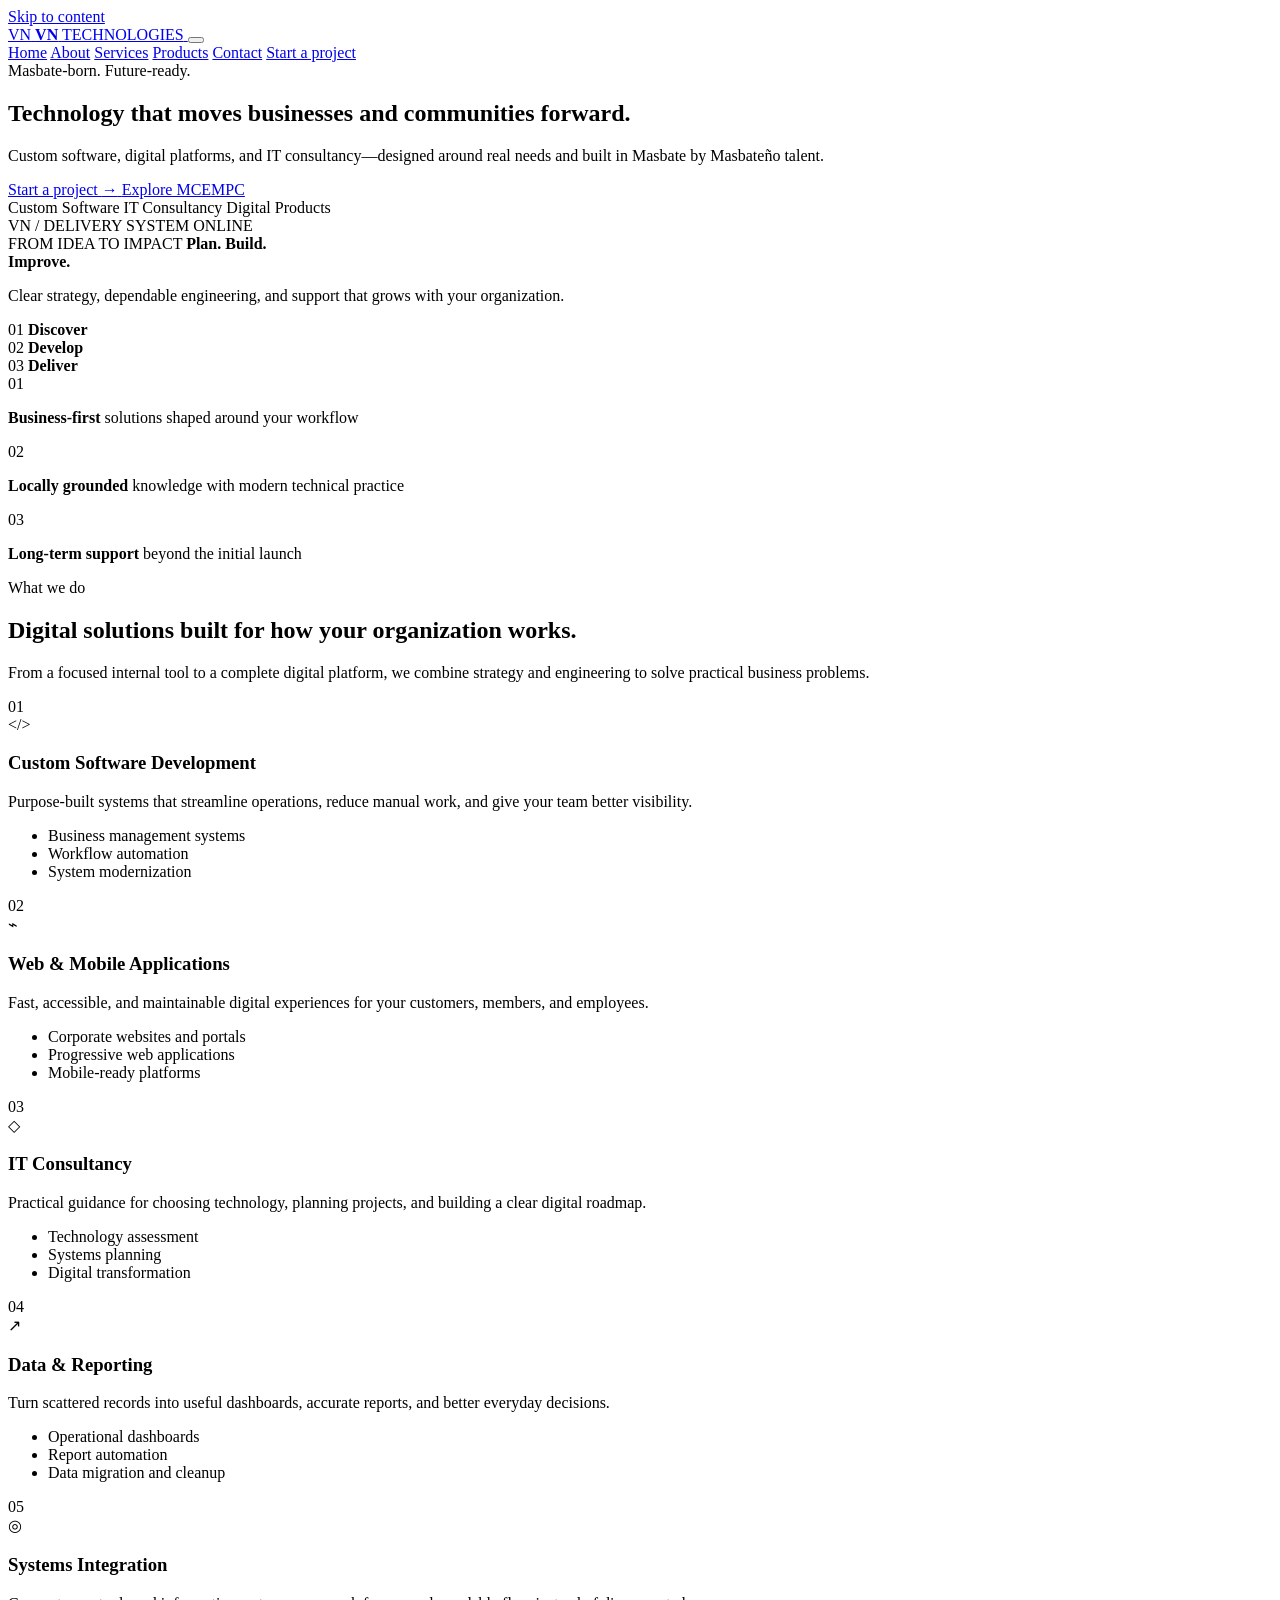
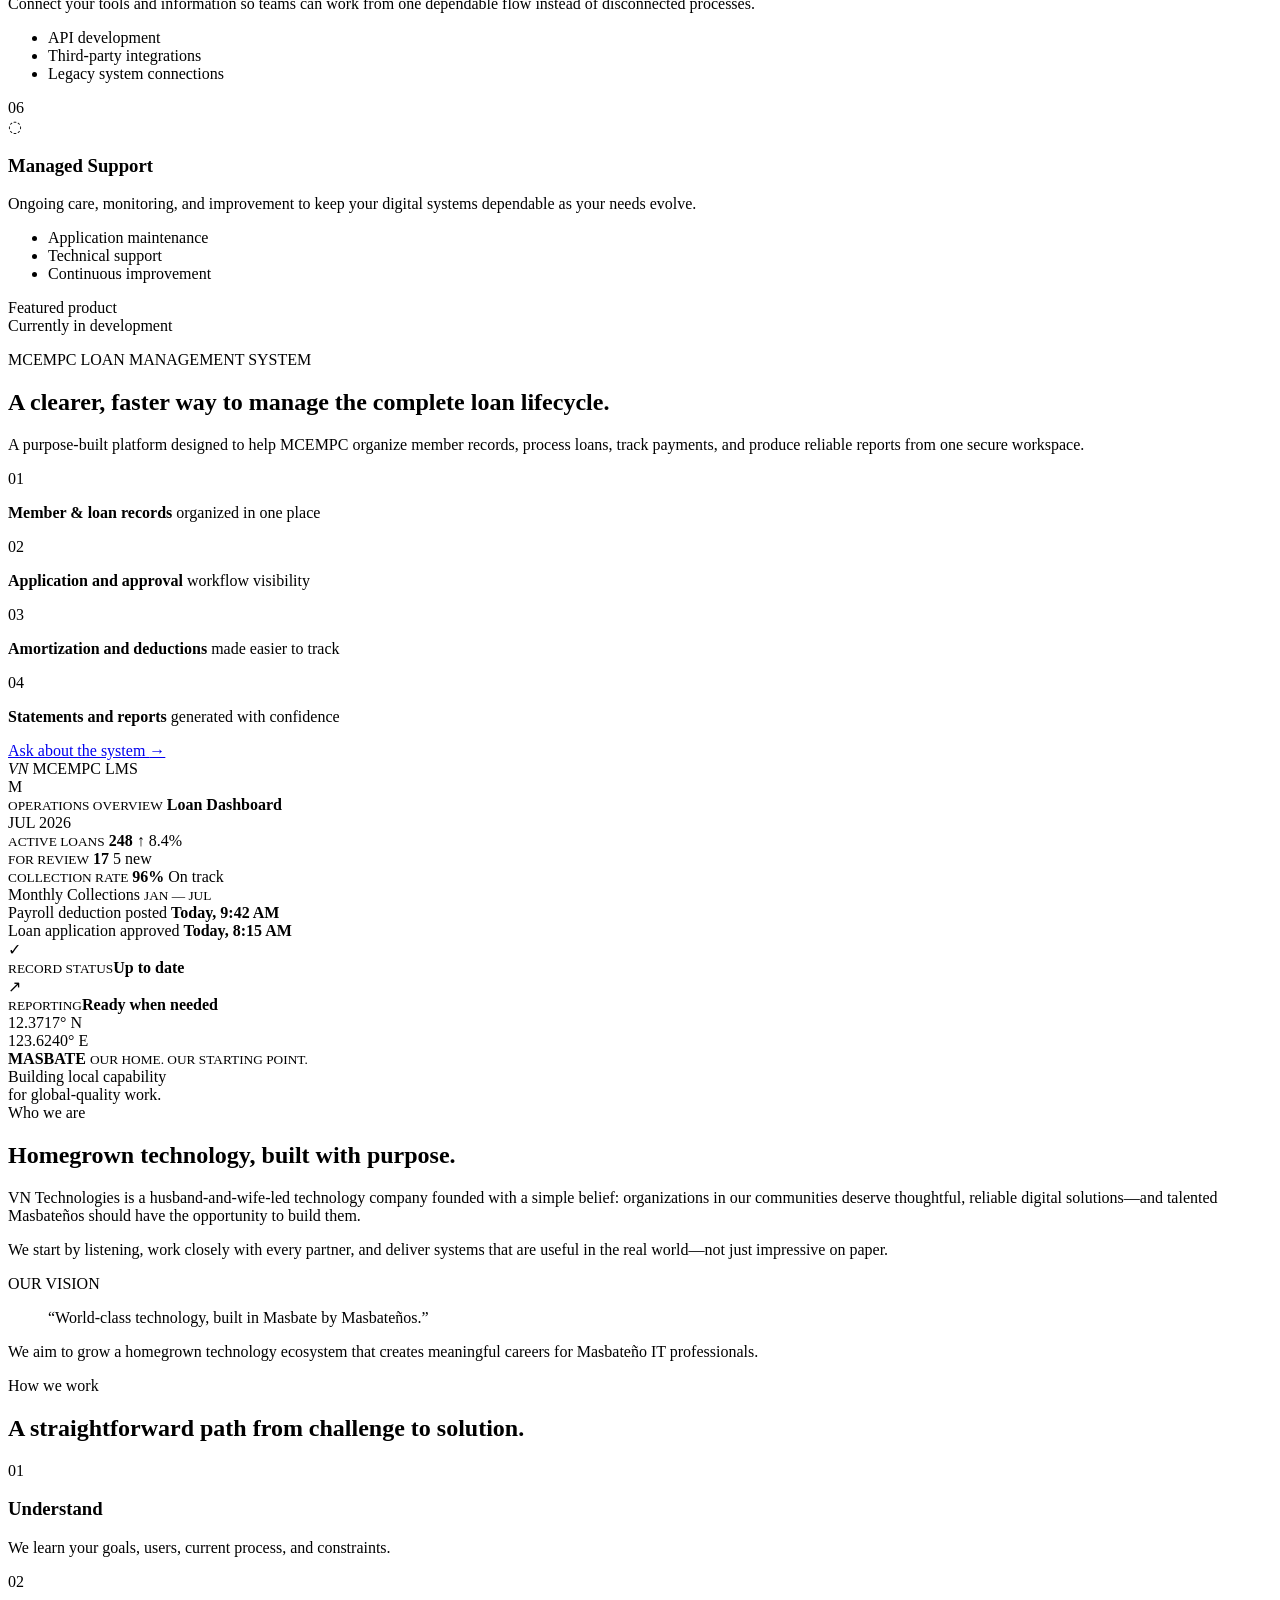
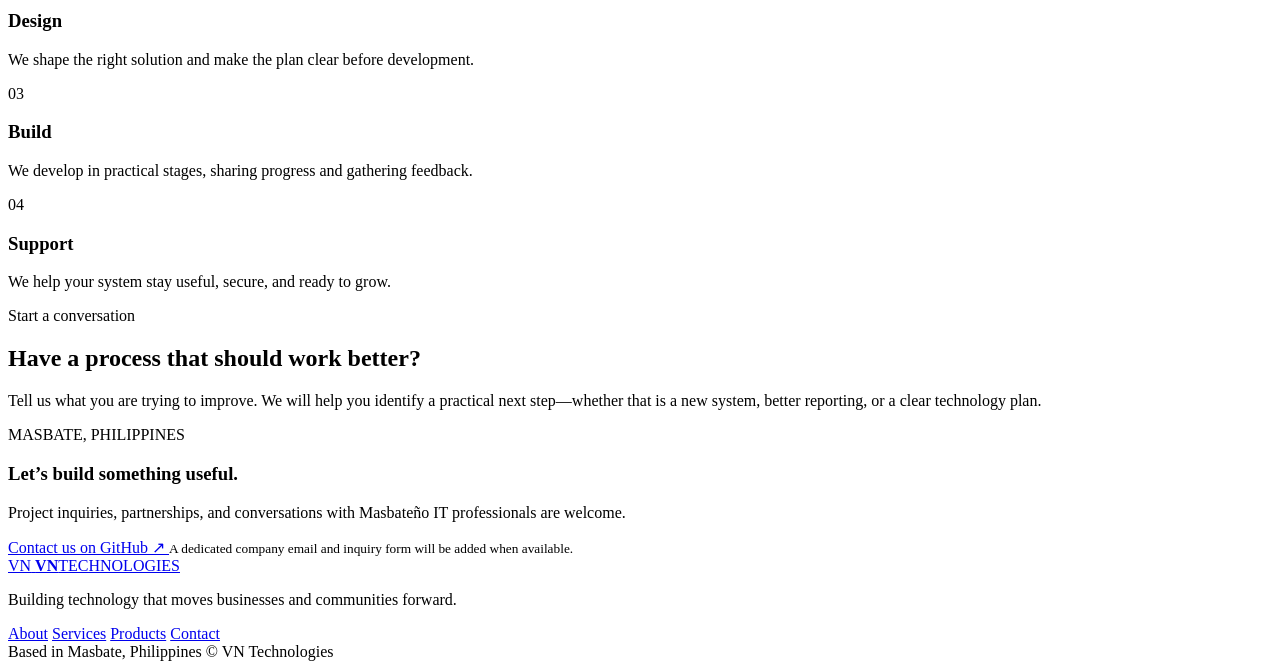
==== index.html @ c2e1197e "Add corporate website" ====
<!doctype html>
<html lang="en">
  <head>
    <meta charset="UTF-8" />
    <meta name="viewport" content="width=device-width, initial-scale=1.0" />
    <meta
      name="description"
      content="VN Technologies is a Masbate-based software development and IT consultancy company building practical digital solutions for businesses and communities."
    />
    <meta name="theme-color" content="#061326" />
    <meta property="og:title" content="VN Technologies" />
    <meta
      property="og:description"
      content="Technology that moves businesses and communities forward—built in Masbate."
    />
    <meta property="og:type" content="website" />
    <title>VN Technologies | Software Development & IT Consultancy</title>
    <link rel="preconnect" href="https://fonts.googleapis.com" />
    <link rel="preconnect" href="https://fonts.gstatic.com" crossorigin />
    <link
      href="https://fonts.googleapis.com/css2?family=Manrope:wght@400;500;600;700;800&display=swap"
      rel="stylesheet"
    />
    <link rel="stylesheet" href="styles.css" />
    <script src="script.js" defer></script>
  </head>
  <body>
    <a class="skip-link" href="#main-content">Skip to content</a>

    <header class="site-header" data-header>
      <div class="container header-inner">
        <a class="brand" href="#home" aria-label="VN Technologies home">
          <span class="brand-mark" aria-hidden="true">
            <span>VN</span>
          </span>
          <span class="brand-name">
            <strong>VN</strong>
            <span>TECHNOLOGIES</span>
          </span>
        </a>

        <button
          class="menu-toggle"
          type="button"
          aria-expanded="false"
          aria-controls="site-navigation"
          aria-label="Open navigation"
          data-menu-toggle
        >
          <span></span>
          <span></span>
          <span></span>
        </button>

        <nav id="site-navigation" class="site-nav" aria-label="Main navigation" data-nav>
          <a href="#home">Home</a>
          <a href="#about">About</a>
          <a href="#services">Services</a>
          <a href="#products">Products</a>
          <a href="#contact">Contact</a>
          <a class="nav-cta" href="#contact">Start a project</a>
        </nav>
      </div>
    </header>

    <main id="main-content">
      <section id="home" class="hero">
        <div class="hero-grid" aria-hidden="true"></div>
        <div class="network-art" aria-hidden="true">
          <span class="orbit orbit-one"></span>
          <span class="orbit orbit-two"></span>
          <span class="orbit orbit-three"></span>
          <span class="node node-one"></span>
          <span class="node node-two"></span>
          <span class="node node-three"></span>
          <span class="node node-four"></span>
          <span class="node node-five"></span>
          <span class="node node-six"></span>
          <span class="pulse pulse-one"></span>
          <span class="pulse pulse-two"></span>
        </div>

        <div class="container hero-content">
          <div class="hero-copy reveal">
            <div class="eyebrow">
              <span class="eyebrow-dot"></span>
              Masbate-born. Future-ready.
            </div>
            <h1>
              Technology that moves
              <span>businesses and communities forward.</span>
            </h1>
            <p>
              Custom software, digital platforms, and IT consultancy—designed
              around real needs and built in Masbate by Masbateño talent.
            </p>
            <div class="hero-actions">
              <a class="button button-primary" href="#contact">
                Start a project
                <span aria-hidden="true">→</span>
              </a>
              <a class="button button-secondary" href="#products">
                Explore MCEMPC
              </a>
            </div>
            <div class="hero-capabilities" aria-label="Core capabilities">
              <span>Custom Software</span>
              <span>IT Consultancy</span>
              <span>Digital Products</span>
            </div>
          </div>

          <div class="hero-panel reveal" aria-label="VN Technologies delivery overview">
            <div class="panel-topline">
              <span>VN / DELIVERY SYSTEM</span>
              <span class="status"><i></i> ONLINE</span>
            </div>
            <div class="panel-core">
              <span class="core-label">FROM IDEA TO IMPACT</span>
              <strong>Plan. Build.<br />Improve.</strong>
              <p>
                Clear strategy, dependable engineering, and support that grows
                with your organization.
              </p>
            </div>
            <div class="panel-flow">
              <div>
                <span>01</span>
                <strong>Discover</strong>
              </div>
              <i></i>
              <div>
                <span>02</span>
                <strong>Develop</strong>
              </div>
              <i></i>
              <div>
                <span>03</span>
                <strong>Deliver</strong>
              </div>
            </div>
          </div>
        </div>
      </section>

      <section class="proof-strip" aria-label="Company focus">
        <div class="container proof-grid">
          <div>
            <span class="proof-number">01</span>
            <p><strong>Business-first</strong> solutions shaped around your workflow</p>
          </div>
          <div>
            <span class="proof-number">02</span>
            <p><strong>Locally grounded</strong> knowledge with modern technical practice</p>
          </div>
          <div>
            <span class="proof-number">03</span>
            <p><strong>Long-term support</strong> beyond the initial launch</p>
          </div>
        </div>
      </section>

      <section id="services" class="section services-section">
        <div class="container">
          <div class="section-heading reveal">
            <div>
              <span class="section-kicker">What we do</span>
              <h2>Digital solutions built for how your organization works.</h2>
            </div>
            <p>
              From a focused internal tool to a complete digital platform, we
              combine strategy and engineering to solve practical business
              problems.
            </p>
          </div>

          <div class="service-grid">
            <article class="service-card featured reveal">
              <span class="service-index">01</span>
              <div class="service-icon" aria-hidden="true">
                <span class="icon-code">&lt;/&gt;</span>
              </div>
              <h3>Custom Software Development</h3>
              <p>
                Purpose-built systems that streamline operations, reduce manual
                work, and give your team better visibility.
              </p>
              <ul>
                <li>Business management systems</li>
                <li>Workflow automation</li>
                <li>System modernization</li>
              </ul>
            </article>

            <article class="service-card reveal">
              <span class="service-index">02</span>
              <div class="service-icon" aria-hidden="true">⌁</div>
              <h3>Web & Mobile Applications</h3>
              <p>
                Fast, accessible, and maintainable digital experiences for your
                customers, members, and employees.
              </p>
              <ul>
                <li>Corporate websites and portals</li>
                <li>Progressive web applications</li>
                <li>Mobile-ready platforms</li>
              </ul>
            </article>

            <article class="service-card reveal">
              <span class="service-index">03</span>
              <div class="service-icon" aria-hidden="true">◇</div>
              <h3>IT Consultancy</h3>
              <p>
                Practical guidance for choosing technology, planning projects,
                and building a clear digital roadmap.
              </p>
              <ul>
                <li>Technology assessment</li>
                <li>Systems planning</li>
                <li>Digital transformation</li>
              </ul>
            </article>

            <article class="service-card reveal">
              <span class="service-index">04</span>
              <div class="service-icon" aria-hidden="true">↗</div>
              <h3>Data & Reporting</h3>
              <p>
                Turn scattered records into useful dashboards, accurate
                reports, and better everyday decisions.
              </p>
              <ul>
                <li>Operational dashboards</li>
                <li>Report automation</li>
                <li>Data migration and cleanup</li>
              </ul>
            </article>

            <article class="service-card reveal">
              <span class="service-index">05</span>
              <div class="service-icon" aria-hidden="true">◎</div>
              <h3>Systems Integration</h3>
              <p>
                Connect your tools and information so teams can work from one
                dependable flow instead of disconnected processes.
              </p>
              <ul>
                <li>API development</li>
                <li>Third-party integrations</li>
                <li>Legacy system connections</li>
              </ul>
            </article>

            <article class="service-card reveal">
              <span class="service-index">06</span>
              <div class="service-icon" aria-hidden="true">◌</div>
              <h3>Managed Support</h3>
              <p>
                Ongoing care, monitoring, and improvement to keep your digital
                systems dependable as your needs evolve.
              </p>
              <ul>
                <li>Application maintenance</li>
                <li>Technical support</li>
                <li>Continuous improvement</li>
              </ul>
            </article>
          </div>
        </div>
      </section>

      <section id="products" class="section product-section">
        <div class="container product-grid">
          <div class="product-copy reveal">
            <span class="section-kicker">Featured product</span>
            <div class="product-status">
              <span></span>
              Currently in development
            </div>
            <p class="product-label">MCEMPC LOAN MANAGEMENT SYSTEM</p>
            <h2>A clearer, faster way to manage the complete loan lifecycle.</h2>
            <p class="product-intro">
              A purpose-built platform designed to help MCEMPC organize member
              records, process loans, track payments, and produce reliable
              reports from one secure workspace.
            </p>
            <div class="feature-list">
              <div>
                <span>01</span>
                <p><strong>Member & loan records</strong> organized in one place</p>
              </div>
              <div>
                <span>02</span>
                <p><strong>Application and approval</strong> workflow visibility</p>
              </div>
              <div>
                <span>03</span>
                <p><strong>Amortization and deductions</strong> made easier to track</p>
              </div>
              <div>
                <span>04</span>
                <p><strong>Statements and reports</strong> generated with confidence</p>
              </div>
            </div>
            <a class="text-link" href="#contact">
              Ask about the system <span aria-hidden="true">→</span>
            </a>
          </div>

          <div class="product-visual reveal" aria-label="Conceptual MCEMPC system dashboard">
            <div class="dashboard-window">
              <div class="window-bar">
                <span class="window-brand"><i>VN</i> MCEMPC LMS</span>
                <div class="window-actions" aria-hidden="true">
                  <span></span><span></span><span></span>
                </div>
              </div>
              <div class="dashboard-body">
                <aside aria-hidden="true">
                  <span class="side-logo">M</span>
                  <i class="active"></i><i></i><i></i><i></i><i></i>
                </aside>
                <div class="dashboard-main">
                  <div class="dash-heading">
                    <div>
                      <small>OPERATIONS OVERVIEW</small>
                      <strong>Loan Dashboard</strong>
                    </div>
                    <span>JUL 2026</span>
                  </div>
                  <div class="metric-row">
                    <div>
                      <small>ACTIVE LOANS</small>
                      <strong>248</strong>
                      <span>↑ 8.4%</span>
                    </div>
                    <div>
                      <small>FOR REVIEW</small>
                      <strong>17</strong>
                      <span>5 new</span>
                    </div>
                    <div>
                      <small>COLLECTION RATE</small>
                      <strong>96%</strong>
                      <span>On track</span>
                    </div>
                  </div>
                  <div class="chart-card">
                    <div class="chart-title">
                      <span>Monthly Collections</span>
                      <small>JAN — JUL</small>
                    </div>
                    <div class="chart" aria-hidden="true">
                      <span style="--height: 34%"></span>
                      <span style="--height: 47%"></span>
                      <span style="--height: 41%"></span>
                      <span style="--height: 65%"></span>
                      <span style="--height: 59%"></span>
                      <span style="--height: 78%"></span>
                      <span class="current" style="--height: 91%"></span>
                    </div>
                  </div>
                  <div class="activity-row">
                    <span><i></i> Payroll deduction posted</span>
                    <strong>Today, 9:42 AM</strong>
                  </div>
                  <div class="activity-row">
                    <span><i></i> Loan application approved</span>
                    <strong>Today, 8:15 AM</strong>
                  </div>
                </div>
              </div>
            </div>
            <div class="visual-tag tag-one">
              <span>✓</span>
              <div><small>RECORD STATUS</small><strong>Up to date</strong></div>
            </div>
            <div class="visual-tag tag-two">
              <span>↗</span>
              <div><small>REPORTING</small><strong>Ready when needed</strong></div>
            </div>
          </div>
        </div>
      </section>

      <section id="about" class="section about-section">
        <div class="container about-grid">
          <div class="about-visual reveal">
            <div class="map-card">
              <div class="map-grid" aria-hidden="true"></div>
              <span class="map-coordinate">12.3717° N<br />123.6240° E</span>
              <div class="map-center">
                <span class="map-pulse"></span>
                <strong>MASBATE</strong>
                <small>OUR HOME. OUR STARTING POINT.</small>
              </div>
              <span class="map-caption">Building local capability<br />for global-quality work.</span>
            </div>
          </div>

          <div class="about-copy reveal">
            <span class="section-kicker">Who we are</span>
            <h2>Homegrown technology, built with purpose.</h2>
            <p>
              VN Technologies is a husband-and-wife-led technology company
              founded with a simple belief: organizations in our communities
              deserve thoughtful, reliable digital solutions—and talented
              Masbateños should have the opportunity to build them.
            </p>
            <p>
              We start by listening, work closely with every partner, and
              deliver systems that are useful in the real world—not just
              impressive on paper.
            </p>
            <div class="vision-card">
              <span>OUR VISION</span>
              <blockquote>
                “World-class technology, built in Masbate by Masbateños.”
              </blockquote>
              <p>
                We aim to grow a homegrown technology ecosystem that creates
                meaningful careers for Masbateño IT professionals.
              </p>
            </div>
          </div>
        </div>
      </section>

      <section class="section process-section">
        <div class="container">
          <div class="section-heading compact reveal">
            <div>
              <span class="section-kicker">How we work</span>
              <h2>A straightforward path from challenge to solution.</h2>
            </div>
          </div>
          <div class="process-grid">
            <article class="reveal">
              <span>01</span>
              <h3>Understand</h3>
              <p>We learn your goals, users, current process, and constraints.</p>
            </article>
            <article class="reveal">
              <span>02</span>
              <h3>Design</h3>
              <p>We shape the right solution and make the plan clear before development.</p>
            </article>
            <article class="reveal">
              <span>03</span>
              <h3>Build</h3>
              <p>We develop in practical stages, sharing progress and gathering feedback.</p>
            </article>
            <article class="reveal">
              <span>04</span>
              <h3>Support</h3>
              <p>We help your system stay useful, secure, and ready to grow.</p>
            </article>
          </div>
        </div>
      </section>

      <section id="contact" class="contact-section">
        <div class="contact-glow" aria-hidden="true"></div>
        <div class="container contact-inner reveal">
          <div>
            <span class="section-kicker">Start a conversation</span>
            <h2>Have a process that should work better?</h2>
            <p>
              Tell us what you are trying to improve. We will help you identify
              a practical next step—whether that is a new system, better
              reporting, or a clear technology plan.
            </p>
          </div>
          <div class="contact-card">
            <span class="contact-location">MASBATE, PHILIPPINES</span>
            <h3>Let’s build something useful.</h3>
            <p>
              Project inquiries, partnerships, and conversations with
              Masbateño IT professionals are welcome.
            </p>
            <a
              class="button button-primary"
              href="https://github.com/azrenkira"
              target="_blank"
              rel="noreferrer"
            >
              Contact us on GitHub
              <span aria-hidden="true">↗</span>
            </a>
            <small>
              A dedicated company email and inquiry form will be added when
              available.
            </small>
          </div>
        </div>
      </section>
    </main>

    <footer>
      <div class="container footer-grid">
        <div>
          <a class="brand footer-brand" href="#home" aria-label="VN Technologies home">
            <span class="brand-mark" aria-hidden="true"><span>VN</span></span>
            <span class="brand-name"><strong>VN</strong><span>TECHNOLOGIES</span></span>
          </a>
          <p>Building technology that moves businesses and communities forward.</p>
        </div>
        <div class="footer-links">
          <a href="#about">About</a>
          <a href="#services">Services</a>
          <a href="#products">Products</a>
          <a href="#contact">Contact</a>
        </div>
        <div class="footer-meta">
          <span>Based in Masbate, Philippines</span>
          <span>© <span data-year></span> VN Technologies</span>
        </div>
      </div>
    </footer>
  </body>
</html>
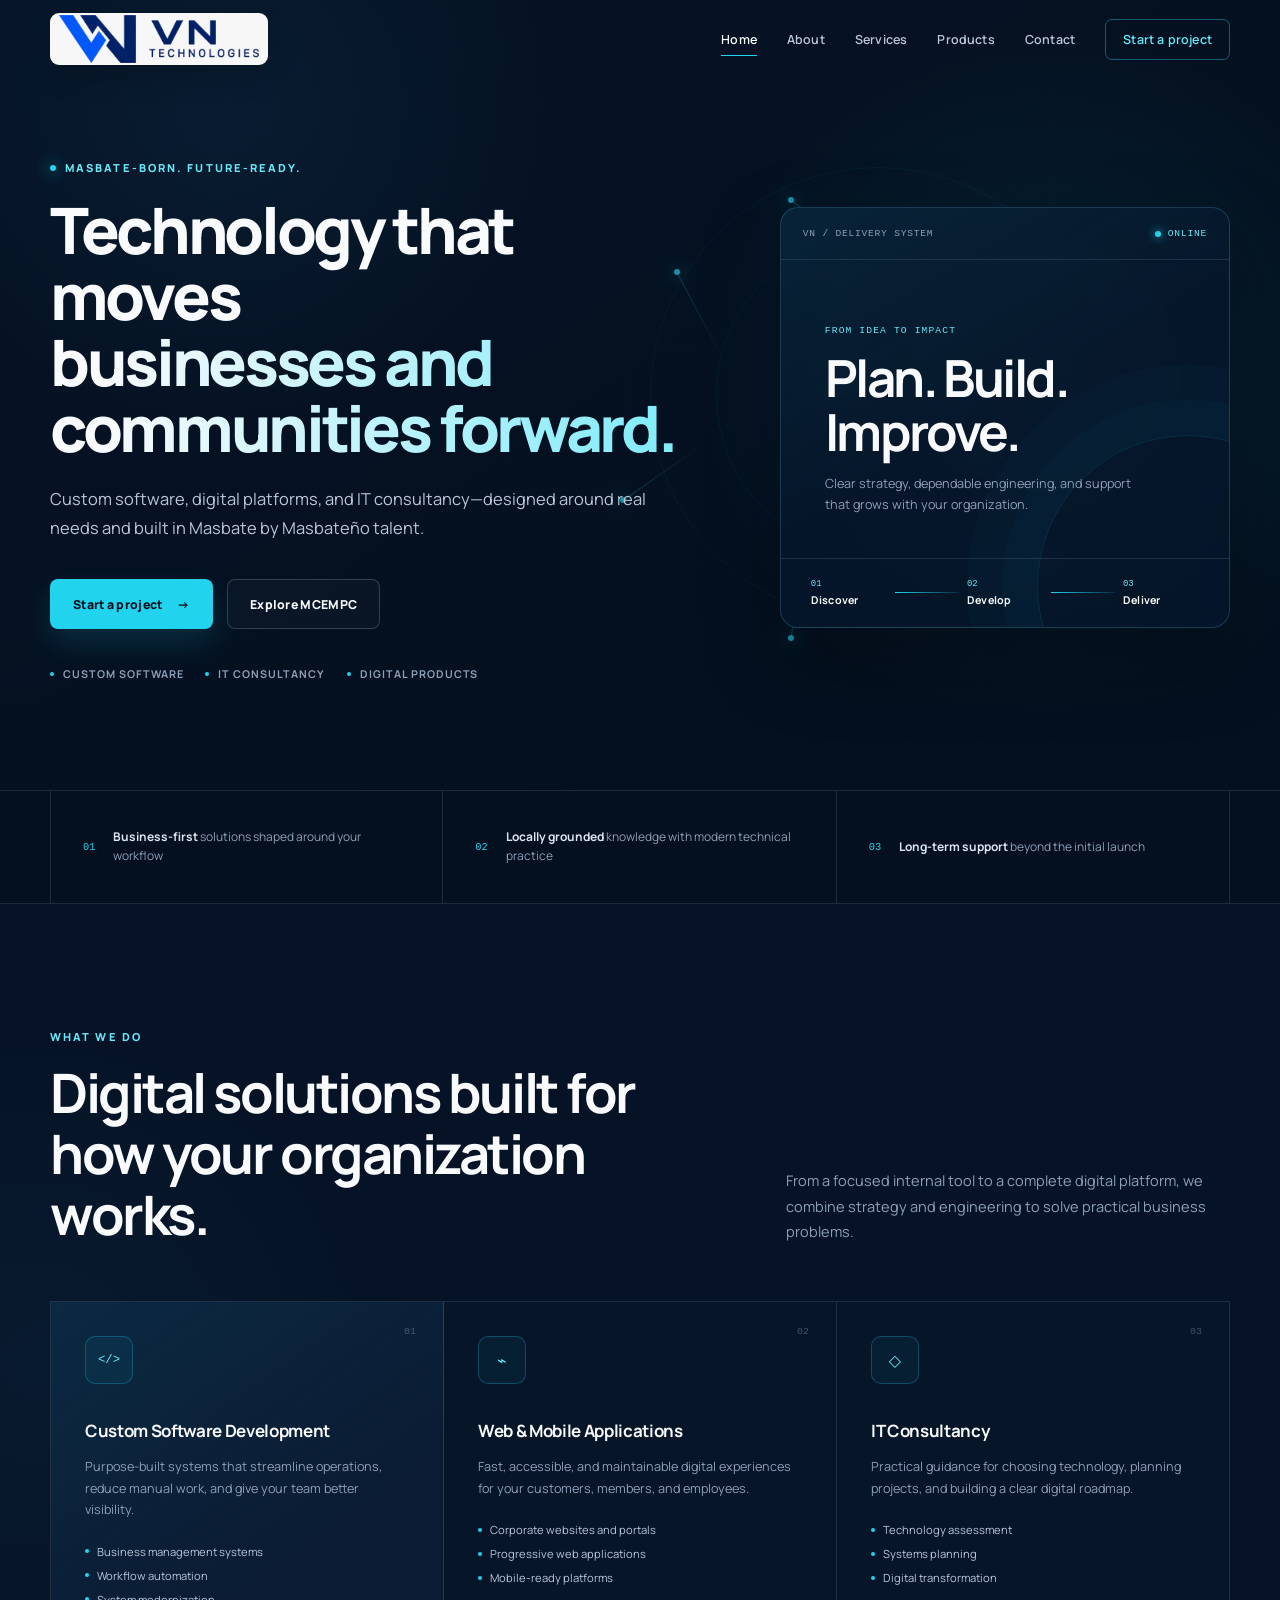
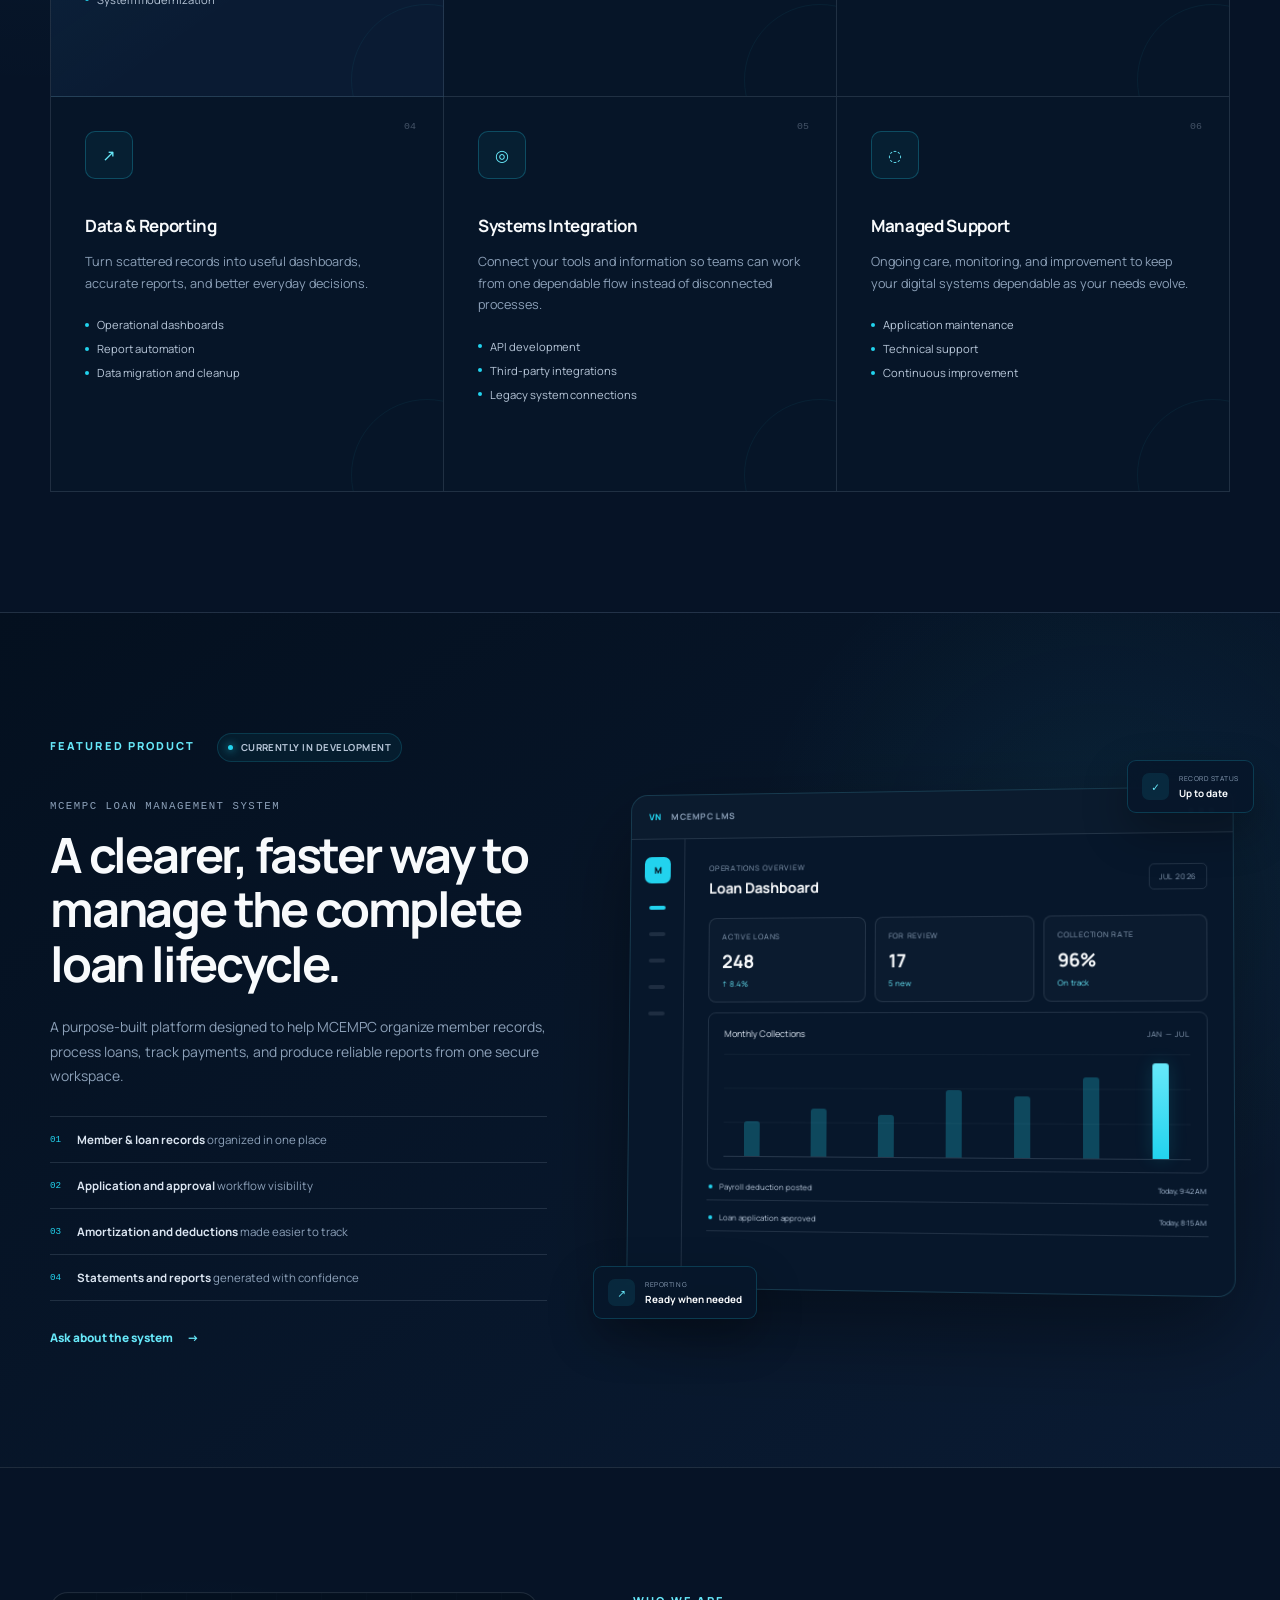
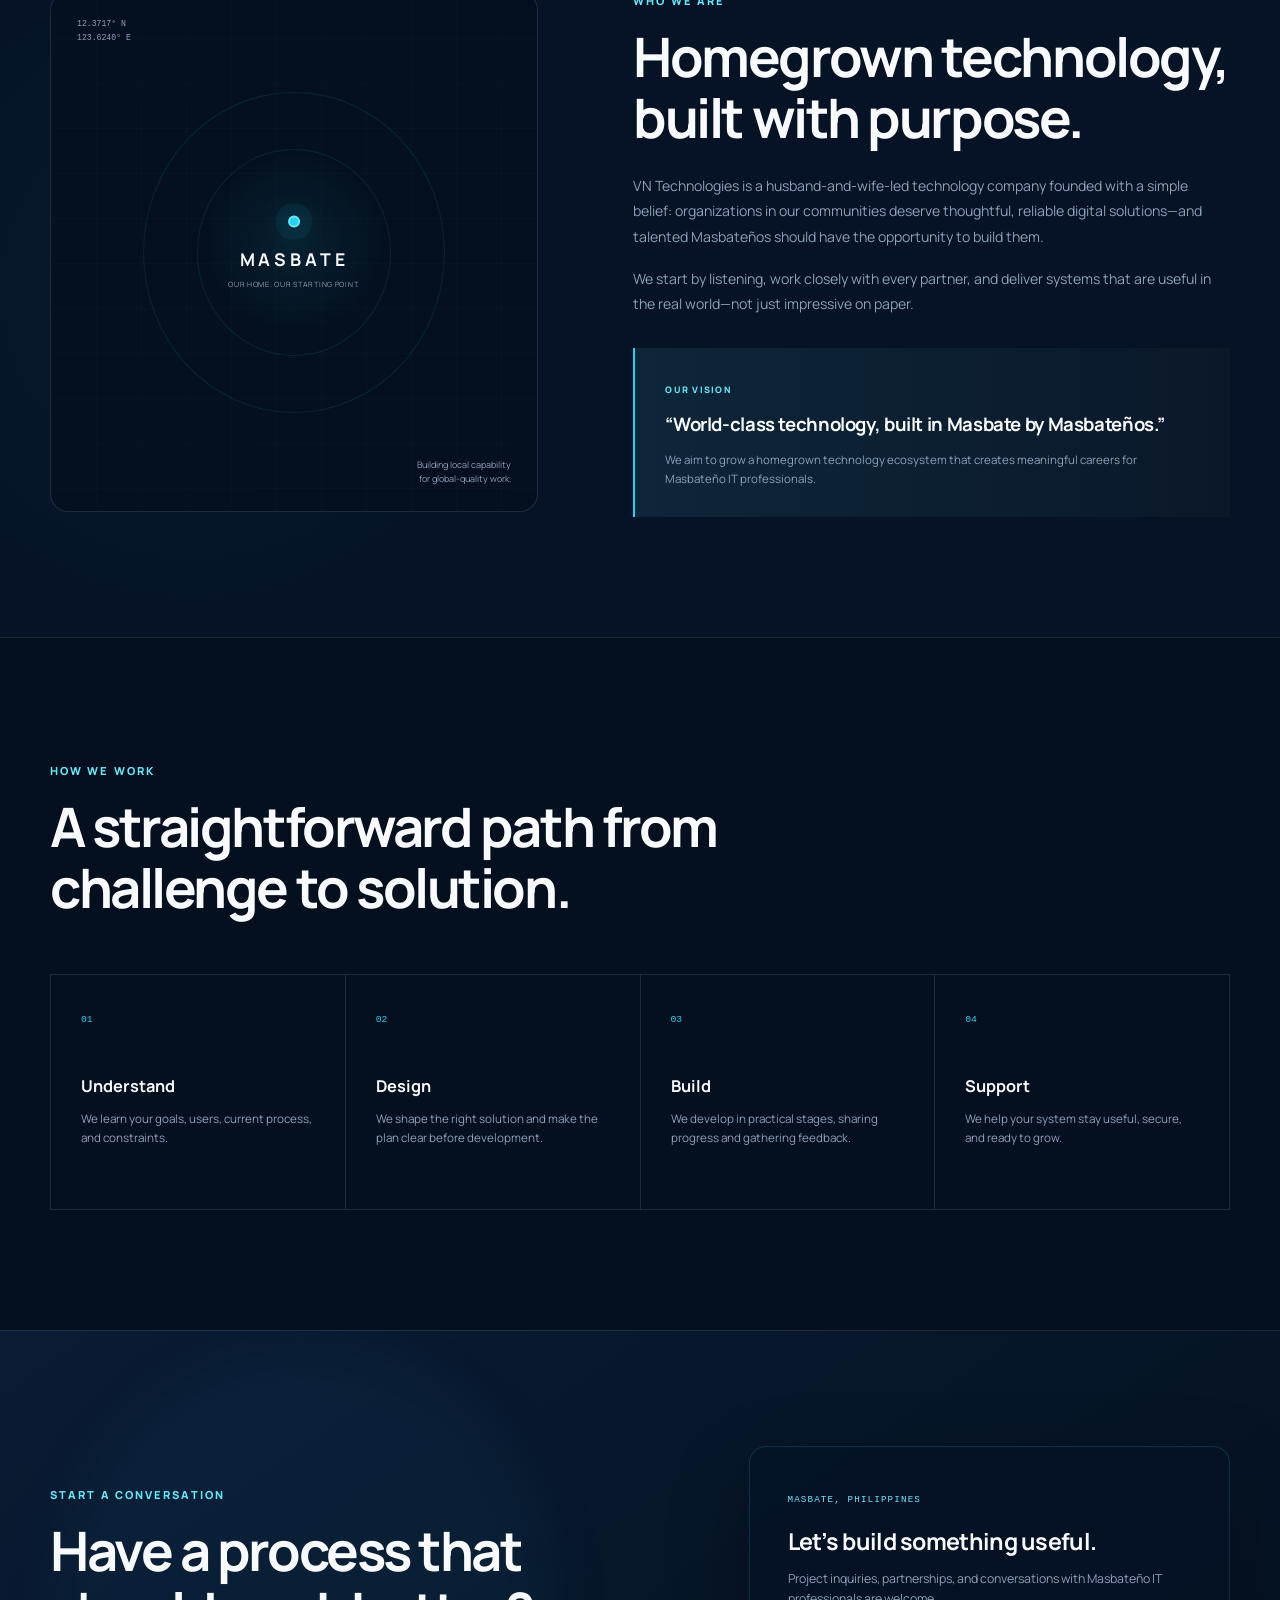
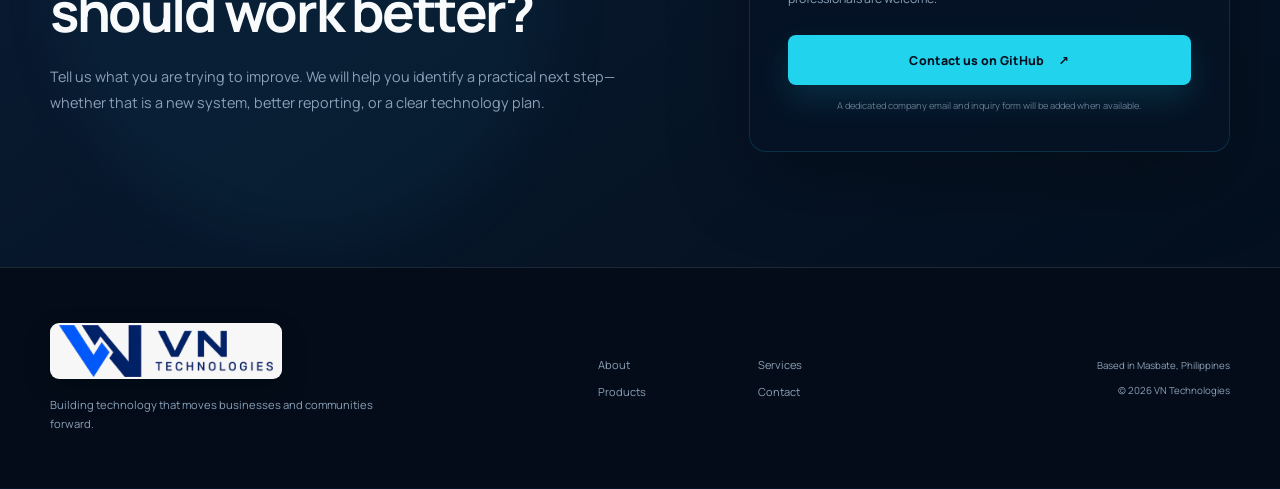
==== commit 9d40fcff: "Use official VN Technologies logo" ====
--- a/index.html
+++ b/index.html
@@ -30,13 +30,7 @@
     <header class="site-header" data-header>
       <div class="container header-inner">
         <a class="brand" href="#home" aria-label="VN Technologies home">
-          <span class="brand-mark" aria-hidden="true">
-            <span>VN</span>
-          </span>
-          <span class="brand-name">
-            <strong>VN</strong>
-            <span>TECHNOLOGIES</span>
-          </span>
+          <span class="brand-logo" aria-hidden="true"></span>
         </a>
 
         <button
@@ -501,8 +495,7 @@
       <div class="container footer-grid">
         <div>
           <a class="brand footer-brand" href="#home" aria-label="VN Technologies home">
-            <span class="brand-mark" aria-hidden="true"><span>VN</span></span>
-            <span class="brand-name"><strong>VN</strong><span>TECHNOLOGIES</span></span>
+            <span class="brand-logo" aria-hidden="true"></span>
           </a>
           <p>Building technology that moves businesses and communities forward.</p>
         </div>
--- a/styles.css
+++ b/styles.css
@@ -0,0 +1,1964 @@
+:root {
+  --navy-950: #04101f;
+  --navy-900: #061326;
+  --navy-850: #08182d;
+  --navy-800: #0a1b33;
+  --navy-700: #0e2340;
+  --cyan-400: #22d3ee;
+  --cyan-300: #67e8f9;
+  --blue-400: #38bdf8;
+  --white: #f8fafc;
+  --slate-200: #dbe5f1;
+  --slate-300: #b8c7d9;
+  --slate-400: #8ca0b8;
+  --line: rgba(169, 184, 204, 0.16);
+  --card: rgba(10, 27, 51, 0.8);
+  --shadow: 0 30px 80px rgba(0, 0, 0, 0.28);
+  --radius-sm: 8px;
+  --radius-md: 16px;
+  --radius-lg: 24px;
+  --container: 1180px;
+}
+
+* {
+  box-sizing: border-box;
+}
+
+html {
+  scroll-behavior: smooth;
+  scroll-padding-top: 86px;
+}
+
+body {
+  margin: 0;
+  overflow-x: hidden;
+  background: var(--navy-900);
+  color: var(--white);
+  font-family: "Manrope", system-ui, -apple-system, BlinkMacSystemFont, "Segoe UI",
+    sans-serif;
+  -webkit-font-smoothing: antialiased;
+}
+
+a {
+  color: inherit;
+  text-decoration: none;
+}
+
+button,
+a {
+  -webkit-tap-highlight-color: transparent;
+}
+
+.container {
+  width: min(calc(100% - 48px), var(--container));
+  margin-inline: auto;
+}
+
+.skip-link {
+  position: fixed;
+  z-index: 1000;
+  top: 12px;
+  left: 12px;
+  padding: 10px 14px;
+  transform: translateY(-160%);
+  border-radius: 6px;
+  background: var(--cyan-400);
+  color: var(--navy-950);
+  font-size: 0.84rem;
+  font-weight: 800;
+  transition: transform 0.2s ease;
+}
+
+.skip-link:focus {
+  transform: translateY(0);
+}
+
+.site-header {
+  position: fixed;
+  z-index: 100;
+  top: 0;
+  width: 100%;
+  border-bottom: 1px solid transparent;
+  transition:
+    background 0.25s ease,
+    border-color 0.25s ease,
+    box-shadow 0.25s ease;
+}
+
+.site-header.scrolled {
+  border-color: var(--line);
+  background: rgba(4, 16, 31, 0.9);
+  box-shadow: 0 10px 35px rgba(0, 0, 0, 0.16);
+  backdrop-filter: blur(16px);
+}
+
+.header-inner {
+  display: flex;
+  min-height: 78px;
+  align-items: center;
+  justify-content: space-between;
+}
+
+.brand {
+  display: inline-flex;
+  align-items: center;
+  gap: 11px;
+}
+
+.brand-mark {
+  display: grid;
+  width: 40px;
+  height: 40px;
+  place-items: center;
+  border: 1px solid rgba(34, 211, 238, 0.7);
+  border-radius: 9px;
+  background:
+    linear-gradient(135deg, rgba(34, 211, 238, 0.13), transparent 62%),
+    var(--navy-800);
+  box-shadow:
+    inset 0 0 0 3px rgba(6, 19, 38, 0.85),
+    0 0 26px rgba(34, 211, 238, 0.08);
+}
+
+.brand-mark span {
+  color: var(--cyan-400);
+  font-size: 0.75rem;
+  font-weight: 800;
+  letter-spacing: -0.04em;
+}
+
+.brand-name {
+  display: flex;
+  flex-direction: column;
+  line-height: 1;
+}
+
+.brand-name strong {
+  color: var(--white);
+  font-size: 1rem;
+  letter-spacing: 0.14em;
+}
+
+.brand-name > span {
+  margin-top: 5px;
+  color: var(--slate-400);
+  font-size: 0.52rem;
+  font-weight: 700;
+  letter-spacing: 0.24em;
+}
+
+.site-nav {
+  display: flex;
+  align-items: center;
+  gap: 30px;
+}
+
+.site-nav a {
+  position: relative;
+  color: var(--slate-300);
+  font-size: 0.78rem;
+  font-weight: 600;
+  letter-spacing: 0.015em;
+  transition: color 0.2s ease;
+}
+
+.site-nav a:not(.nav-cta)::after {
+  position: absolute;
+  right: 0;
+  bottom: -8px;
+  left: 0;
+  height: 1px;
+  transform: scaleX(0);
+  background: var(--cyan-400);
+  content: "";
+  transition: transform 0.2s ease;
+}
+
+.site-nav a:hover,
+.site-nav a:focus-visible,
+.site-nav a.active {
+  color: var(--white);
+}
+
+.site-nav a:hover::after,
+.site-nav a:focus-visible::after,
+.site-nav a.active::after {
+  transform: scaleX(1);
+}
+
+.site-nav .nav-cta {
+  padding: 11px 17px;
+  border: 1px solid rgba(34, 211, 238, 0.4);
+  border-radius: 7px;
+  color: var(--cyan-300);
+}
+
+.site-nav .nav-cta:hover,
+.site-nav .nav-cta:focus-visible {
+  border-color: var(--cyan-400);
+  background: rgba(34, 211, 238, 0.08);
+  color: var(--white);
+}
+
+.menu-toggle {
+  display: none;
+  width: 44px;
+  height: 44px;
+  padding: 11px;
+  border: 1px solid var(--line);
+  border-radius: 8px;
+  background: transparent;
+  cursor: pointer;
+}
+
+.menu-toggle span {
+  display: block;
+  width: 100%;
+  height: 1px;
+  margin: 5px 0;
+  background: var(--white);
+  transition:
+    transform 0.2s ease,
+    opacity 0.2s ease;
+}
+
+.hero {
+  position: relative;
+  display: flex;
+  min-height: 790px;
+  align-items: center;
+  overflow: hidden;
+  padding: 150px 0 105px;
+  background:
+    radial-gradient(circle at 82% 48%, rgba(34, 211, 238, 0.095), transparent 31%),
+    radial-gradient(circle at 18% 14%, rgba(56, 189, 248, 0.06), transparent 26%),
+    linear-gradient(145deg, var(--navy-900), var(--navy-950) 72%);
+}
+
+.hero::after {
+  position: absolute;
+  right: 0;
+  bottom: 0;
+  left: 0;
+  height: 160px;
+  background: linear-gradient(transparent, rgba(4, 16, 31, 0.52));
+  content: "";
+  pointer-events: none;
+}
+
+.hero-grid {
+  position: absolute;
+  inset: 0;
+  opacity: 0.28;
+  background-image:
+    linear-gradient(rgba(169, 184, 204, 0.035) 1px, transparent 1px),
+    linear-gradient(90deg, rgba(169, 184, 204, 0.035) 1px, transparent 1px);
+  background-size: 70px 70px;
+  mask-image: linear-gradient(to right, transparent 8%, black 70%, transparent);
+}
+
+.hero-content {
+  position: relative;
+  z-index: 2;
+  display: grid;
+  align-items: center;
+  gap: 82px;
+  grid-template-columns: minmax(0, 1.18fr) minmax(350px, 0.82fr);
+}
+
+.eyebrow,
+.section-kicker {
+  display: inline-flex;
+  align-items: center;
+  gap: 9px;
+  color: var(--cyan-300);
+  font-size: 0.69rem;
+  font-weight: 800;
+  letter-spacing: 0.19em;
+  text-transform: uppercase;
+}
+
+.eyebrow-dot {
+  width: 6px;
+  height: 6px;
+  border-radius: 50%;
+  background: var(--cyan-400);
+  box-shadow: 0 0 15px var(--cyan-400);
+}
+
+.hero h1 {
+  max-width: 720px;
+  margin: 21px 0 25px;
+  font-size: clamp(3.1rem, 5vw, 4.9rem);
+  font-weight: 800;
+  letter-spacing: -0.052em;
+  line-height: 1.03;
+}
+
+.hero h1 span {
+  display: block;
+  background: linear-gradient(90deg, var(--white) 8%, var(--cyan-300) 115%);
+  -webkit-background-clip: text;
+  background-clip: text;
+  color: transparent;
+}
+
+.hero-copy > p {
+  max-width: 635px;
+  margin: 0;
+  color: var(--slate-300);
+  font-size: 1.03rem;
+  line-height: 1.75;
+}
+
+.hero-actions {
+  display: flex;
+  gap: 14px;
+  margin-top: 36px;
+}
+
+.button {
+  display: inline-flex;
+  min-height: 50px;
+  align-items: center;
+  justify-content: center;
+  gap: 14px;
+  padding: 0 22px;
+  border: 1px solid transparent;
+  border-radius: 8px;
+  font-size: 0.77rem;
+  font-weight: 800;
+  letter-spacing: 0.025em;
+  transition:
+    transform 0.2s ease,
+    box-shadow 0.2s ease,
+    border-color 0.2s ease,
+    background 0.2s ease;
+}
+
+.button:hover,
+.button:focus-visible {
+  transform: translateY(-2px);
+}
+
+.button-primary {
+  background: var(--cyan-400);
+  box-shadow: 0 14px 32px rgba(34, 211, 238, 0.14);
+  color: var(--navy-950);
+}
+
+.button-primary:hover,
+.button-primary:focus-visible {
+  background: var(--cyan-300);
+  box-shadow: 0 17px 38px rgba(34, 211, 238, 0.2);
+}
+
+.button-secondary {
+  border-color: rgba(169, 184, 204, 0.25);
+  background: rgba(255, 255, 255, 0.025);
+  color: var(--white);
+}
+
+.button-secondary:hover,
+.button-secondary:focus-visible {
+  border-color: rgba(34, 211, 238, 0.45);
+  background: rgba(34, 211, 238, 0.055);
+}
+
+.hero-capabilities {
+  display: flex;
+  flex-wrap: wrap;
+  gap: 22px;
+  margin-top: 38px;
+  color: var(--slate-400);
+  font-size: 0.67rem;
+  font-weight: 700;
+  letter-spacing: 0.09em;
+  text-transform: uppercase;
+}
+
+.hero-capabilities span {
+  display: flex;
+  align-items: center;
+  gap: 9px;
+}
+
+.hero-capabilities span::before {
+  width: 4px;
+  height: 4px;
+  border-radius: 50%;
+  background: var(--cyan-400);
+  content: "";
+}
+
+.hero-panel {
+  position: relative;
+  z-index: 3;
+  overflow: hidden;
+  min-height: 420px;
+  border: 1px solid rgba(103, 232, 249, 0.18);
+  border-radius: 18px;
+  background:
+    linear-gradient(150deg, rgba(34, 211, 238, 0.07), transparent 50%),
+    rgba(7, 23, 43, 0.82);
+  box-shadow: var(--shadow);
+  backdrop-filter: blur(12px);
+}
+
+.hero-panel::before {
+  position: absolute;
+  right: -110px;
+  bottom: -110px;
+  width: 300px;
+  height: 300px;
+  border: 1px solid rgba(34, 211, 238, 0.12);
+  border-radius: 50%;
+  box-shadow:
+    0 0 0 35px rgba(34, 211, 238, 0.025),
+    0 0 0 70px rgba(34, 211, 238, 0.018);
+  content: "";
+}
+
+.panel-topline {
+  display: flex;
+  height: 52px;
+  align-items: center;
+  justify-content: space-between;
+  padding: 0 22px;
+  border-bottom: 1px solid var(--line);
+  color: var(--slate-400);
+  font-family: ui-monospace, SFMono-Regular, Menlo, monospace;
+  font-size: 0.6rem;
+  letter-spacing: 0.08em;
+}
+
+.status {
+  display: flex;
+  align-items: center;
+  gap: 7px;
+  color: var(--cyan-300);
+}
+
+.status i {
+  width: 6px;
+  height: 6px;
+  border-radius: 50%;
+  background: var(--cyan-400);
+  box-shadow: 0 0 10px var(--cyan-400);
+}
+
+.panel-core {
+  position: relative;
+  z-index: 2;
+  padding: 56px 44px 42px;
+}
+
+.core-label {
+  color: var(--cyan-300);
+  font-family: ui-monospace, SFMono-Regular, Menlo, monospace;
+  font-size: 0.6rem;
+  letter-spacing: 0.12em;
+}
+
+.panel-core strong {
+  display: block;
+  margin: 13px 0 15px;
+  font-size: clamp(2.25rem, 4vw, 3.2rem);
+  letter-spacing: -0.05em;
+  line-height: 1.05;
+}
+
+.panel-core p {
+  max-width: 320px;
+  margin: 0;
+  color: var(--slate-400);
+  font-size: 0.79rem;
+  line-height: 1.65;
+}
+
+.panel-flow {
+  position: relative;
+  z-index: 2;
+  display: flex;
+  align-items: center;
+  padding: 20px 30px;
+  border-top: 1px solid var(--line);
+}
+
+.panel-flow div {
+  display: flex;
+  min-width: 76px;
+  flex-direction: column;
+  gap: 4px;
+}
+
+.panel-flow span {
+  color: var(--cyan-300);
+  font-family: ui-monospace, SFMono-Regular, Menlo, monospace;
+  font-size: 0.56rem;
+}
+
+.panel-flow strong {
+  font-size: 0.67rem;
+  letter-spacing: 0.02em;
+}
+
+.panel-flow > i {
+  height: 1px;
+  flex: 1;
+  margin: 0 8px;
+  background: linear-gradient(90deg, var(--cyan-400), rgba(34, 211, 238, 0.1));
+}
+
+.network-art {
+  position: absolute;
+  z-index: 1;
+  top: 50%;
+  right: 8%;
+  width: 600px;
+  height: 600px;
+  transform: translateY(-50%);
+  opacity: 0.65;
+}
+
+.orbit {
+  position: absolute;
+  border: 1px solid rgba(34, 211, 238, 0.08);
+  border-radius: 50%;
+}
+
+.orbit-one {
+  inset: 12%;
+}
+
+.orbit-two {
+  inset: 23%;
+}
+
+.orbit-three {
+  inset: 34%;
+}
+
+.node,
+.pulse {
+  position: absolute;
+  width: 6px;
+  height: 6px;
+  border-radius: 50%;
+  background: var(--cyan-400);
+  box-shadow: 0 0 18px var(--cyan-400);
+}
+
+.node::after {
+  position: absolute;
+  top: 50%;
+  left: 50%;
+  width: 100px;
+  height: 1px;
+  transform-origin: left;
+  background: linear-gradient(90deg, rgba(34, 211, 238, 0.35), transparent);
+  content: "";
+}
+
+.node-one {
+  top: 17%;
+  left: 35%;
+}
+.node-one::after {
+  transform: rotate(36deg);
+}
+.node-two {
+  top: 31%;
+  right: 12%;
+}
+.node-two::after {
+  transform: rotate(145deg);
+}
+.node-three {
+  right: 21%;
+  bottom: 21%;
+}
+.node-three::after {
+  transform: rotate(210deg);
+}
+.node-four {
+  bottom: 9%;
+  left: 35%;
+}
+.node-four::after {
+  transform: rotate(278deg);
+}
+.node-five {
+  bottom: 32%;
+  left: 7%;
+}
+.node-five::after {
+  transform: rotate(325deg);
+}
+.node-six {
+  top: 29%;
+  left: 16%;
+}
+.node-six::after {
+  transform: rotate(62deg);
+}
+
+.pulse {
+  width: 9px;
+  height: 9px;
+  animation: pulse 2.6s ease-out infinite;
+}
+
+.pulse-one {
+  top: 46%;
+  left: 43%;
+}
+
+.pulse-two {
+  right: 32%;
+  bottom: 39%;
+  animation-delay: 1.2s;
+}
+
+@keyframes pulse {
+  0% {
+    box-shadow: 0 0 0 0 rgba(34, 211, 238, 0.42);
+  }
+  70% {
+    box-shadow: 0 0 0 24px rgba(34, 211, 238, 0);
+  }
+  100% {
+    box-shadow: 0 0 0 0 rgba(34, 211, 238, 0);
+  }
+}
+
+.proof-strip {
+  position: relative;
+  z-index: 4;
+  border-top: 1px solid var(--line);
+  border-bottom: 1px solid var(--line);
+  background: var(--navy-950);
+}
+
+.proof-grid {
+  display: grid;
+  grid-template-columns: repeat(3, 1fr);
+}
+
+.proof-grid > div {
+  display: flex;
+  min-height: 112px;
+  align-items: center;
+  gap: 18px;
+  padding: 28px 32px;
+  border-right: 1px solid var(--line);
+}
+
+.proof-grid > div:first-child {
+  border-left: 1px solid var(--line);
+}
+
+.proof-number {
+  color: var(--cyan-400);
+  font-family: ui-monospace, SFMono-Regular, Menlo, monospace;
+  font-size: 0.65rem;
+}
+
+.proof-grid p {
+  margin: 0;
+  color: var(--slate-400);
+  font-size: 0.75rem;
+  line-height: 1.55;
+}
+
+.proof-grid strong {
+  color: var(--slate-200);
+  font-weight: 700;
+}
+
+.section {
+  padding: 120px 0;
+}
+
+.services-section {
+  background:
+    radial-gradient(circle at 3% 35%, rgba(56, 189, 248, 0.045), transparent 22%),
+    var(--navy-900);
+}
+
+.section-heading {
+  display: grid;
+  align-items: end;
+  gap: 70px;
+  margin-bottom: 56px;
+  grid-template-columns: 1.2fr 0.8fr;
+}
+
+.section-heading h2,
+.product-copy h2,
+.about-copy h2,
+.contact-inner h2 {
+  margin: 16px 0 0;
+  font-size: clamp(2.25rem, 4.25vw, 3.65rem);
+  letter-spacing: -0.045em;
+  line-height: 1.12;
+}
+
+.section-heading > p {
+  margin: 0;
+  color: var(--slate-400);
+  font-size: 0.91rem;
+  line-height: 1.75;
+}
+
+.service-grid {
+  display: grid;
+  border-top: 1px solid var(--line);
+  border-left: 1px solid var(--line);
+  grid-template-columns: repeat(3, 1fr);
+}
+
+.service-card {
+  position: relative;
+  min-height: 395px;
+  overflow: hidden;
+  padding: 34px;
+  border-right: 1px solid var(--line);
+  border-bottom: 1px solid var(--line);
+  background: rgba(8, 24, 45, 0.34);
+  transition:
+    transform 0.25s ease,
+    background 0.25s ease,
+    border-color 0.25s ease;
+}
+
+.service-card::after {
+  position: absolute;
+  right: -60px;
+  bottom: -60px;
+  width: 150px;
+  height: 150px;
+  border: 1px solid rgba(34, 211, 238, 0.06);
+  border-radius: 50%;
+  content: "";
+  transition: transform 0.3s ease;
+}
+
+.service-card:hover {
+  z-index: 2;
+  border-color: rgba(34, 211, 238, 0.2);
+  background: rgba(10, 34, 62, 0.7);
+  transform: translateY(-4px);
+}
+
+.service-card:hover::after {
+  transform: scale(1.25);
+}
+
+.service-card.featured {
+  background:
+    linear-gradient(145deg, rgba(34, 211, 238, 0.08), transparent 65%),
+    var(--navy-800);
+}
+
+.service-index {
+  position: absolute;
+  top: 24px;
+  right: 27px;
+  color: rgba(169, 184, 204, 0.38);
+  font-family: ui-monospace, SFMono-Regular, Menlo, monospace;
+  font-size: 0.62rem;
+}
+
+.service-icon {
+  display: grid;
+  width: 48px;
+  height: 48px;
+  margin-bottom: 35px;
+  place-items: center;
+  border: 1px solid rgba(34, 211, 238, 0.25);
+  border-radius: 10px;
+  background: rgba(34, 211, 238, 0.055);
+  color: var(--cyan-300);
+  font-size: 1rem;
+}
+
+.icon-code {
+  font-family: ui-monospace, SFMono-Regular, Menlo, monospace;
+  font-size: 0.77rem;
+}
+
+.service-card h3 {
+  margin: 0 0 14px;
+  font-size: 1.06rem;
+  letter-spacing: -0.02em;
+}
+
+.service-card > p {
+  margin: 0;
+  color: var(--slate-400);
+  font-size: 0.79rem;
+  line-height: 1.72;
+}
+
+.service-card ul {
+  display: grid;
+  gap: 9px;
+  margin: 23px 0 0;
+  padding: 0;
+  color: var(--slate-300);
+  font-size: 0.7rem;
+  list-style: none;
+}
+
+.service-card li {
+  display: flex;
+  align-items: center;
+  gap: 8px;
+}
+
+.service-card li::before {
+  width: 4px;
+  height: 4px;
+  border-radius: 50%;
+  background: var(--cyan-400);
+  content: "";
+}
+
+.product-section {
+  overflow: hidden;
+  border-top: 1px solid var(--line);
+  border-bottom: 1px solid var(--line);
+  background:
+    radial-gradient(circle at 86% 30%, rgba(34, 211, 238, 0.07), transparent 28%),
+    linear-gradient(145deg, var(--navy-950), var(--navy-800));
+}
+
+.product-grid {
+  display: grid;
+  align-items: center;
+  gap: 75px;
+  grid-template-columns: 0.9fr 1.1fr;
+}
+
+.product-status {
+  display: inline-flex;
+  align-items: center;
+  gap: 8px;
+  margin-left: 18px;
+  padding: 7px 10px;
+  border: 1px solid rgba(34, 211, 238, 0.16);
+  border-radius: 999px;
+  background: rgba(34, 211, 238, 0.055);
+  color: var(--slate-300);
+  font-size: 0.6rem;
+  font-weight: 700;
+  letter-spacing: 0.05em;
+  text-transform: uppercase;
+}
+
+.product-status span {
+  width: 5px;
+  height: 5px;
+  border-radius: 50%;
+  background: var(--cyan-400);
+  box-shadow: 0 0 8px var(--cyan-400);
+}
+
+.product-label {
+  margin: 38px 0 0;
+  color: var(--slate-400);
+  font-family: ui-monospace, SFMono-Regular, Menlo, monospace;
+  font-size: 0.67rem;
+  letter-spacing: 0.14em;
+}
+
+.product-copy h2 {
+  font-size: clamp(2.15rem, 3.8vw, 3.35rem);
+}
+
+.product-intro {
+  margin: 24px 0 0;
+  color: var(--slate-400);
+  font-size: 0.87rem;
+  line-height: 1.75;
+}
+
+.feature-list {
+  display: grid;
+  margin-top: 28px;
+  border-top: 1px solid var(--line);
+}
+
+.feature-list > div {
+  display: flex;
+  align-items: center;
+  gap: 16px;
+  padding: 15px 0;
+  border-bottom: 1px solid var(--line);
+}
+
+.feature-list span {
+  color: var(--cyan-400);
+  font-family: ui-monospace, SFMono-Regular, Menlo, monospace;
+  font-size: 0.58rem;
+}
+
+.feature-list p {
+  margin: 0;
+  color: var(--slate-400);
+  font-size: 0.72rem;
+}
+
+.feature-list strong {
+  color: var(--slate-200);
+}
+
+.text-link {
+  display: inline-flex;
+  align-items: center;
+  gap: 14px;
+  margin-top: 28px;
+  color: var(--cyan-300);
+  font-size: 0.74rem;
+  font-weight: 800;
+}
+
+.text-link span {
+  transition: transform 0.2s ease;
+}
+
+.text-link:hover span,
+.text-link:focus-visible span {
+  transform: translateX(4px);
+}
+
+.product-visual {
+  position: relative;
+  padding: 40px 0;
+}
+
+.dashboard-window {
+  position: relative;
+  z-index: 2;
+  overflow: hidden;
+  border: 1px solid rgba(103, 232, 249, 0.17);
+  border-radius: 17px;
+  background: #07172b;
+  box-shadow: 0 35px 90px rgba(0, 0, 0, 0.4);
+  transform: perspective(1400px) rotateY(-5deg) rotateX(2deg);
+}
+
+.window-bar {
+  display: flex;
+  height: 45px;
+  align-items: center;
+  justify-content: space-between;
+  padding: 0 18px;
+  border-bottom: 1px solid var(--line);
+  background: rgba(255, 255, 255, 0.015);
+}
+
+.window-brand {
+  color: var(--slate-400);
+  font-size: 0.55rem;
+  font-weight: 700;
+  letter-spacing: 0.05em;
+}
+
+.window-brand i {
+  margin-right: 8px;
+  color: var(--cyan-400);
+  font-style: normal;
+  font-weight: 800;
+}
+
+.window-actions {
+  display: flex;
+  gap: 5px;
+}
+
+.window-actions span {
+  width: 5px;
+  height: 5px;
+  border-radius: 50%;
+  background: rgba(169, 184, 204, 0.26);
+}
+
+.dashboard-body {
+  display: grid;
+  min-height: 455px;
+  grid-template-columns: 56px 1fr;
+}
+
+.dashboard-body aside {
+  display: flex;
+  align-items: center;
+  gap: 23px;
+  padding-top: 18px;
+  border-right: 1px solid var(--line);
+  flex-direction: column;
+}
+
+.side-logo {
+  display: grid;
+  width: 27px;
+  height: 27px;
+  place-items: center;
+  border-radius: 7px;
+  background: var(--cyan-400);
+  color: var(--navy-950);
+  font-size: 0.58rem;
+  font-weight: 900;
+}
+
+.dashboard-body aside i {
+  display: block;
+  width: 17px;
+  height: 4px;
+  border-radius: 3px;
+  background: rgba(169, 184, 204, 0.14);
+}
+
+.dashboard-body aside i.active {
+  background: var(--cyan-400);
+}
+
+.dashboard-main {
+  padding: 25px 25px 20px;
+}
+
+.dash-heading {
+  display: flex;
+  align-items: center;
+  justify-content: space-between;
+}
+
+.dash-heading > div {
+  display: flex;
+  flex-direction: column;
+  gap: 5px;
+}
+
+.dash-heading small,
+.metric-row small,
+.chart-title small {
+  color: var(--slate-400);
+  font-size: 0.47rem;
+  letter-spacing: 0.1em;
+}
+
+.dash-heading strong {
+  font-size: 0.92rem;
+}
+
+.dash-heading > span {
+  padding: 7px 9px;
+  border: 1px solid var(--line);
+  border-radius: 5px;
+  color: var(--slate-400);
+  font-size: 0.47rem;
+  letter-spacing: 0.08em;
+}
+
+.metric-row {
+  display: grid;
+  gap: 9px;
+  margin-top: 21px;
+  grid-template-columns: repeat(3, 1fr);
+}
+
+.metric-row > div {
+  display: flex;
+  min-height: 86px;
+  flex-direction: column;
+  padding: 13px;
+  border: 1px solid var(--line);
+  border-radius: 8px;
+  background: rgba(255, 255, 255, 0.018);
+}
+
+.metric-row strong {
+  margin-top: 7px;
+  font-size: 1.15rem;
+}
+
+.metric-row span {
+  margin-top: auto;
+  color: var(--cyan-300);
+  font-size: 0.49rem;
+}
+
+.chart-card {
+  margin-top: 10px;
+  padding: 14px 16px 12px;
+  border: 1px solid var(--line);
+  border-radius: 8px;
+}
+
+.chart-title {
+  display: flex;
+  align-items: center;
+  justify-content: space-between;
+  color: var(--slate-200);
+  font-size: 0.57rem;
+}
+
+.chart {
+  display: flex;
+  height: 104px;
+  align-items: end;
+  justify-content: space-around;
+  gap: 10px;
+  margin-top: 14px;
+  border-bottom: 1px solid var(--line);
+  background-image: linear-gradient(rgba(169, 184, 204, 0.06) 1px, transparent 1px);
+  background-size: 100% 33.33%;
+}
+
+.chart span {
+  width: 16px;
+  height: var(--height);
+  border-radius: 3px 3px 0 0;
+  background: rgba(34, 211, 238, 0.26);
+}
+
+.chart span.current {
+  background: linear-gradient(var(--cyan-300), var(--cyan-400));
+  box-shadow: 0 0 18px rgba(34, 211, 238, 0.16);
+}
+
+.activity-row {
+  display: flex;
+  align-items: center;
+  justify-content: space-between;
+  padding: 12px 2px 8px;
+  border-bottom: 1px solid var(--line);
+  color: var(--slate-300);
+  font-size: 0.49rem;
+}
+
+.activity-row span {
+  display: flex;
+  align-items: center;
+  gap: 7px;
+}
+
+.activity-row i {
+  width: 4px;
+  height: 4px;
+  border-radius: 50%;
+  background: var(--cyan-400);
+}
+
+.activity-row strong {
+  color: var(--slate-400);
+  font-size: 0.45rem;
+  font-weight: 500;
+}
+
+.visual-tag {
+  position: absolute;
+  z-index: 3;
+  display: flex;
+  align-items: center;
+  gap: 10px;
+  padding: 12px 14px;
+  border: 1px solid rgba(34, 211, 238, 0.2);
+  border-radius: 9px;
+  background: rgba(7, 23, 43, 0.9);
+  box-shadow: 0 18px 45px rgba(0, 0, 0, 0.3);
+  backdrop-filter: blur(12px);
+}
+
+.visual-tag > span {
+  display: grid;
+  width: 27px;
+  height: 27px;
+  place-items: center;
+  border-radius: 7px;
+  background: rgba(34, 211, 238, 0.1);
+  color: var(--cyan-300);
+  font-size: 0.65rem;
+}
+
+.visual-tag div {
+  display: flex;
+  flex-direction: column;
+  gap: 3px;
+}
+
+.visual-tag small {
+  color: var(--slate-400);
+  font-size: 0.42rem;
+  letter-spacing: 0.08em;
+}
+
+.visual-tag strong {
+  font-size: 0.62rem;
+}
+
+.tag-one {
+  top: 11px;
+  right: -24px;
+}
+
+.tag-two {
+  bottom: 12px;
+  left: -29px;
+}
+
+.about-section {
+  background:
+    radial-gradient(circle at 15% 55%, rgba(34, 211, 238, 0.045), transparent 28%),
+    var(--navy-900);
+}
+
+.about-grid {
+  display: grid;
+  align-items: center;
+  gap: 95px;
+  grid-template-columns: 0.9fr 1.1fr;
+}
+
+.map-card {
+  position: relative;
+  min-height: 520px;
+  overflow: hidden;
+  border: 1px solid var(--line);
+  border-radius: 18px;
+  background:
+    radial-gradient(circle at 50% 48%, rgba(34, 211, 238, 0.09), transparent 25%),
+    var(--navy-950);
+}
+
+.map-card::before,
+.map-card::after {
+  position: absolute;
+  border: 1px solid rgba(34, 211, 238, 0.1);
+  border-radius: 50%;
+  content: "";
+}
+
+.map-card::before {
+  inset: 19%;
+}
+
+.map-card::after {
+  inset: 30%;
+}
+
+.map-grid {
+  position: absolute;
+  inset: 0;
+  opacity: 0.42;
+  background-image:
+    linear-gradient(rgba(169, 184, 204, 0.05) 1px, transparent 1px),
+    linear-gradient(90deg, rgba(169, 184, 204, 0.05) 1px, transparent 1px);
+  background-size: 45px 45px;
+}
+
+.map-coordinate {
+  position: absolute;
+  top: 24px;
+  left: 26px;
+  color: var(--slate-400);
+  font-family: ui-monospace, SFMono-Regular, Menlo, monospace;
+  font-size: 0.51rem;
+  line-height: 1.6;
+}
+
+.map-center {
+  position: absolute;
+  z-index: 2;
+  top: 50%;
+  left: 50%;
+  display: flex;
+  align-items: center;
+  transform: translate(-50%, -50%);
+  flex-direction: column;
+}
+
+.map-pulse {
+  position: relative;
+  width: 12px;
+  height: 12px;
+  margin-bottom: 19px;
+  border: 2px solid var(--cyan-300);
+  border-radius: 50%;
+  background: var(--cyan-400);
+  box-shadow:
+    0 0 0 12px rgba(34, 211, 238, 0.06),
+    0 0 30px rgba(34, 211, 238, 0.35);
+}
+
+.map-center strong {
+  font-size: 1.1rem;
+  letter-spacing: 0.22em;
+}
+
+.map-center small {
+  margin-top: 8px;
+  color: var(--slate-400);
+  font-size: 0.45rem;
+  letter-spacing: 0.1em;
+  white-space: nowrap;
+}
+
+.map-caption {
+  position: absolute;
+  right: 26px;
+  bottom: 25px;
+  color: var(--slate-400);
+  font-size: 0.56rem;
+  line-height: 1.6;
+  text-align: right;
+}
+
+.about-copy h2 {
+  margin-bottom: 25px;
+}
+
+.about-copy > p {
+  margin: 0 0 17px;
+  color: var(--slate-400);
+  font-size: 0.88rem;
+  line-height: 1.8;
+}
+
+.vision-card {
+  margin-top: 31px;
+  padding: 28px 30px;
+  border-left: 2px solid var(--cyan-400);
+  background:
+    linear-gradient(90deg, rgba(34, 211, 238, 0.075), transparent),
+    rgba(255, 255, 255, 0.018);
+}
+
+.vision-card > span {
+  color: var(--cyan-300);
+  font-size: 0.56rem;
+  font-weight: 800;
+  letter-spacing: 0.14em;
+}
+
+.vision-card blockquote {
+  margin: 13px 0 11px;
+  font-size: 1.16rem;
+  font-weight: 700;
+  letter-spacing: -0.02em;
+  line-height: 1.5;
+}
+
+.vision-card p {
+  margin: 0;
+  color: var(--slate-400);
+  font-size: 0.72rem;
+  line-height: 1.7;
+}
+
+.process-section {
+  border-top: 1px solid var(--line);
+  background: var(--navy-950);
+}
+
+.section-heading.compact {
+  max-width: 720px;
+  grid-template-columns: 1fr;
+}
+
+.process-grid {
+  display: grid;
+  border-top: 1px solid var(--line);
+  border-left: 1px solid var(--line);
+  grid-template-columns: repeat(4, 1fr);
+}
+
+.process-grid article {
+  min-height: 235px;
+  padding: 30px;
+  border-right: 1px solid var(--line);
+  border-bottom: 1px solid var(--line);
+}
+
+.process-grid article > span {
+  color: var(--cyan-400);
+  font-family: ui-monospace, SFMono-Regular, Menlo, monospace;
+  font-size: 0.61rem;
+}
+
+.process-grid h3 {
+  margin: 48px 0 13px;
+  font-size: 1.02rem;
+}
+
+.process-grid p {
+  margin: 0;
+  color: var(--slate-400);
+  font-size: 0.73rem;
+  line-height: 1.7;
+}
+
+.contact-section {
+  position: relative;
+  overflow: hidden;
+  padding: 115px 0;
+  border-top: 1px solid var(--line);
+  background: linear-gradient(145deg, var(--navy-800), var(--navy-950));
+}
+
+.contact-glow {
+  position: absolute;
+  top: 50%;
+  left: 24%;
+  width: 500px;
+  height: 500px;
+  transform: translate(-50%, -50%);
+  border-radius: 50%;
+  background: rgba(34, 211, 238, 0.045);
+  filter: blur(30px);
+}
+
+.contact-inner {
+  position: relative;
+  z-index: 2;
+  display: grid;
+  align-items: center;
+  gap: 110px;
+  grid-template-columns: 1.1fr 0.9fr;
+}
+
+.contact-inner > div:first-child > p {
+  max-width: 630px;
+  margin: 23px 0 0;
+  color: var(--slate-400);
+  font-size: 0.9rem;
+  line-height: 1.8;
+}
+
+.contact-card {
+  padding: 38px;
+  border: 1px solid rgba(34, 211, 238, 0.16);
+  border-radius: 17px;
+  background: rgba(6, 19, 38, 0.72);
+  box-shadow: var(--shadow);
+}
+
+.contact-location {
+  color: var(--cyan-300);
+  font-family: ui-monospace, SFMono-Regular, Menlo, monospace;
+  font-size: 0.58rem;
+  letter-spacing: 0.12em;
+}
+
+.contact-card h3 {
+  margin: 18px 0 12px;
+  font-size: 1.45rem;
+  letter-spacing: -0.03em;
+}
+
+.contact-card p {
+  margin: 0 0 25px;
+  color: var(--slate-400);
+  font-size: 0.77rem;
+  line-height: 1.7;
+}
+
+.contact-card .button {
+  width: 100%;
+}
+
+.contact-card small {
+  display: block;
+  margin-top: 14px;
+  color: rgba(140, 160, 184, 0.72);
+  font-size: 0.58rem;
+  line-height: 1.5;
+  text-align: center;
+}
+
+footer {
+  padding: 55px 0;
+  border-top: 1px solid var(--line);
+  background: #030c18;
+}
+
+.footer-grid {
+  display: grid;
+  align-items: center;
+  gap: 40px;
+  grid-template-columns: 1.2fr 0.7fr 0.7fr;
+}
+
+.footer-brand {
+  margin-bottom: 17px;
+}
+
+.footer-grid > div:first-child > p {
+  max-width: 360px;
+  margin: 0;
+  color: var(--slate-400);
+  font-size: 0.7rem;
+  line-height: 1.65;
+}
+
+.footer-links {
+  display: grid;
+  grid-template-columns: repeat(2, 1fr);
+  gap: 12px 25px;
+}
+
+.footer-links a {
+  color: var(--slate-400);
+  font-size: 0.69rem;
+  transition: color 0.2s ease;
+}
+
+.footer-links a:hover,
+.footer-links a:focus-visible {
+  color: var(--cyan-300);
+}
+
+.footer-meta {
+  display: flex;
+  align-items: flex-end;
+  gap: 12px;
+  color: var(--slate-400);
+  font-size: 0.61rem;
+  text-align: right;
+  flex-direction: column;
+}
+
+.reveal {
+  opacity: 0;
+  transform: translateY(24px);
+  transition:
+    opacity 0.65s ease,
+    transform 0.65s ease;
+}
+
+.reveal.visible {
+  opacity: 1;
+  transform: translateY(0);
+}
+
+:focus-visible {
+  outline: 2px solid var(--cyan-300);
+  outline-offset: 4px;
+}
+
+@media (max-width: 1080px) {
+  .hero-content {
+    gap: 45px;
+    grid-template-columns: 1.1fr 0.9fr;
+  }
+
+  .hero h1 {
+    font-size: clamp(3rem, 5vw, 4.1rem);
+  }
+
+  .product-grid,
+  .about-grid {
+    gap: 55px;
+  }
+
+  .service-card {
+    padding: 30px;
+  }
+}
+
+@media (max-width: 900px) {
+  .container {
+    width: min(calc(100% - 36px), var(--container));
+  }
+
+  .menu-toggle {
+    display: block;
+  }
+
+  .menu-toggle[aria-expanded="true"] span:nth-child(1) {
+    transform: translateY(6px) rotate(45deg);
+  }
+
+  .menu-toggle[aria-expanded="true"] span:nth-child(2) {
+    opacity: 0;
+  }
+
+  .menu-toggle[aria-expanded="true"] span:nth-child(3) {
+    transform: translateY(-6px) rotate(-45deg);
+  }
+
+  .site-nav {
+    position: absolute;
+    top: 78px;
+    right: 18px;
+    left: 18px;
+    display: none;
+    align-items: stretch;
+    gap: 0;
+    padding: 12px;
+    border: 1px solid var(--line);
+    border-radius: 12px;
+    background: rgba(4, 16, 31, 0.98);
+    box-shadow: var(--shadow);
+    flex-direction: column;
+  }
+
+  .site-nav.open {
+    display: flex;
+  }
+
+  .site-nav a {
+    padding: 13px 12px;
+  }
+
+  .site-nav a::after {
+    display: none;
+  }
+
+  .site-nav .nav-cta {
+    margin-top: 8px;
+    text-align: center;
+  }
+
+  .hero {
+    min-height: auto;
+    padding: 145px 0 90px;
+  }
+
+  .hero-content,
+  .product-grid,
+  .about-grid,
+  .contact-inner {
+    grid-template-columns: 1fr;
+  }
+
+  .hero-content {
+    gap: 55px;
+  }
+
+  .hero-copy {
+    max-width: 740px;
+  }
+
+  .hero-panel {
+    width: min(100%, 560px);
+  }
+
+  .network-art {
+    right: -22%;
+  }
+
+  .proof-grid {
+    grid-template-columns: 1fr;
+  }
+
+  .proof-grid > div,
+  .proof-grid > div:first-child {
+    min-height: auto;
+    border-right: 1px solid var(--line);
+    border-bottom: 1px solid var(--line);
+    border-left: 1px solid var(--line);
+  }
+
+  .section {
+    padding: 95px 0;
+  }
+
+  .section-heading {
+    gap: 25px;
+    grid-template-columns: 1fr;
+  }
+
+  .section-heading > p {
+    max-width: 660px;
+  }
+
+  .service-grid {
+    grid-template-columns: repeat(2, 1fr);
+  }
+
+  .product-grid {
+    gap: 55px;
+  }
+
+  .product-copy {
+    max-width: 680px;
+  }
+
+  .product-visual {
+    width: min(100%, 700px);
+    margin-inline: auto;
+  }
+
+  .about-grid {
+    gap: 55px;
+  }
+
+  .about-visual {
+    order: 2;
+  }
+
+  .about-copy {
+    max-width: 730px;
+  }
+
+  .map-card {
+    min-height: 460px;
+  }
+
+  .process-grid {
+    grid-template-columns: repeat(2, 1fr);
+  }
+
+  .contact-inner {
+    gap: 50px;
+  }
+
+  .contact-card {
+    max-width: 560px;
+  }
+
+  .footer-grid {
+    grid-template-columns: 1.2fr 0.8fr;
+  }
+
+  .footer-meta {
+    align-items: flex-start;
+    text-align: left;
+    grid-column: 1 / -1;
+  }
+}
+
+@media (max-width: 600px) {
+  .container {
+    width: min(calc(100% - 28px), var(--container));
+  }
+
+  .header-inner {
+    min-height: 70px;
+  }
+
+  .site-nav {
+    top: 70px;
+    right: 14px;
+    left: 14px;
+  }
+
+  .hero {
+    padding: 125px 0 72px;
+  }
+
+  .hero h1 {
+    margin-top: 18px;
+    font-size: clamp(2.65rem, 13.4vw, 3.55rem);
+  }
+
+  .hero-copy > p {
+    font-size: 0.91rem;
+  }
+
+  .hero-actions {
+    align-items: stretch;
+    flex-direction: column;
+  }
+
+  .button {
+    width: 100%;
+  }
+
+  .hero-capabilities {
+    gap: 13px 18px;
+  }
+
+  .hero-panel {
+    min-height: 380px;
+  }
+
+  .panel-core {
+    padding: 43px 25px 35px;
+  }
+
+  .panel-flow {
+    padding: 18px;
+  }
+
+  .panel-flow div {
+    min-width: 62px;
+  }
+
+  .panel-flow > i {
+    margin: 0 4px;
+  }
+
+  .network-art {
+    top: 33%;
+    right: -68%;
+  }
+
+  .proof-grid > div {
+    padding: 23px 20px;
+  }
+
+  .section {
+    padding: 78px 0;
+  }
+
+  .section-heading {
+    margin-bottom: 38px;
+  }
+
+  .section-heading h2,
+  .product-copy h2,
+  .about-copy h2,
+  .contact-inner h2 {
+    font-size: clamp(2rem, 10vw, 2.7rem);
+  }
+
+  .service-grid {
+    grid-template-columns: 1fr;
+  }
+
+  .service-card {
+    min-height: auto;
+    padding: 28px;
+  }
+
+  .product-status {
+    display: flex;
+    width: fit-content;
+    margin: 13px 0 0;
+  }
+
+  .product-label {
+    margin-top: 29px;
+  }
+
+  .dashboard-window {
+    transform: none;
+  }
+
+  .dashboard-body {
+    min-height: 390px;
+    grid-template-columns: 42px 1fr;
+  }
+
+  .dashboard-main {
+    padding: 18px 13px;
+  }
+
+  .metric-row {
+    grid-template-columns: 1fr 1fr;
+  }
+
+  .metric-row > div:last-child {
+    display: none;
+  }
+
+  .activity-row:last-child {
+    display: none;
+  }
+
+  .tag-one {
+    top: 8px;
+    right: -6px;
+  }
+
+  .tag-two {
+    bottom: 5px;
+    left: -4px;
+  }
+
+  .map-card {
+    min-height: 390px;
+  }
+
+  .vision-card {
+    padding: 24px;
+  }
+
+  .process-grid {
+    grid-template-columns: 1fr;
+  }
+
+  .process-grid article {
+    min-height: auto;
+  }
+
+  .process-grid h3 {
+    margin-top: 28px;
+  }
+
+  .contact-section {
+    padding: 78px 0;
+  }
+
+  .contact-card {
+    padding: 28px 22px;
+  }
+
+  footer {
+    padding: 45px 0;
+  }
+
+  .footer-grid {
+    grid-template-columns: 1fr;
+  }
+
+  .footer-meta {
+    grid-column: auto;
+  }
+}
+
+@media (prefers-reduced-motion: reduce) {
+  html {
+    scroll-behavior: auto;
+  }
+
+  *,
+  *::before,
+  *::after {
+    animation-duration: 0.01ms !important;
+    animation-iteration-count: 1 !important;
+    scroll-behavior: auto !important;
+    transition-duration: 0.01ms !important;
+  }
+
+  .reveal {
+    opacity: 1;
+    transform: none;
+  }
+}
+
+
+/* Official VN Technologies identity */
+.brand-logo {
+  display: block;
+  width: 218px;
+  height: 52px;
+  border: 1px solid rgba(255, 255, 255, 0.14);
+  border-radius: 9px;
+  background-color: rgba(255, 255, 255, 0.97);
+  background-image: url("[data-uri]");
+  background-repeat: no-repeat;
+  background-position: center;
+  background-size: calc(100% - 16px) auto;
+  box-shadow: 0 10px 28px rgba(0, 0, 0, 0.18);
+}
+
+.footer-brand .brand-logo {
+  width: 232px;
+  height: 56px;
+}
+
+@media (max-width: 600px) {
+  .brand-logo {
+    width: 184px;
+    height: 46px;
+  }
+
+  .footer-brand .brand-logo {
+    width: 210px;
+    height: 52px;
+  }
+}
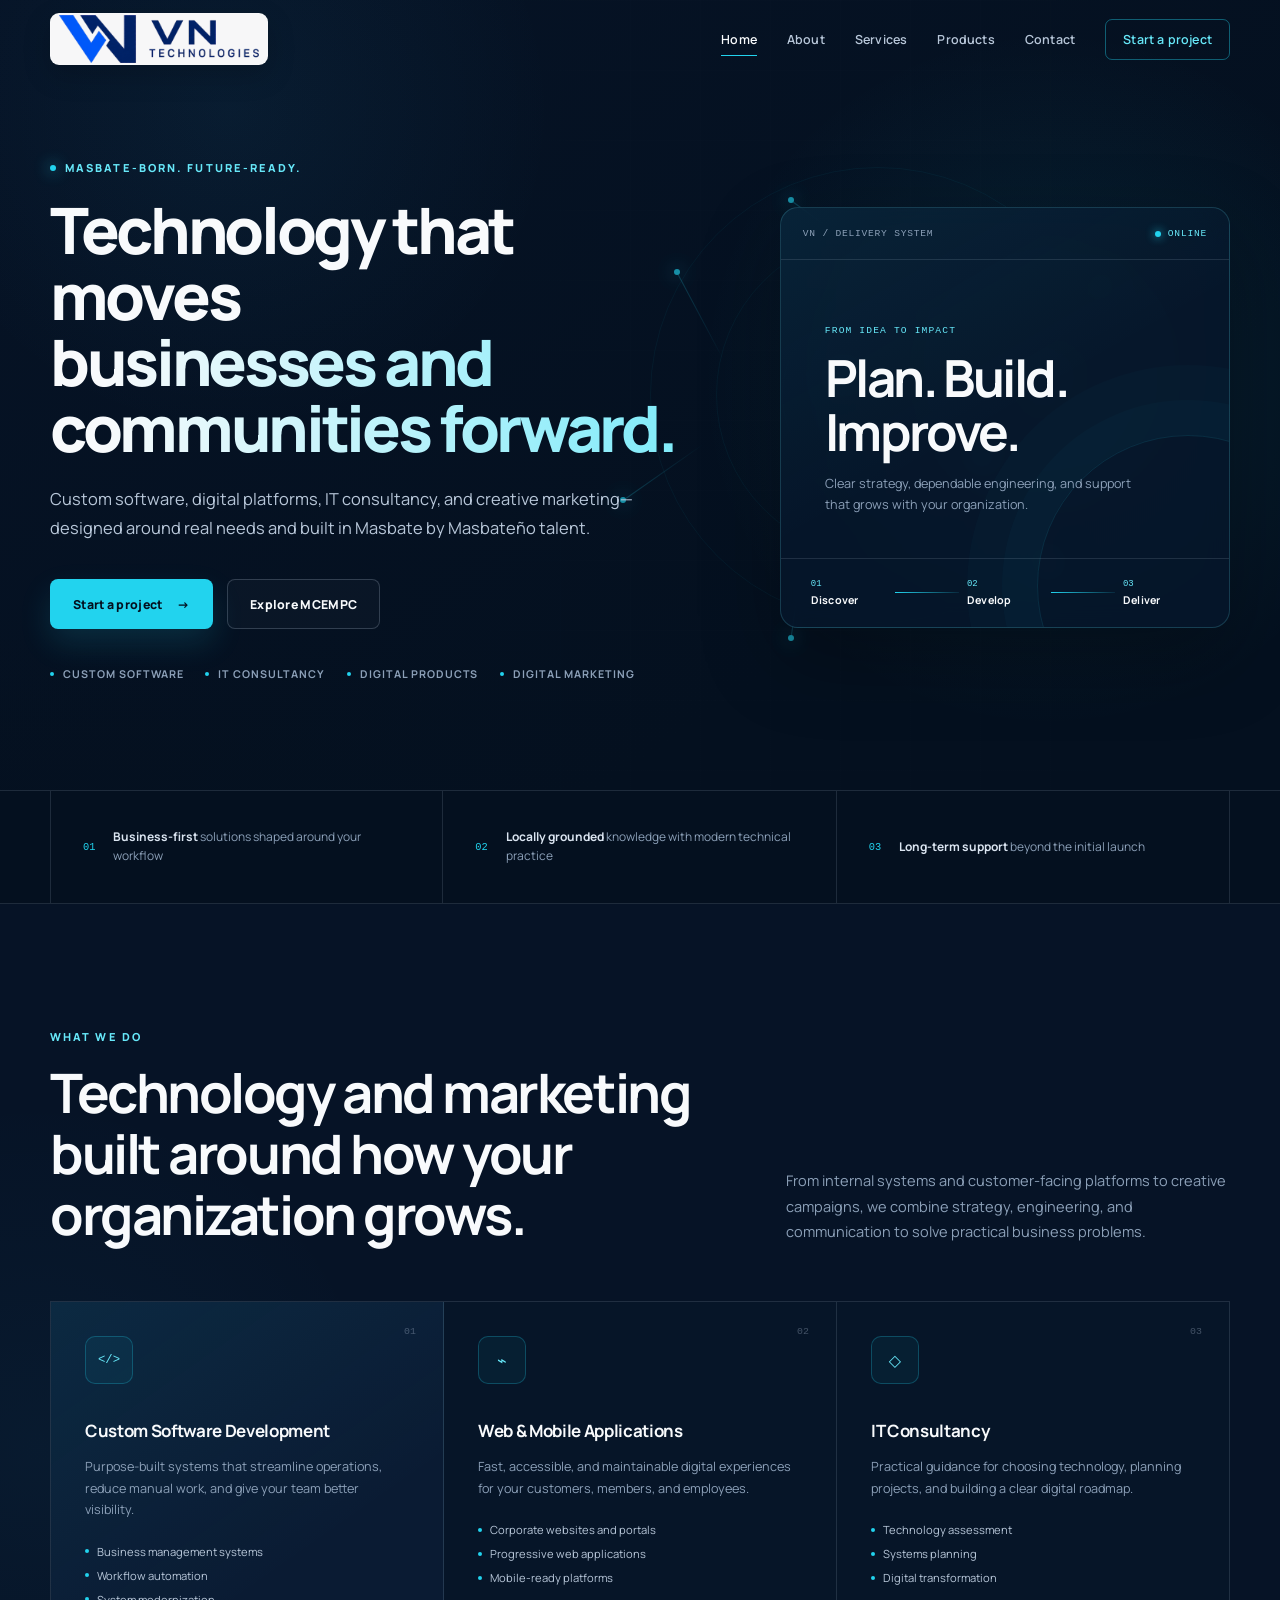
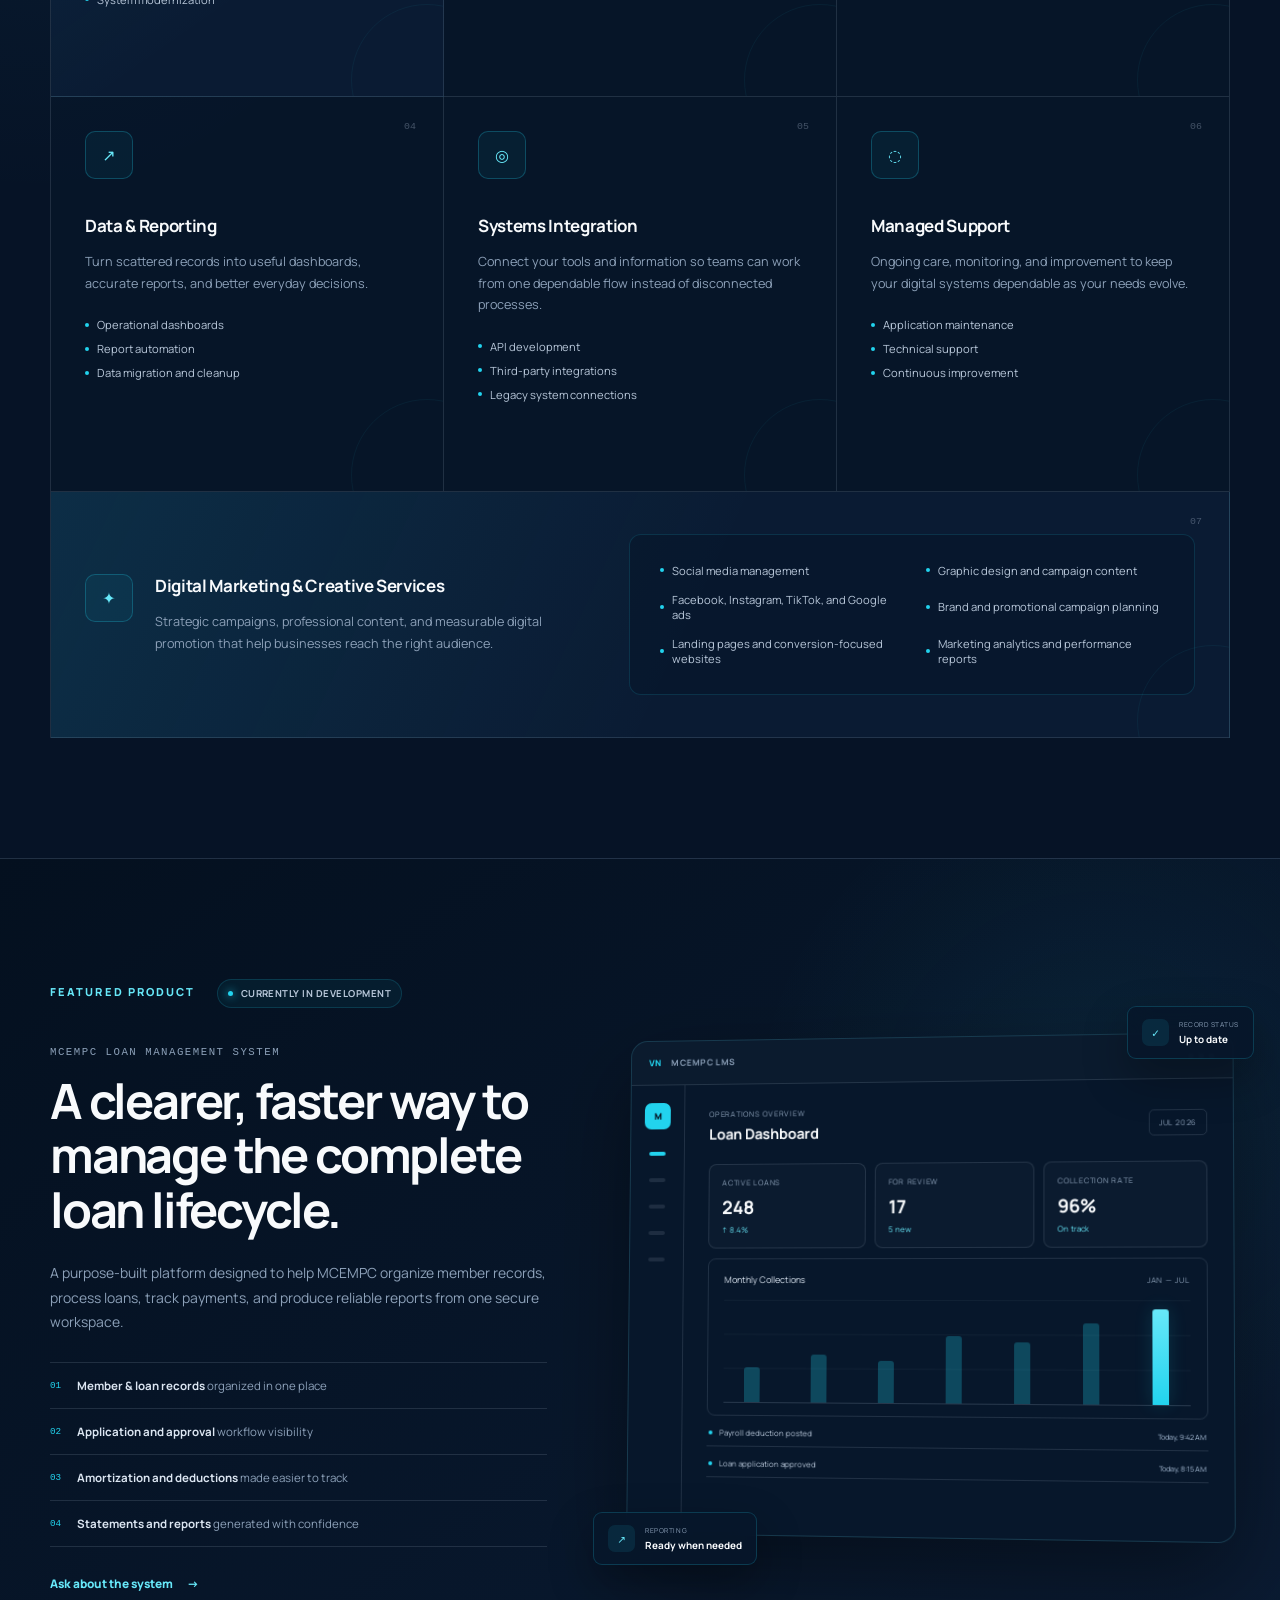
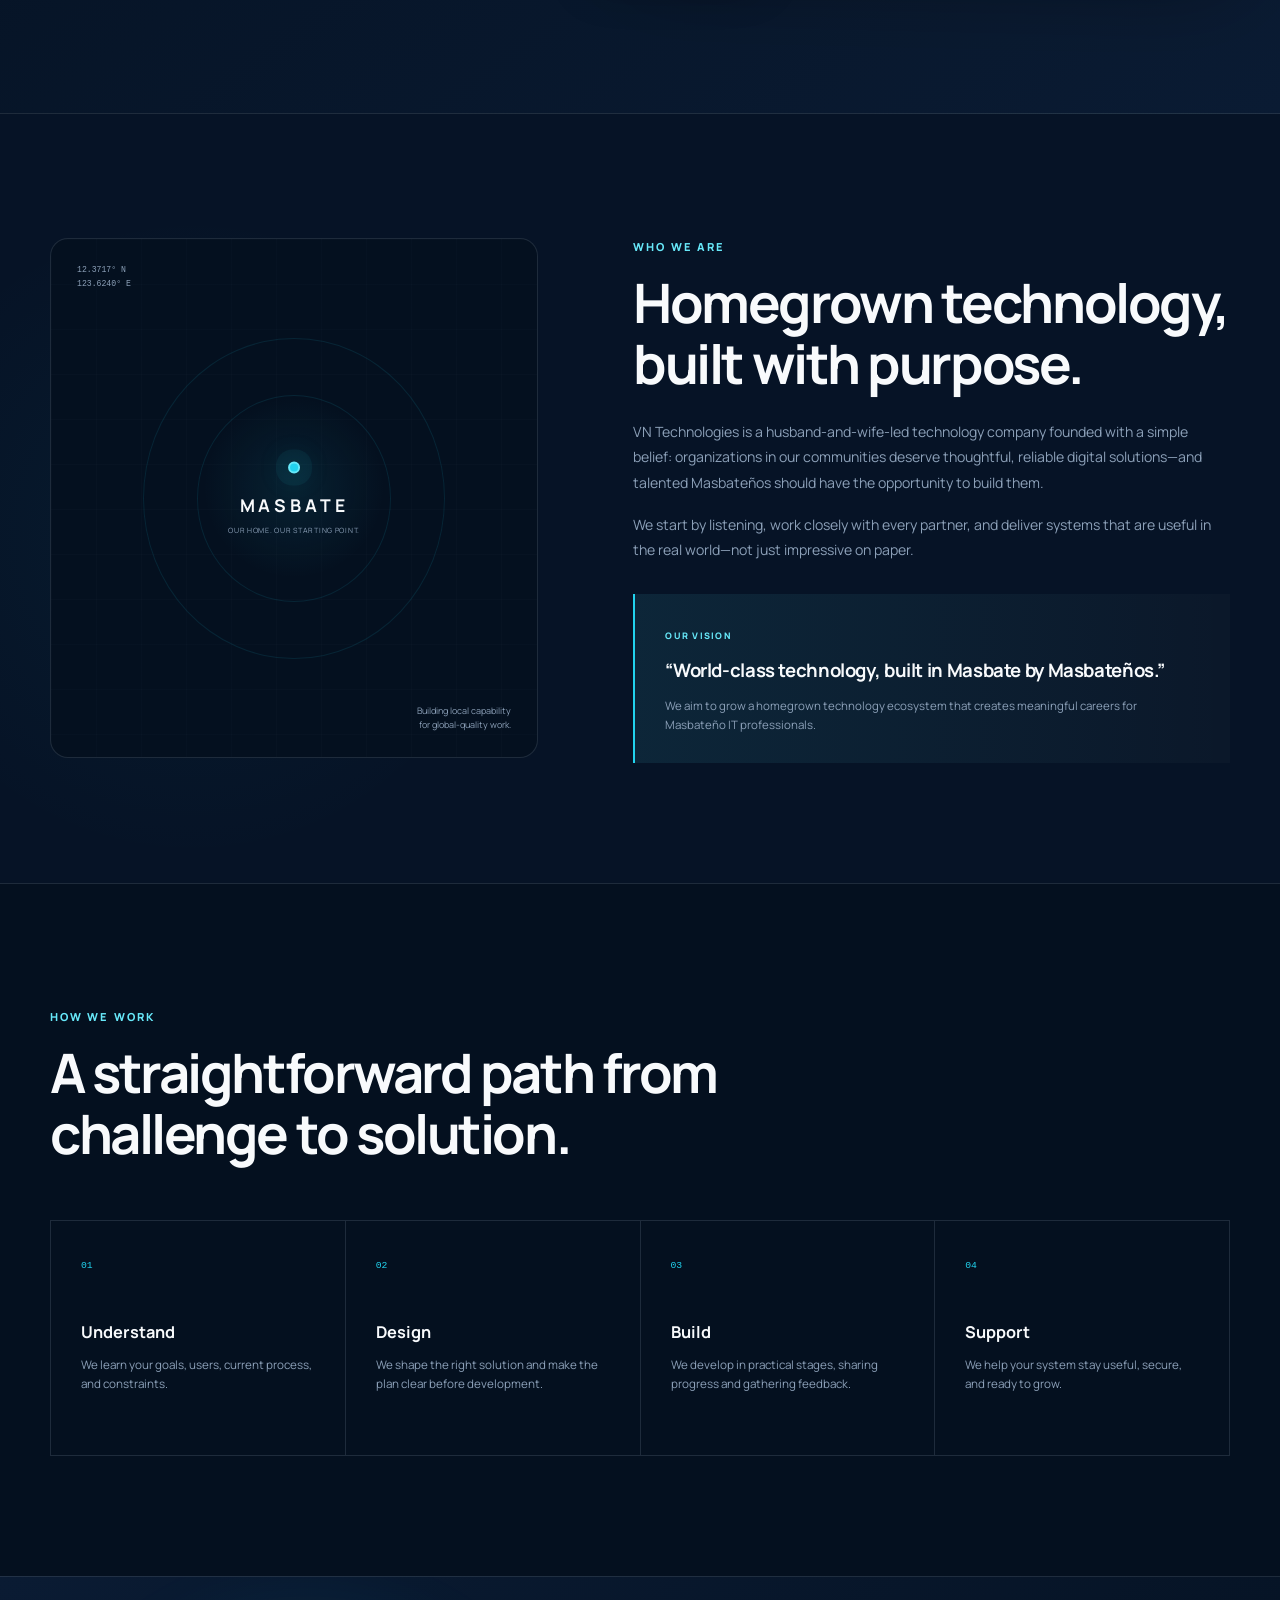
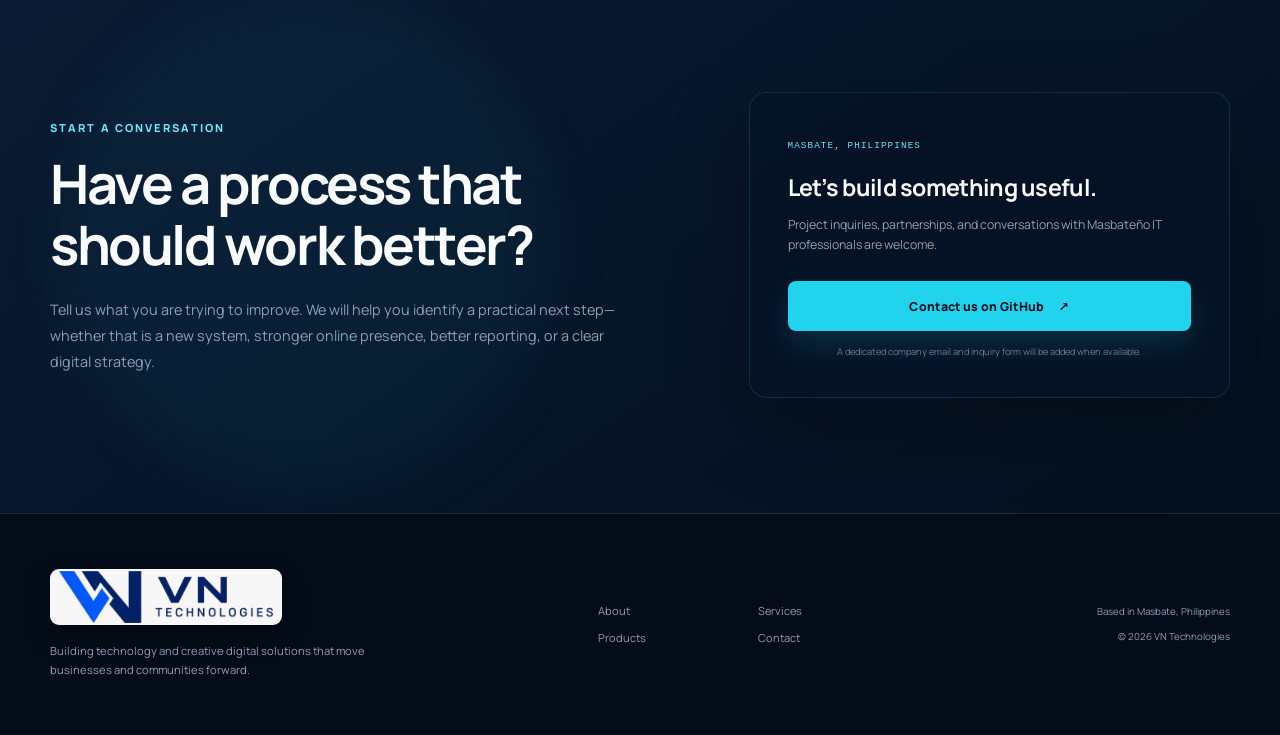
==== commit 4805e138: "Add digital marketing services" ====
--- a/index.html
+++ b/index.html
@@ -5,16 +5,16 @@
     <meta name="viewport" content="width=device-width, initial-scale=1.0" />
     <meta
       name="description"
-      content="VN Technologies is a Masbate-based software development and IT consultancy company building practical digital solutions for businesses and communities."
+      content="VN Technologies is a Masbate-based technology company providing custom software, IT consultancy, web applications, and digital marketing services."
     />
     <meta name="theme-color" content="#061326" />
     <meta property="og:title" content="VN Technologies" />
     <meta
       property="og:description"
-      content="Technology that moves businesses and communities forward—built in Masbate."
+      content="Software, IT consultancy, and digital marketing—built in Masbate by Masbateños."
     />
     <meta property="og:type" content="website" />
-    <title>VN Technologies | Software Development & IT Consultancy</title>
+    <title>VN Technologies | Software, IT Consultancy & Digital Marketing</title>
     <link rel="preconnect" href="https://fonts.googleapis.com" />
     <link rel="preconnect" href="https://fonts.gstatic.com" crossorigin />
     <link
@@ -85,8 +85,8 @@
               <span>businesses and communities forward.</span>
             </h1>
             <p>
-              Custom software, digital platforms, and IT consultancy—designed
-              around real needs and built in Masbate by Masbateño talent.
+              Custom software, digital platforms, IT consultancy, and creative
+              marketing—designed around real needs and built in Masbate by Masbateño talent.
             </p>
             <div class="hero-actions">
               <a class="button button-primary" href="#contact">
@@ -101,6 +101,7 @@
               <span>Custom Software</span>
               <span>IT Consultancy</span>
               <span>Digital Products</span>
+              <span>Digital Marketing</span>
             </div>
           </div>
 
@@ -159,12 +160,12 @@
           <div class="section-heading reveal">
             <div>
               <span class="section-kicker">What we do</span>
-              <h2>Digital solutions built for how your organization works.</h2>
+              <h2>Technology and marketing built around how your organization grows.</h2>
             </div>
             <p>
-              From a focused internal tool to a complete digital platform, we
-              combine strategy and engineering to solve practical business
-              problems.
+              From internal systems and customer-facing platforms to creative
+              campaigns, we combine strategy, engineering, and communication to
+              solve practical business problems.
             </p>
           </div>
 
@@ -258,6 +259,29 @@
                 <li>Application maintenance</li>
                 <li>Technical support</li>
                 <li>Continuous improvement</li>
+              </ul>
+            </article>
+
+
+            <article class="service-card service-card-wide reveal">
+              <span class="service-index">07</span>
+              <div class="service-wide-intro">
+                <div class="service-icon" aria-hidden="true">✦</div>
+                <div>
+                  <h3>Digital Marketing & Creative Services</h3>
+                  <p>
+                    Strategic campaigns, professional content, and measurable
+                    digital promotion that help businesses reach the right audience.
+                  </p>
+                </div>
+              </div>
+              <ul class="service-wide-list">
+                <li>Social media management</li>
+                <li>Graphic design and campaign content</li>
+                <li>Facebook, Instagram, TikTok, and Google ads</li>
+                <li>Brand and promotional campaign planning</li>
+                <li>Landing pages and conversion-focused websites</li>
+                <li>Marketing analytics and performance reports</li>
               </ul>
             </article>
           </div>
@@ -462,8 +486,8 @@
             <h2>Have a process that should work better?</h2>
             <p>
               Tell us what you are trying to improve. We will help you identify
-              a practical next step—whether that is a new system, better
-              reporting, or a clear technology plan.
+              a practical next step—whether that is a new system, stronger
+              online presence, better reporting, or a clear digital strategy.
             </p>
           </div>
           <div class="contact-card">
@@ -497,7 +521,7 @@
           <a class="brand footer-brand" href="#home" aria-label="VN Technologies home">
             <span class="brand-logo" aria-hidden="true"></span>
           </a>
-          <p>Building technology that moves businesses and communities forward.</p>
+          <p>Building technology and creative digital solutions that move businesses and communities forward.</p>
         </div>
         <div class="footer-links">
           <a href="#about">About</a>
--- a/styles.css
+++ b/styles.css
@@ -825,6 +825,47 @@
   content: "";
 }
 
+.service-card-wide {
+  display: grid;
+  min-height: 0;
+  align-items: center;
+  gap: 52px;
+  padding: 42px 34px;
+  background:
+    linear-gradient(115deg, rgba(34, 211, 238, 0.1), transparent 55%),
+    var(--navy-800);
+  grid-column: 1 / -1;
+  grid-template-columns: minmax(0, 1fr) minmax(0, 1.15fr);
+}
+
+.service-wide-intro {
+  display: grid;
+  align-items: start;
+  gap: 22px;
+  grid-template-columns: auto 1fr;
+}
+
+.service-wide-intro .service-icon {
+  margin: 0;
+}
+
+.service-wide-intro p {
+  margin: 0;
+  color: var(--slate-400);
+  font-size: 0.79rem;
+  line-height: 1.72;
+}
+
+.service-card-wide ul {
+  margin: 0;
+  padding: 28px 30px;
+  border: 1px solid rgba(34, 211, 238, 0.14);
+  border-radius: 12px;
+  background: rgba(6, 19, 38, 0.42);
+  gap: 14px 28px;
+  grid-template-columns: repeat(2, minmax(0, 1fr));
+}
+
 .product-section {
   overflow: hidden;
   border-top: 1px solid var(--line);
@@ -1678,6 +1719,11 @@
     grid-template-columns: repeat(2, 1fr);
   }
 
+  .service-card-wide {
+    gap: 30px;
+    grid-template-columns: 1fr;
+  }
+
   .product-grid {
     gap: 55px;
   }
@@ -1822,6 +1868,15 @@
   .service-card {
     min-height: auto;
     padding: 28px;
+  }
+
+  .service-wide-intro,
+  .service-card-wide ul {
+    grid-template-columns: 1fr;
+  }
+
+  .service-card-wide ul {
+    padding: 22px;
   }
 
   .product-status {
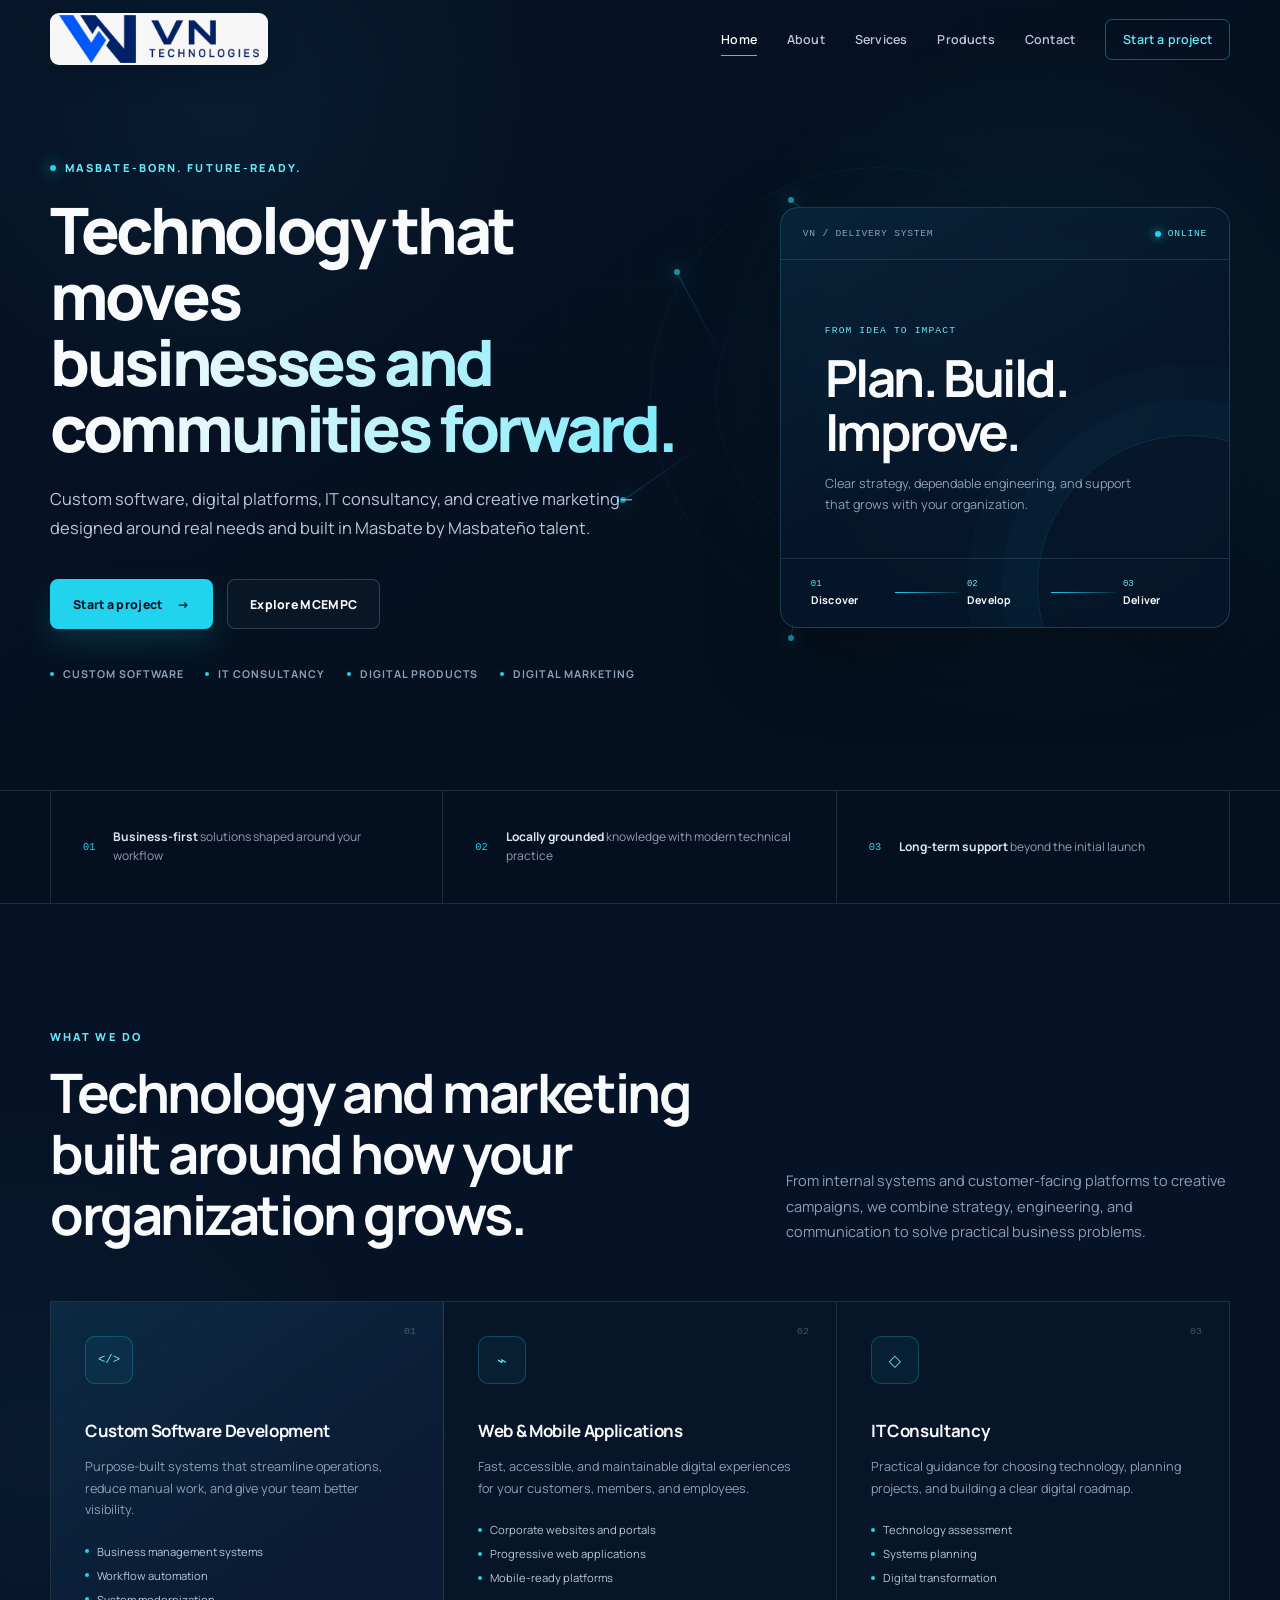
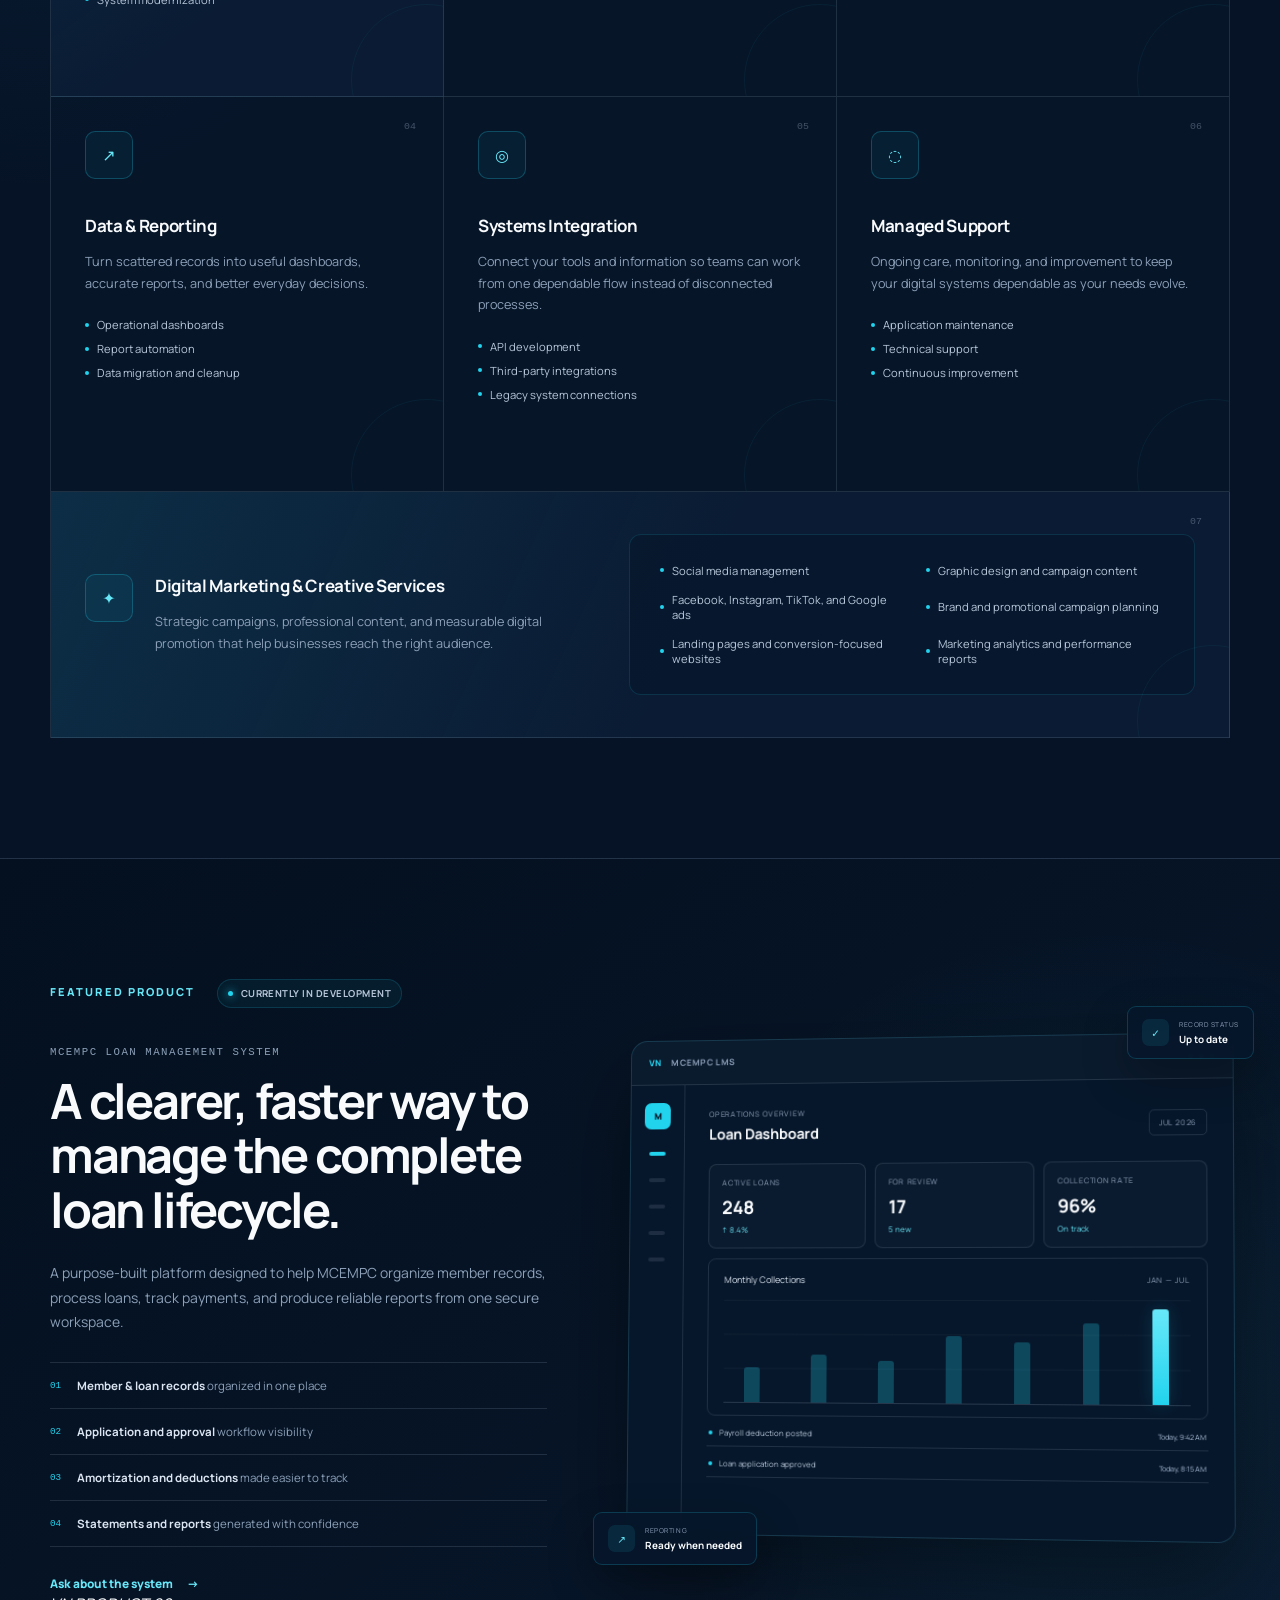
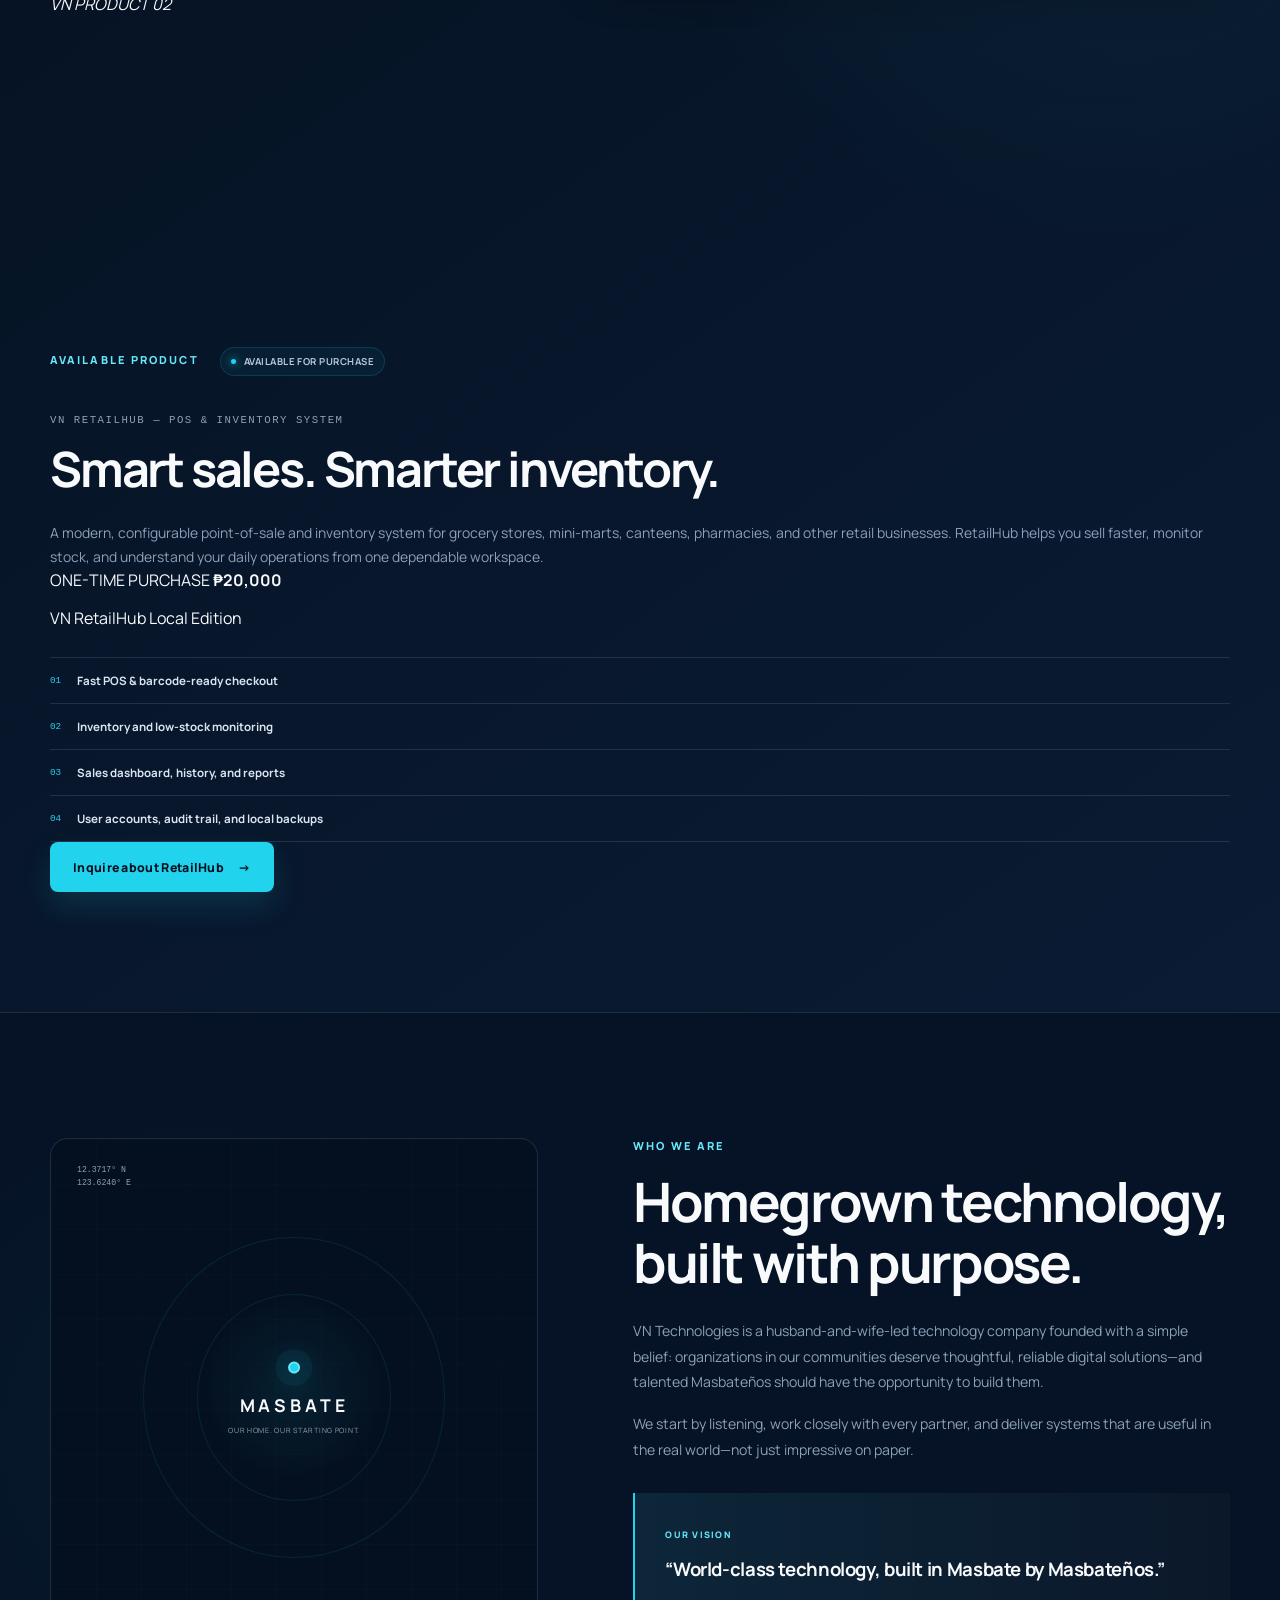
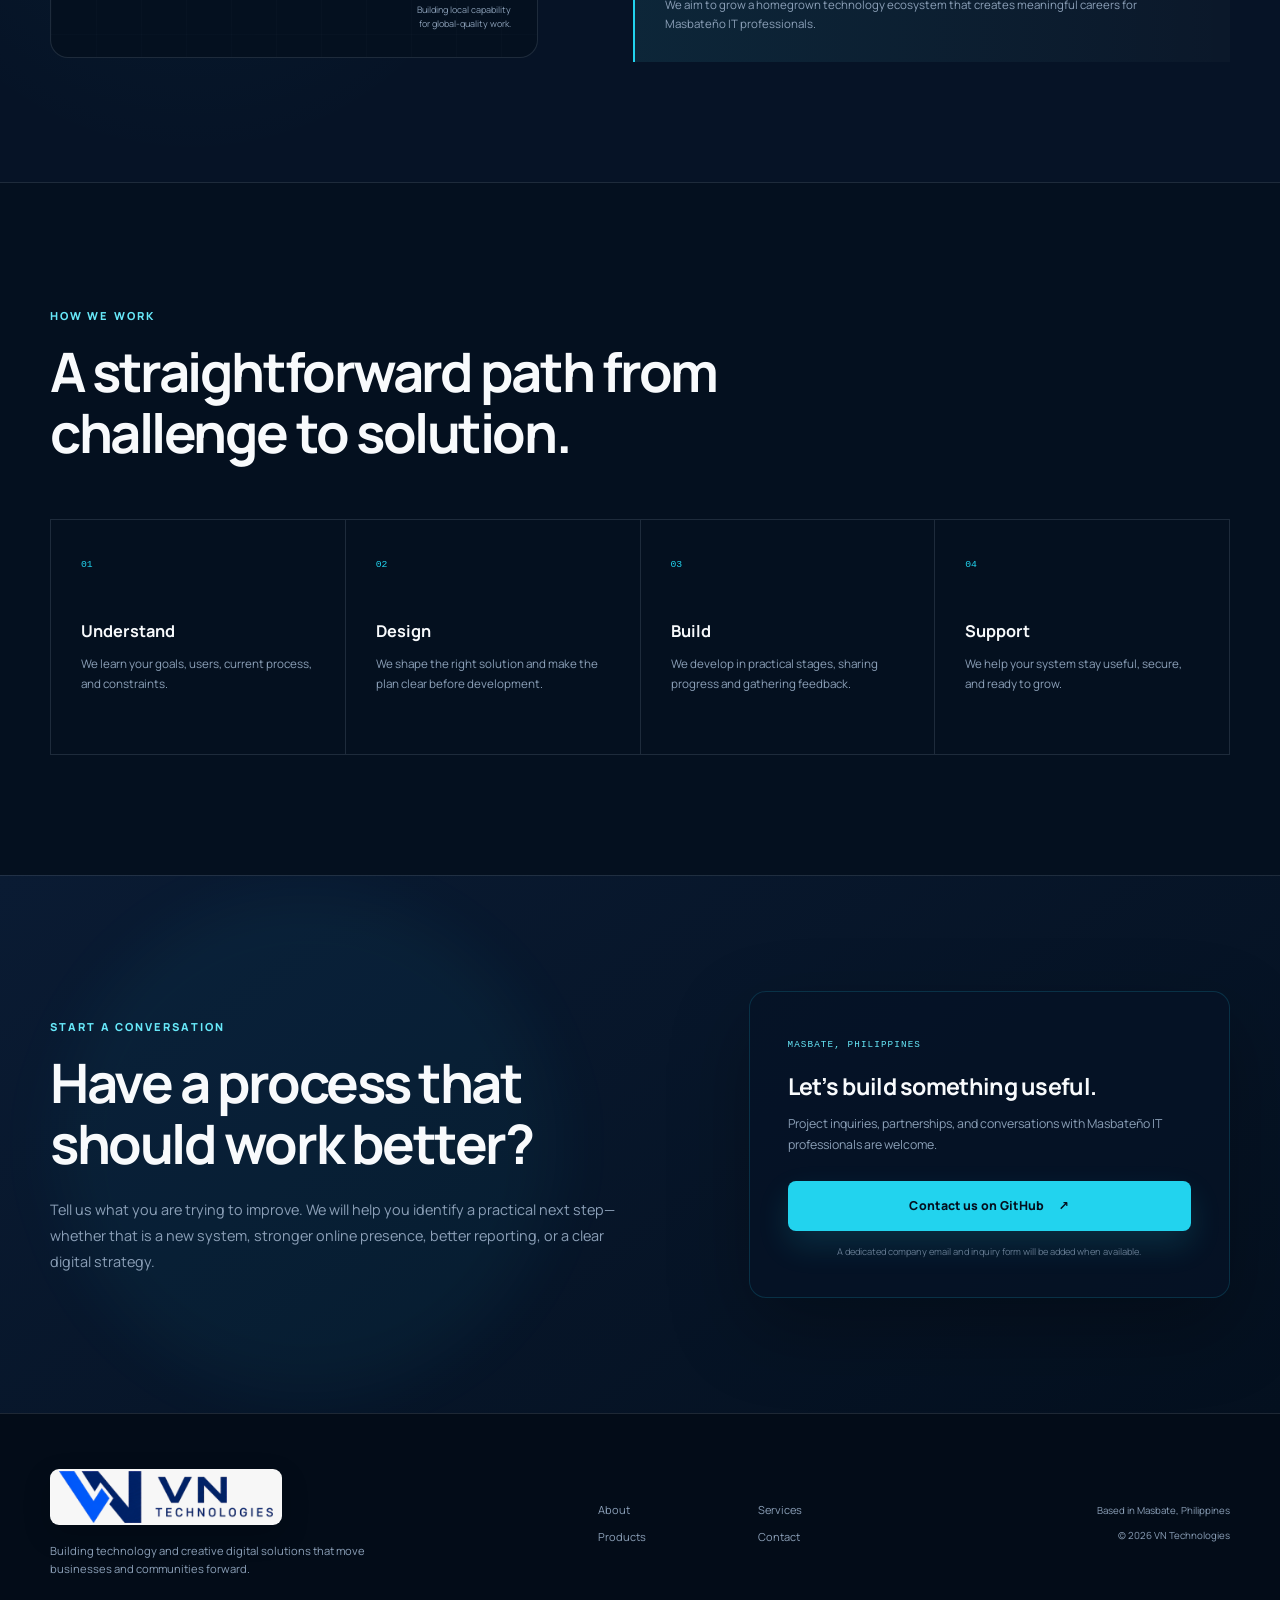
==== commit 9ce9d298: "Add VN RetailHub product" ====
--- a/index.html
+++ b/index.html
@@ -5,7 +5,7 @@
     <meta name="viewport" content="width=device-width, initial-scale=1.0" />
     <meta
       name="description"
-      content="VN Technologies is a Masbate-based technology company providing custom software, IT consultancy, web applications, and digital marketing services."
+      content="VN Technologies is a Masbate-based technology company providing custom software, IT consultancy, web applications, digital marketing, and the VN RetailHub POS and Inventory System."
     />
     <meta name="theme-color" content="#061326" />
     <meta property="og:title" content="VN Technologies" />
@@ -400,6 +400,112 @@
             </div>
           </div>
         </div>
+
+        <div class="container product-divider" aria-hidden="true">
+          <span></span>
+          <i>VN PRODUCT 02</i>
+          <span></span>
+        </div>
+
+        <div class="container retailhub-product-grid">
+          <div class="retailhub-visual reveal" aria-label="Conceptual VN RetailHub point-of-sale dashboard">
+            <div class="retail-window">
+              <div class="window-bar">
+                <span class="window-brand"><i>VN</i> RETAILHUB</span>
+                <div class="window-actions" aria-hidden="true">
+                  <span></span><span></span><span></span>
+                </div>
+              </div>
+              <div class="retail-body">
+                <div class="retail-toolbar">
+                  <div>
+                    <small>POINT OF SALE</small>
+                    <strong>New Sale</strong>
+                  </div>
+                  <span>Scan barcode or search a product</span>
+                </div>
+                <div class="retail-layout">
+                  <div class="retail-products" aria-hidden="true">
+                    <div><span>🥤</span><small>Beverages</small></div>
+                    <div><span>🛒</span><small>Groceries</small></div>
+                    <div><span>🥫</span><small>Canned Goods</small></div>
+                    <div><span>🧴</span><small>Household</small></div>
+                    <div><span>🍪</span><small>Snacks</small></div>
+                    <div><span>＋</span><small>More Items</small></div>
+                  </div>
+                  <div class="retail-checkout">
+                    <div class="checkout-title">
+                      <strong>Current Sale</strong>
+                      <span>3 items</span>
+                    </div>
+                    <div class="checkout-item">
+                      <span>Item 001 <small>× 2</small></span>
+                      <strong>₱80.00</strong>
+                    </div>
+                    <div class="checkout-item">
+                      <span>Item 002 <small>× 1</small></span>
+                      <strong>₱100.00</strong>
+                    </div>
+                    <div class="checkout-total">
+                      <span>TOTAL</span>
+                      <strong>₱180.00</strong>
+                    </div>
+                    <div class="checkout-button">COMPLETE SALE</div>
+                  </div>
+                </div>
+              </div>
+            </div>
+            <div class="visual-tag retail-tag">
+              <span>▦</span>
+              <div><small>INVENTORY</small><strong>Stock updated live</strong></div>
+            </div>
+          </div>
+
+          <div class="product-copy retailhub-copy reveal">
+            <span class="section-kicker">Available product</span>
+            <div class="product-status available">
+              <span></span>
+              Available for purchase
+            </div>
+            <p class="product-label">VN RETAILHUB — POS &amp; INVENTORY SYSTEM</p>
+            <h2>Smart sales. Smarter inventory.</h2>
+            <p class="product-intro">
+              A modern, configurable point-of-sale and inventory system for
+              grocery stores, mini-marts, canteens, pharmacies, and other retail
+              businesses. RetailHub helps you sell faster, monitor stock, and
+              understand your daily operations from one dependable workspace.
+            </p>
+            <div class="price-panel">
+              <div>
+                <span>ONE-TIME PURCHASE</span>
+                <strong>₱20,000</strong>
+              </div>
+              <p>VN RetailHub Local Edition</p>
+            </div>
+            <div class="feature-list compact-features">
+              <div>
+                <span>01</span>
+                <p><strong>Fast POS &amp; barcode-ready checkout</strong></p>
+              </div>
+              <div>
+                <span>02</span>
+                <p><strong>Inventory and low-stock monitoring</strong></p>
+              </div>
+              <div>
+                <span>03</span>
+                <p><strong>Sales dashboard, history, and reports</strong></p>
+              </div>
+              <div>
+                <span>04</span>
+                <p><strong>User accounts, audit trail, and local backups</strong></p>
+              </div>
+            </div>
+            <a class="button button-primary retailhub-cta" href="#contact">
+              Inquire about RetailHub
+              <span aria-hidden="true">→</span>
+            </a>
+          </div>
+        </div>
       </section>
 
       <section id="about" class="section about-section">
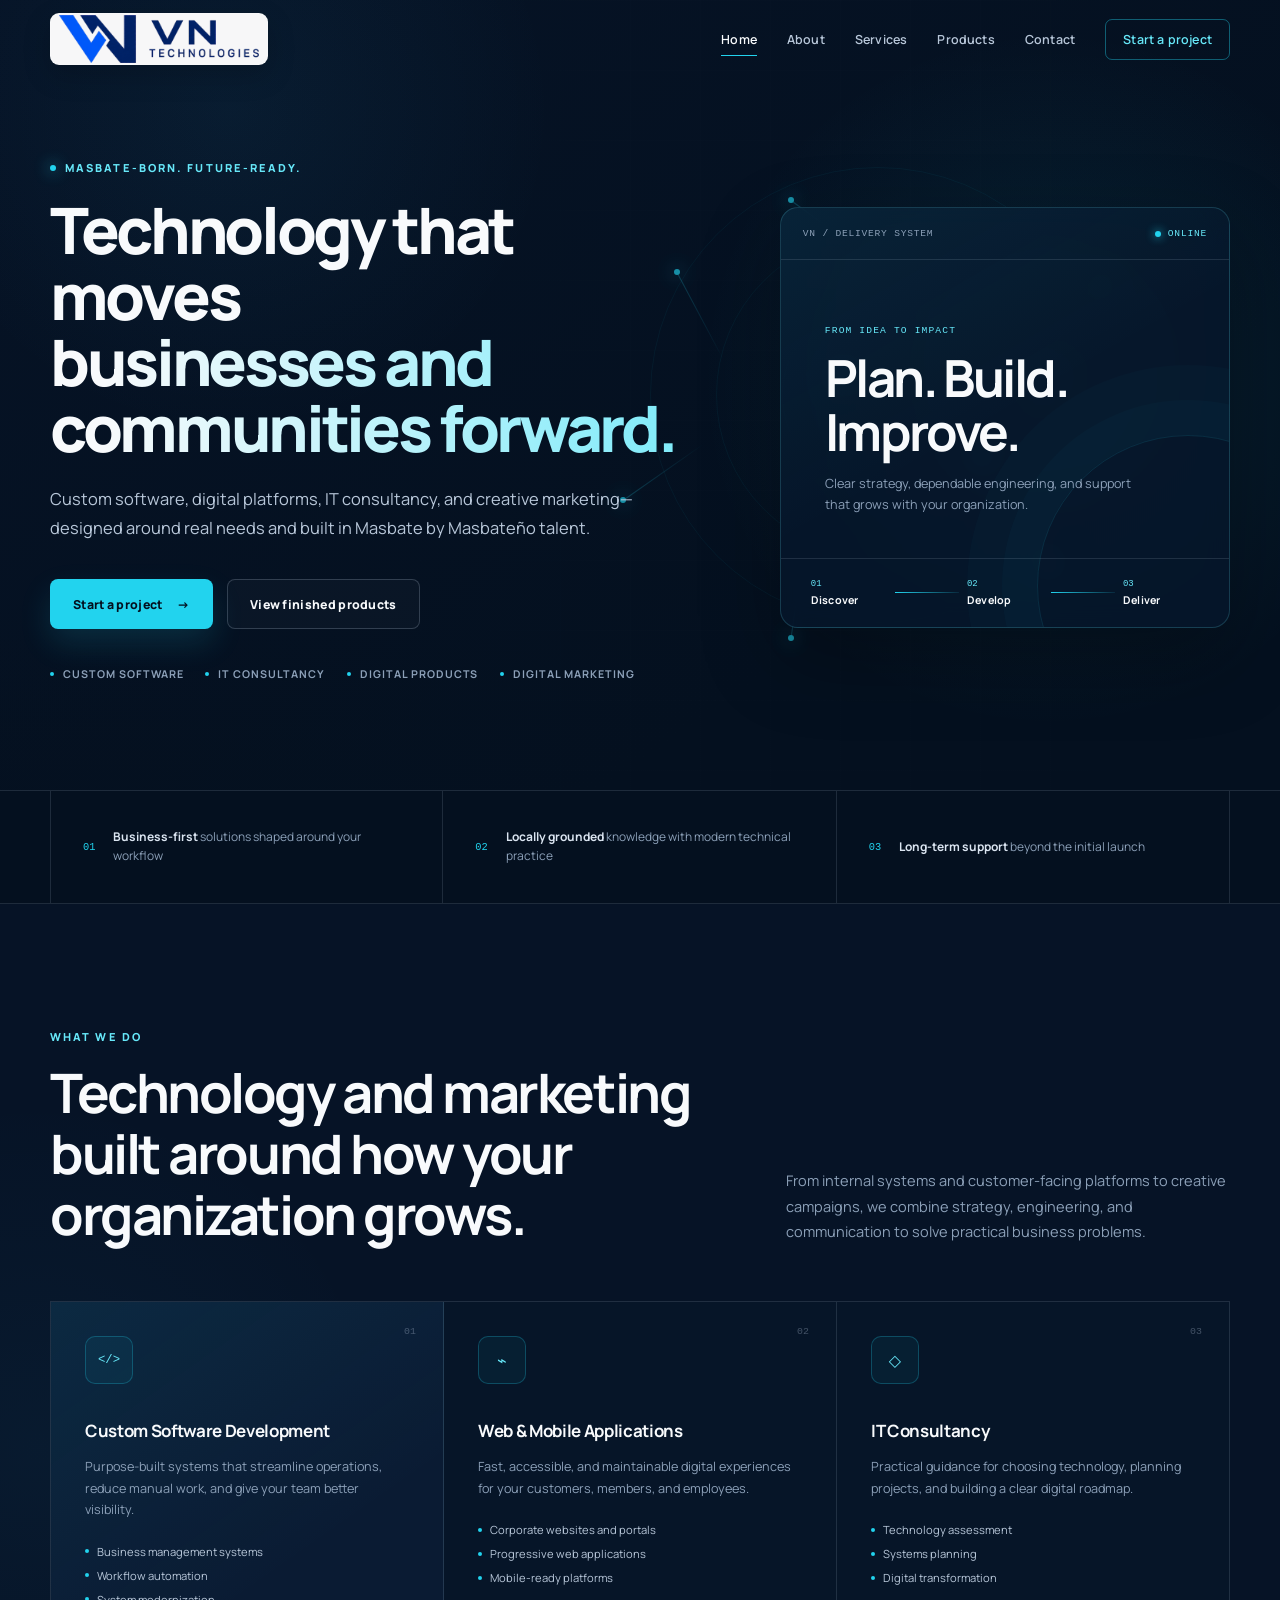
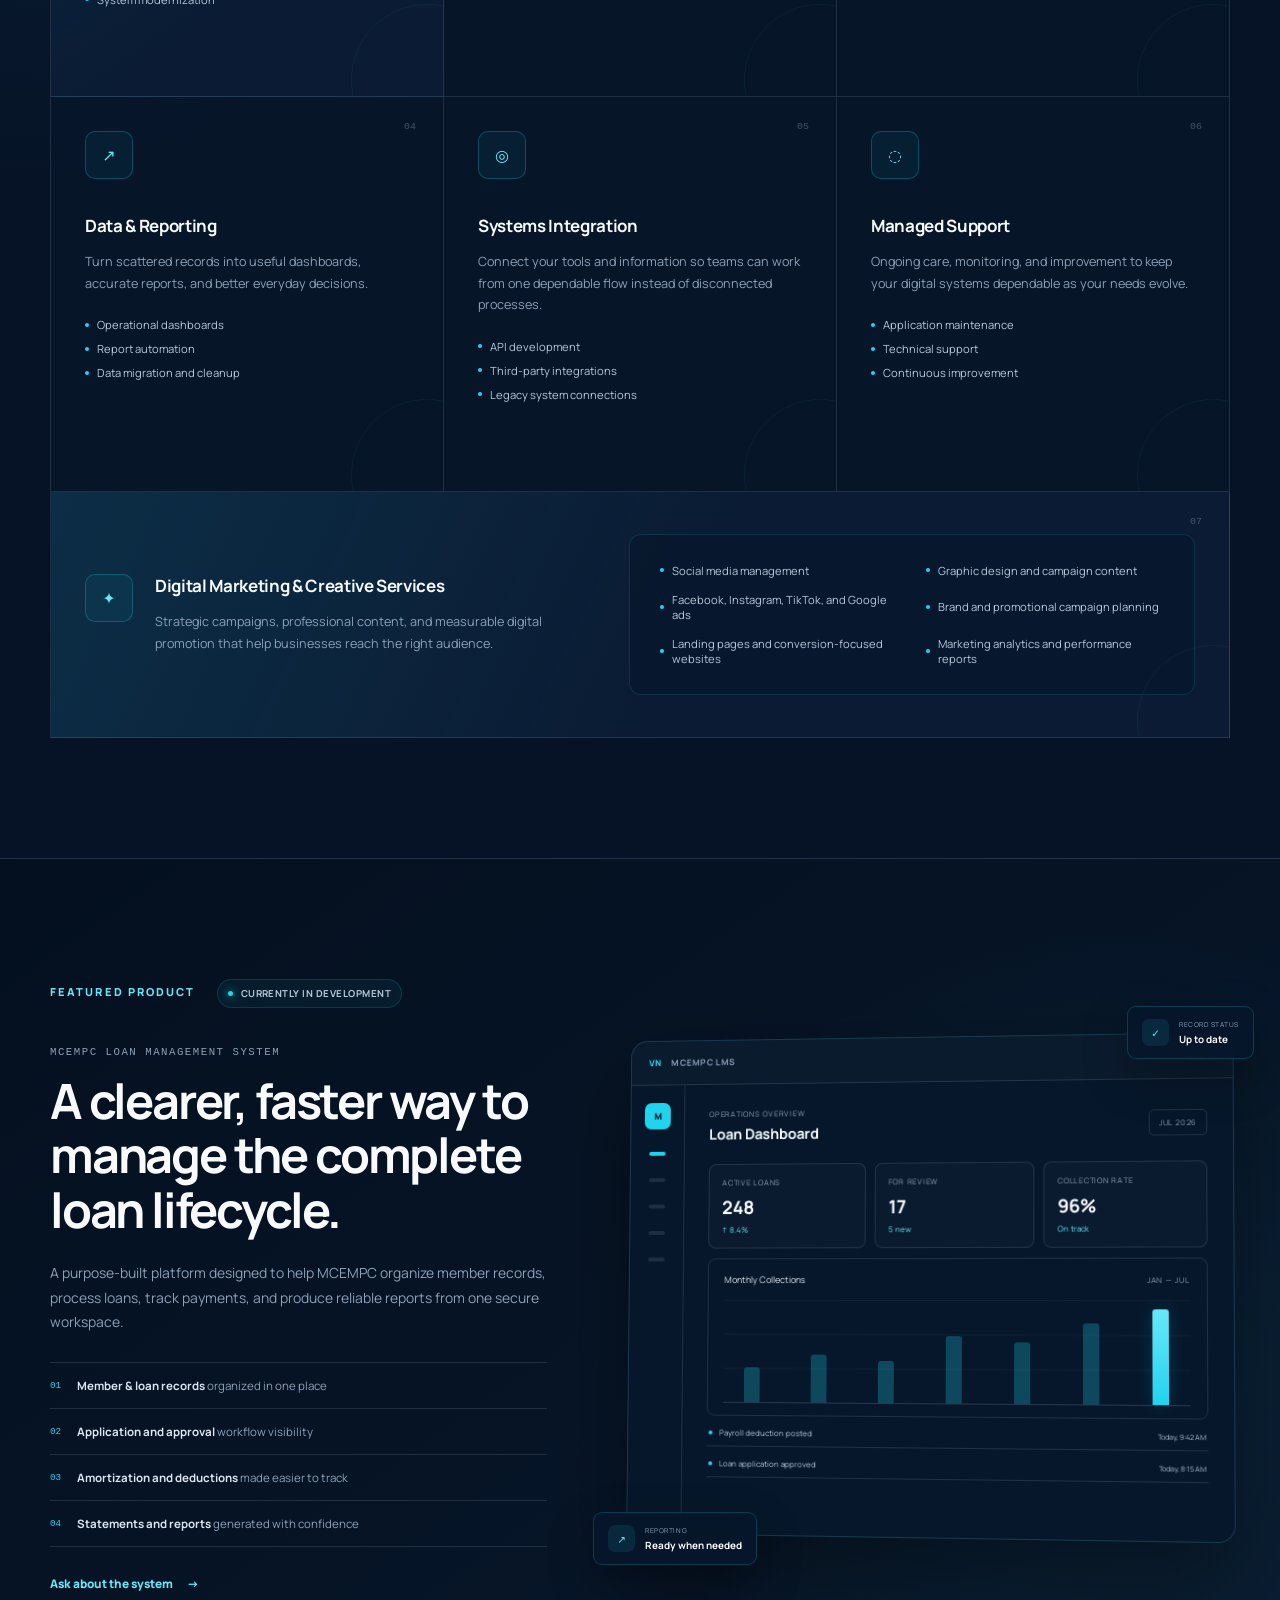
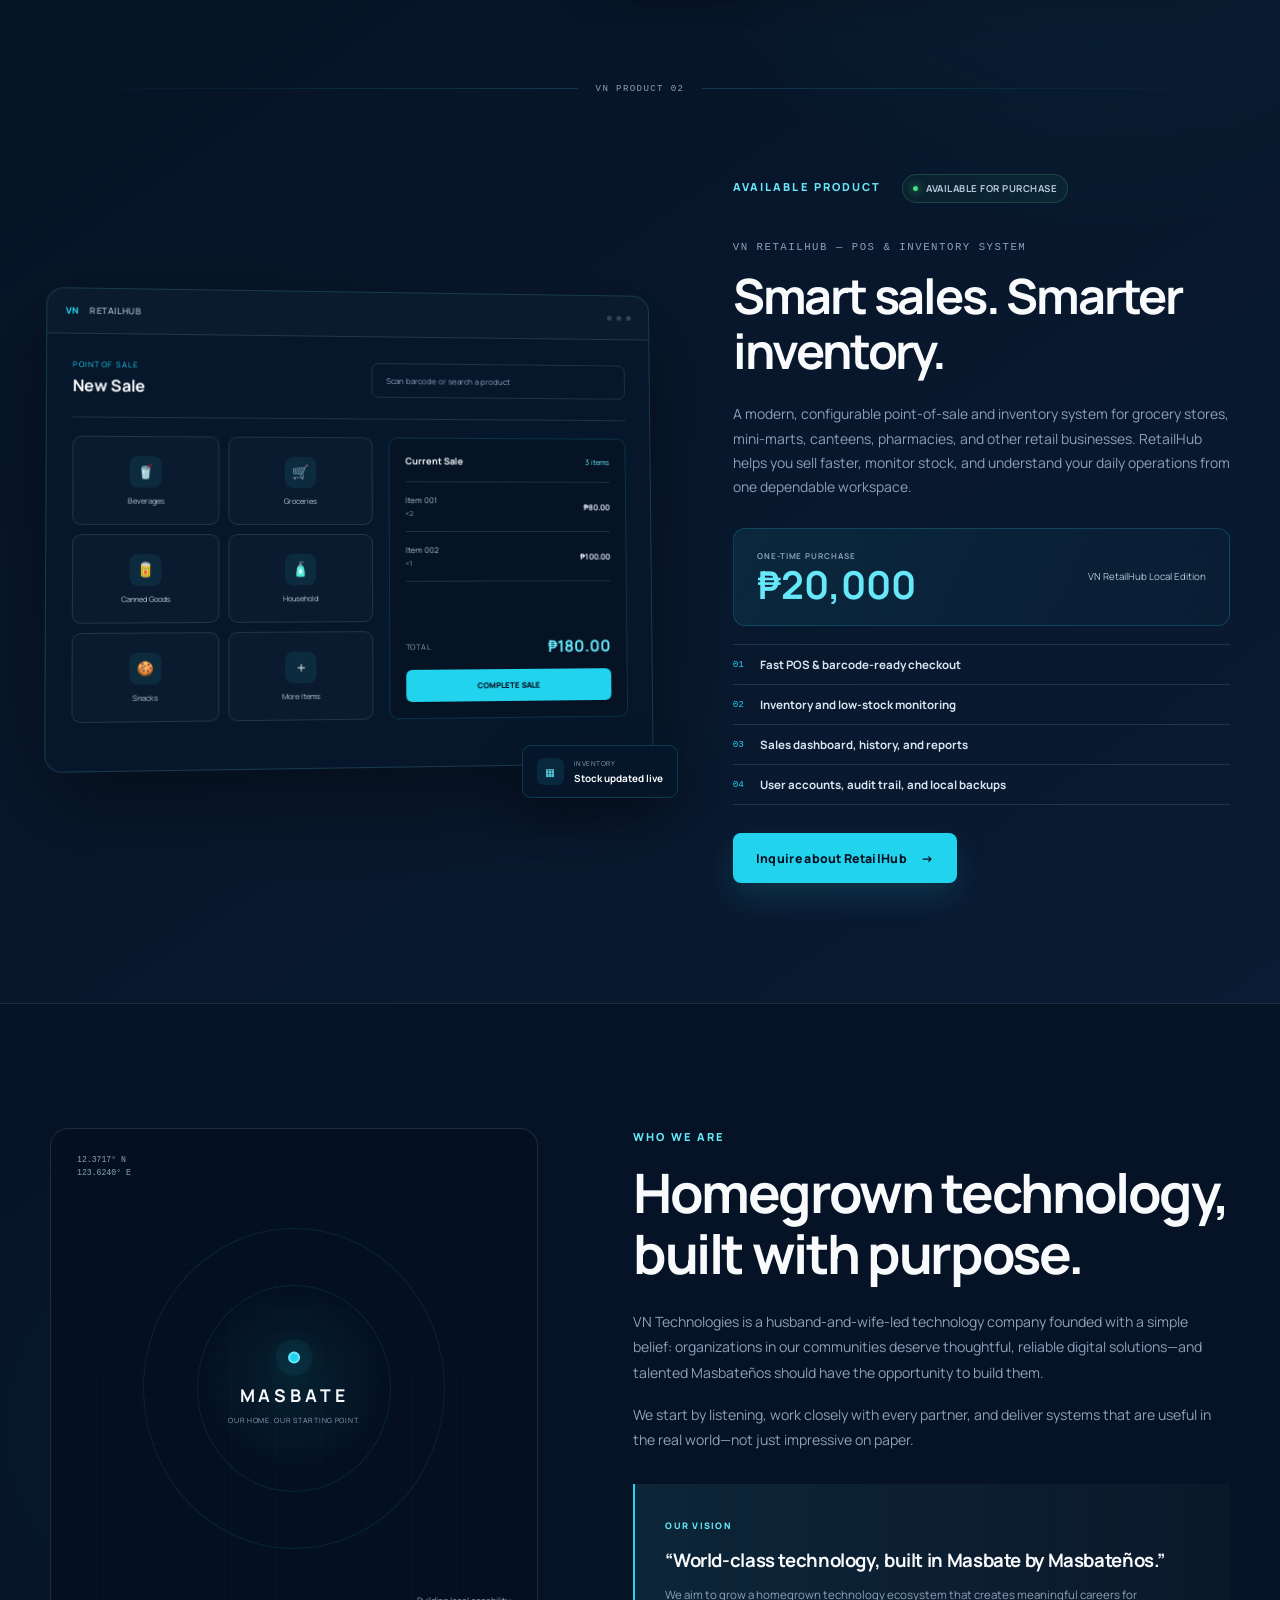
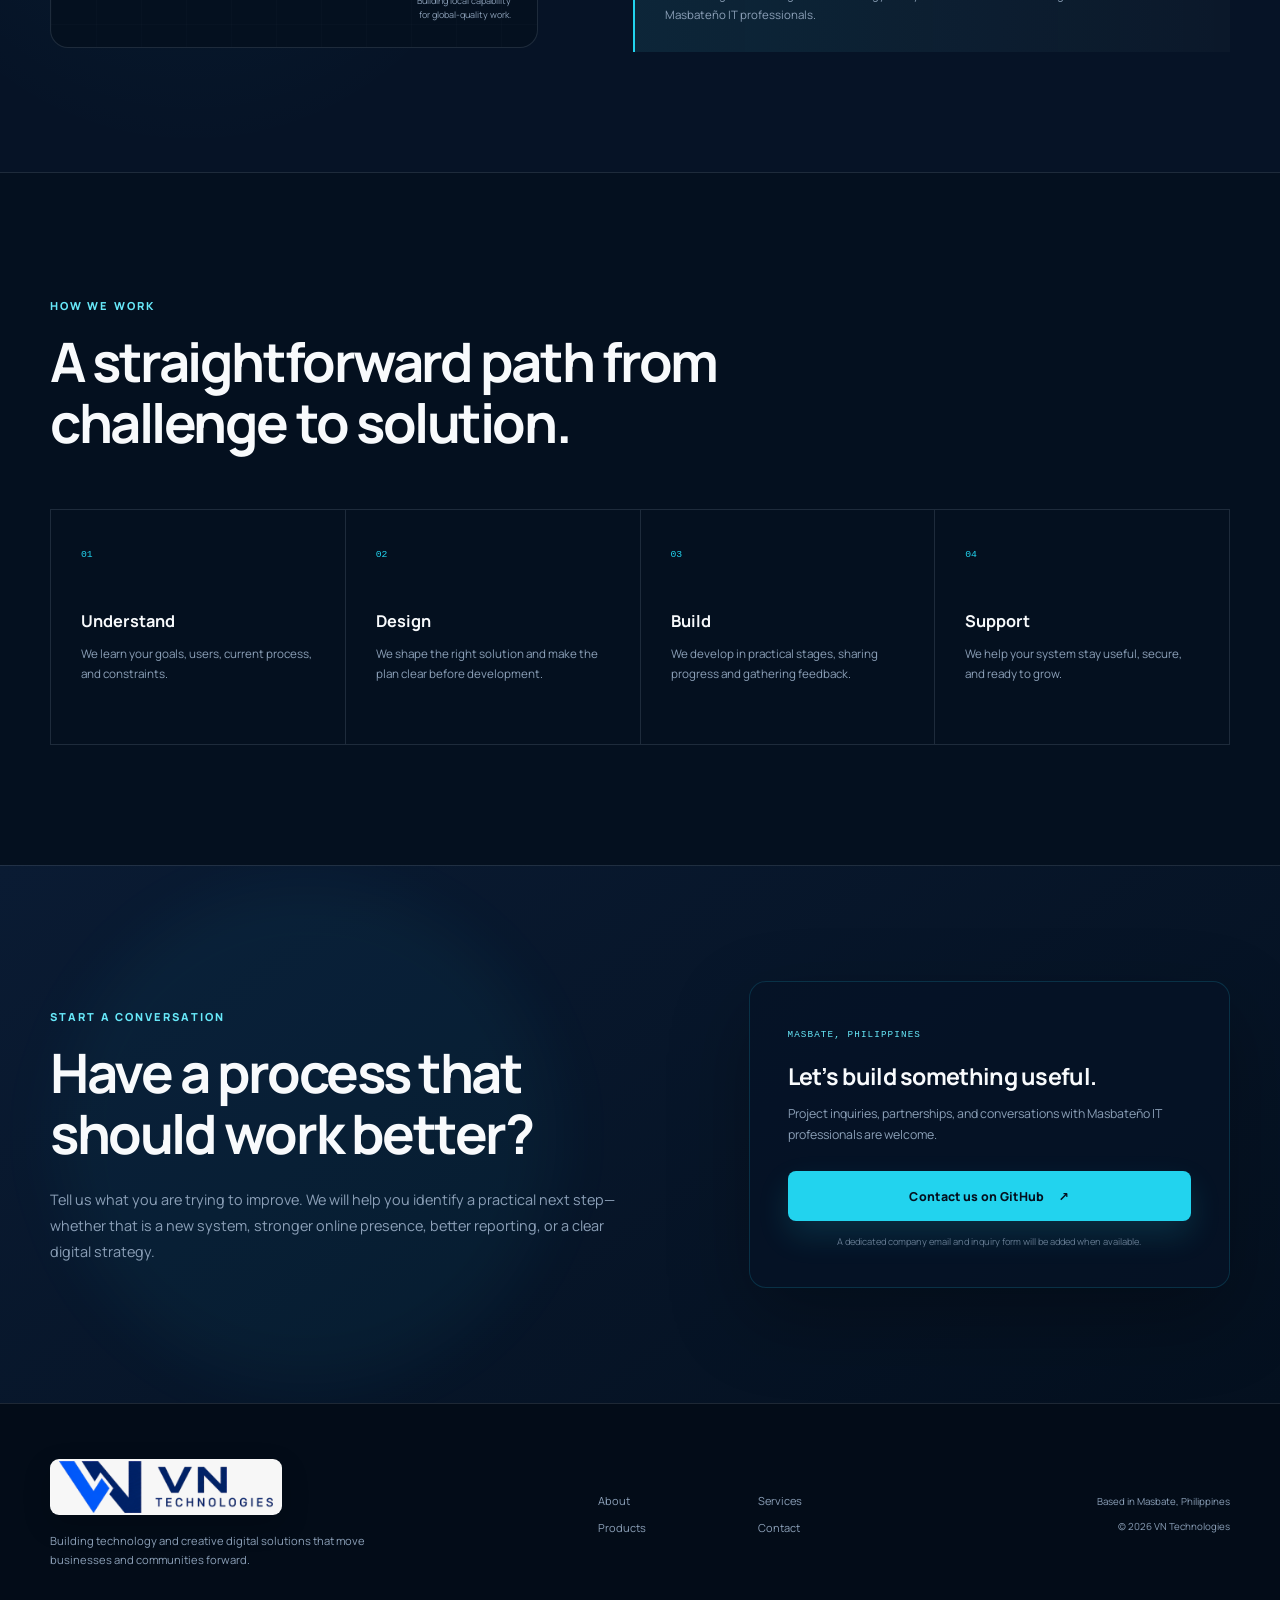
==== commit 11963108: "Add categorized finished products page" ====
--- a/index.html
+++ b/index.html
@@ -50,7 +50,7 @@
           <a href="#home">Home</a>
           <a href="#about">About</a>
           <a href="#services">Services</a>
-          <a href="#products">Products</a>
+          <a href="products.html">Products</a>
           <a href="#contact">Contact</a>
           <a class="nav-cta" href="#contact">Start a project</a>
         </nav>
@@ -93,8 +93,8 @@
                 Start a project
                 <span aria-hidden="true">→</span>
               </a>
-              <a class="button button-secondary" href="#products">
-                Explore MCEMPC
+              <a class="button button-secondary" href="products.html">
+                View finished products
               </a>
             </div>
             <div class="hero-capabilities" aria-label="Core capabilities">
@@ -632,7 +632,7 @@
         <div class="footer-links">
           <a href="#about">About</a>
           <a href="#services">Services</a>
-          <a href="#products">Products</a>
+          <a href="products.html">Products</a>
           <a href="#contact">Contact</a>
         </div>
         <div class="footer-meta">
--- a/styles.css
+++ b/styles.css
@@ -1249,6 +1249,278 @@
   left: -29px;
 }
 
+.product-divider {
+  display: grid;
+  align-items: center;
+  gap: 18px;
+  margin-top: 90px;
+  grid-template-columns: 1fr auto 1fr;
+}
+
+.product-divider span {
+  height: 1px;
+  background: linear-gradient(90deg, transparent, rgba(34, 211, 238, 0.2));
+}
+
+.product-divider span:last-child {
+  background: linear-gradient(90deg, rgba(34, 211, 238, 0.2), transparent);
+}
+
+.product-divider i {
+  color: var(--slate-400);
+  font-family: ui-monospace, SFMono-Regular, Menlo, monospace;
+  font-size: 0.57rem;
+  font-style: normal;
+  letter-spacing: 0.15em;
+}
+
+.retailhub-product-grid {
+  display: grid;
+  align-items: center;
+  gap: 75px;
+  margin-top: 80px;
+  grid-template-columns: 1.1fr 0.9fr;
+}
+
+.retailhub-visual {
+  position: relative;
+  padding: 40px 0;
+}
+
+.retail-window {
+  position: relative;
+  z-index: 2;
+  overflow: hidden;
+  border: 1px solid rgba(103, 232, 249, 0.17);
+  border-radius: 17px;
+  background: #07172b;
+  box-shadow: 0 35px 90px rgba(0, 0, 0, 0.4);
+  transform: perspective(1400px) rotateY(5deg) rotateX(2deg);
+}
+
+.retail-body {
+  min-height: 430px;
+  padding: 25px;
+}
+
+.retail-toolbar {
+  display: flex;
+  align-items: center;
+  justify-content: space-between;
+  gap: 18px;
+  padding-bottom: 20px;
+  border-bottom: 1px solid var(--line);
+}
+
+.retail-toolbar > div {
+  display: flex;
+  flex-direction: column;
+  gap: 5px;
+}
+
+.retail-toolbar small {
+  color: var(--cyan-400);
+  font-size: 0.47rem;
+  letter-spacing: 0.12em;
+}
+
+.retail-toolbar strong {
+  font-size: 1rem;
+}
+
+.retail-toolbar > span {
+  width: min(58%, 260px);
+  padding: 11px 14px;
+  border: 1px solid var(--line);
+  border-radius: 7px;
+  color: var(--slate-400);
+  font-size: 0.5rem;
+}
+
+.retail-layout {
+  display: grid;
+  gap: 16px;
+  margin-top: 18px;
+  grid-template-columns: 1fr 0.82fr;
+}
+
+.retail-products {
+  display: grid;
+  gap: 9px;
+  grid-template-columns: repeat(2, 1fr);
+}
+
+.retail-products > div {
+  display: flex;
+  min-height: 88px;
+  align-items: center;
+  justify-content: center;
+  gap: 8px;
+  padding: 12px;
+  border: 1px solid var(--line);
+  border-radius: 9px;
+  background: rgba(255, 255, 255, 0.018);
+  flex-direction: column;
+}
+
+.retail-products > div > span {
+  display: grid;
+  width: 31px;
+  height: 31px;
+  place-items: center;
+  border-radius: 8px;
+  background: rgba(34, 211, 238, 0.09);
+  font-size: 0.85rem;
+}
+
+.retail-products small {
+  color: var(--slate-300);
+  font-size: 0.47rem;
+}
+
+.retail-checkout {
+  display: flex;
+  padding: 16px;
+  border: 1px solid rgba(34, 211, 238, 0.17);
+  border-radius: 9px;
+  background: rgba(4, 16, 31, 0.52);
+  flex-direction: column;
+}
+
+.checkout-title,
+.checkout-item,
+.checkout-total {
+  display: flex;
+  align-items: center;
+  justify-content: space-between;
+}
+
+.checkout-title {
+  padding-bottom: 14px;
+  border-bottom: 1px solid var(--line);
+  font-size: 0.58rem;
+}
+
+.checkout-title span {
+  color: var(--cyan-300);
+  font-size: 0.47rem;
+}
+
+.checkout-item {
+  padding: 13px 0;
+  border-bottom: 1px solid var(--line);
+  color: var(--slate-300);
+  font-size: 0.49rem;
+}
+
+.checkout-item span {
+  display: flex;
+  gap: 4px;
+  flex-direction: column;
+}
+
+.checkout-item small {
+  color: var(--slate-400);
+  font-size: 0.43rem;
+}
+
+.checkout-item strong {
+  color: var(--slate-200);
+  font-size: 0.5rem;
+}
+
+.checkout-total {
+  margin-top: auto;
+  padding: 19px 0 12px;
+}
+
+.checkout-total span {
+  color: var(--slate-400);
+  font-size: 0.47rem;
+  letter-spacing: 0.1em;
+}
+
+.checkout-total strong {
+  color: var(--cyan-300);
+  font-size: 1rem;
+}
+
+.checkout-button {
+  padding: 11px;
+  border-radius: 6px;
+  background: var(--cyan-400);
+  color: var(--navy-950);
+  font-size: 0.49rem;
+  font-weight: 900;
+  text-align: center;
+}
+
+.retail-tag {
+  right: -20px;
+  bottom: 9px;
+}
+
+.product-status.available {
+  border-color: rgba(74, 222, 128, 0.2);
+  background: rgba(74, 222, 128, 0.06);
+}
+
+.product-status.available span {
+  background: #4ade80;
+  box-shadow: 0 0 8px #4ade80;
+}
+
+.price-panel {
+  display: flex;
+  align-items: center;
+  justify-content: space-between;
+  gap: 18px;
+  margin-top: 28px;
+  padding: 21px 23px;
+  border: 1px solid rgba(34, 211, 238, 0.2);
+  border-radius: 12px;
+  background:
+    linear-gradient(120deg, rgba(34, 211, 238, 0.09), rgba(56, 189, 248, 0.025));
+}
+
+.price-panel > div {
+  display: flex;
+  flex-direction: column;
+  gap: 5px;
+}
+
+.price-panel span {
+  color: var(--slate-400);
+  font-size: 0.5rem;
+  font-weight: 700;
+  letter-spacing: 0.12em;
+}
+
+.price-panel strong {
+  color: var(--cyan-300);
+  font-size: clamp(1.8rem, 3vw, 2.45rem);
+  line-height: 1;
+}
+
+.price-panel p {
+  margin: 0;
+  color: var(--slate-300);
+  font-size: 0.61rem;
+  text-align: right;
+}
+
+.compact-features {
+  margin-top: 18px;
+}
+
+.compact-features > div {
+  padding: 12px 0;
+}
+
+.retailhub-cta {
+  margin-top: 28px;
+}
+
 .about-section {
   background:
     radial-gradient(circle at 15% 55%, rgba(34, 211, 238, 0.045), transparent 28%),
@@ -1599,6 +1871,7 @@
   }
 
   .product-grid,
+  .retailhub-product-grid,
   .about-grid {
     gap: 55px;
   }
@@ -1669,6 +1942,7 @@
 
   .hero-content,
   .product-grid,
+  .retailhub-product-grid,
   .about-grid,
   .contact-inner {
     grid-template-columns: 1fr;
@@ -1737,6 +2011,25 @@
     margin-inline: auto;
   }
 
+  .product-divider {
+    margin-top: 75px;
+  }
+
+  .retailhub-product-grid {
+    gap: 45px;
+    margin-top: 45px;
+  }
+
+  .retailhub-copy {
+    max-width: 680px;
+  }
+
+  .retailhub-visual {
+    width: min(100%, 700px);
+    margin-inline: auto;
+    order: 2;
+  }
+
   .about-grid {
     gap: 55px;
   }
@@ -1893,6 +2186,10 @@
     transform: none;
   }
 
+  .retail-window {
+    transform: none;
+  }
+
   .dashboard-body {
     min-height: 390px;
     grid-template-columns: 42px 1fr;
@@ -1922,6 +2219,50 @@
   .tag-two {
     bottom: 5px;
     left: -4px;
+  }
+
+  .retail-tag {
+    right: -5px;
+    bottom: 4px;
+  }
+
+  .retail-body {
+    min-height: auto;
+    padding: 18px 13px;
+  }
+
+  .retail-toolbar {
+    align-items: stretch;
+    flex-direction: column;
+  }
+
+  .retail-toolbar > span {
+    width: 100%;
+  }
+
+  .retail-layout {
+    grid-template-columns: 1fr;
+  }
+
+  .retail-products {
+    grid-template-columns: repeat(3, 1fr);
+  }
+
+  .retail-products > div {
+    min-height: 78px;
+  }
+
+  .retail-checkout {
+    min-height: 260px;
+  }
+
+  .price-panel {
+    align-items: flex-start;
+    flex-direction: column;
+  }
+
+  .price-panel p {
+    text-align: left;
   }
 
   .map-card {
@@ -2017,3 +2358,573 @@
     height: 52px;
   }
 }
+
+/* Finished products portfolio */
+.products-page {
+  background:
+    radial-gradient(circle at 90% 8%, rgba(34, 211, 238, 0.055), transparent 22%),
+    var(--navy-900);
+}
+
+.portfolio-hero {
+  position: relative;
+  overflow: hidden;
+  padding: 178px 0 105px;
+  border-bottom: 1px solid var(--line);
+  background:
+    radial-gradient(circle at 82% 42%, rgba(34, 211, 238, 0.1), transparent 27%),
+    linear-gradient(145deg, var(--navy-900), var(--navy-950) 75%);
+}
+
+.portfolio-hero::after {
+  position: absolute;
+  right: -180px;
+  bottom: -270px;
+  width: 620px;
+  height: 620px;
+  border: 1px solid rgba(34, 211, 238, 0.08);
+  border-radius: 50%;
+  box-shadow:
+    0 0 0 75px rgba(34, 211, 238, 0.018),
+    0 0 0 150px rgba(34, 211, 238, 0.012);
+  content: "";
+}
+
+.portfolio-hero-grid {
+  position: relative;
+  z-index: 2;
+  display: grid;
+  align-items: center;
+  gap: 86px;
+  grid-template-columns: minmax(0, 1.15fr) minmax(340px, 0.85fr);
+}
+
+.portfolio-hero-copy h1 {
+  max-width: 750px;
+  margin: 20px 0 24px;
+  font-size: clamp(3.1rem, 5.6vw, 5.15rem);
+  letter-spacing: -0.055em;
+  line-height: 1.02;
+}
+
+.portfolio-hero-copy h1 span {
+  display: block;
+  background: linear-gradient(90deg, var(--white), var(--cyan-300));
+  -webkit-background-clip: text;
+  background-clip: text;
+  color: transparent;
+}
+
+.portfolio-hero-copy > p {
+  max-width: 650px;
+  margin: 0;
+  color: var(--slate-300);
+  font-size: 1rem;
+  line-height: 1.78;
+}
+
+.portfolio-hero-copy .button {
+  margin-top: 34px;
+}
+
+.portfolio-summary {
+  position: relative;
+  overflow: hidden;
+  padding: 30px;
+  border: 1px solid rgba(103, 232, 249, 0.18);
+  border-radius: 18px;
+  background:
+    linear-gradient(145deg, rgba(34, 211, 238, 0.075), transparent 58%),
+    rgba(7, 23, 43, 0.82);
+  box-shadow: var(--shadow);
+}
+
+.portfolio-summary::after {
+  position: absolute;
+  right: -65px;
+  bottom: -65px;
+  width: 165px;
+  height: 165px;
+  border: 1px solid rgba(34, 211, 238, 0.09);
+  border-radius: 50%;
+  content: "";
+}
+
+.summary-label {
+  color: var(--cyan-300);
+  font-family: ui-monospace, SFMono-Regular, Menlo, monospace;
+  font-size: 0.59rem;
+  letter-spacing: 0.13em;
+}
+
+.summary-metrics {
+  display: grid;
+  margin: 24px 0;
+  border-top: 1px solid var(--line);
+  border-bottom: 1px solid var(--line);
+  grid-template-columns: repeat(3, 1fr);
+}
+
+.summary-metrics > div {
+  min-width: 0;
+  padding: 23px 14px;
+  border-right: 1px solid var(--line);
+}
+
+.summary-metrics > div:first-child {
+  padding-left: 0;
+}
+
+.summary-metrics > div:last-child {
+  padding-right: 0;
+  border-right: 0;
+}
+
+.summary-metrics strong {
+  display: block;
+  margin-bottom: 8px;
+  color: var(--white);
+  font-size: 1.55rem;
+  letter-spacing: -0.04em;
+}
+
+.summary-metrics span {
+  display: block;
+  color: var(--slate-400);
+  font-size: 0.6rem;
+  line-height: 1.45;
+}
+
+.portfolio-summary > p {
+  position: relative;
+  z-index: 2;
+  margin: 0;
+  color: var(--slate-400);
+  font-size: 0.75rem;
+  line-height: 1.7;
+}
+
+.portfolio-catalog {
+  background:
+    radial-gradient(circle at 8% 18%, rgba(56, 189, 248, 0.045), transparent 22%),
+    var(--navy-900);
+}
+
+.catalog-heading {
+  display: grid;
+  align-items: end;
+  gap: 72px;
+  grid-template-columns: 1.2fr 0.8fr;
+}
+
+.catalog-heading h2 {
+  max-width: 760px;
+  margin: 16px 0 0;
+  font-size: clamp(2.3rem, 4.4vw, 3.75rem);
+  letter-spacing: -0.047em;
+  line-height: 1.1;
+}
+
+.catalog-heading > p {
+  margin: 0;
+  color: var(--slate-400);
+  font-size: 0.88rem;
+  line-height: 1.75;
+}
+
+.product-filters {
+  display: flex;
+  flex-wrap: wrap;
+  gap: 10px;
+  margin-top: 52px;
+  padding: 10px;
+  border: 1px solid var(--line);
+  border-radius: 12px;
+  background: rgba(4, 16, 31, 0.52);
+}
+
+.product-filters button {
+  display: inline-flex;
+  min-height: 42px;
+  align-items: center;
+  gap: 10px;
+  padding: 0 16px;
+  border: 1px solid transparent;
+  border-radius: 8px;
+  background: transparent;
+  color: var(--slate-300);
+  cursor: pointer;
+  font: inherit;
+  font-size: 0.71rem;
+  font-weight: 700;
+  transition:
+    border-color 0.2s ease,
+    background 0.2s ease,
+    color 0.2s ease;
+}
+
+.product-filters button span {
+  display: grid;
+  min-width: 20px;
+  height: 20px;
+  place-items: center;
+  border-radius: 999px;
+  background: rgba(169, 184, 204, 0.1);
+  color: var(--slate-400);
+  font-family: ui-monospace, SFMono-Regular, Menlo, monospace;
+  font-size: 0.56rem;
+}
+
+.product-filters button:hover,
+.product-filters button:focus-visible {
+  border-color: rgba(34, 211, 238, 0.25);
+  color: var(--white);
+}
+
+.product-filters button.active {
+  border-color: rgba(34, 211, 238, 0.35);
+  background: rgba(34, 211, 238, 0.1);
+  color: var(--cyan-300);
+}
+
+.product-filters button.active span {
+  background: var(--cyan-400);
+  color: var(--navy-950);
+}
+
+.filter-result {
+  margin: 22px 0;
+  color: var(--slate-400);
+  font-size: 0.69rem;
+}
+
+.filter-result strong {
+  color: var(--cyan-300);
+}
+
+.finished-product-grid {
+  display: grid;
+  gap: 18px;
+  grid-template-columns: repeat(2, minmax(0, 1fr));
+}
+
+.finished-product-card {
+  position: relative;
+  display: flex;
+  min-height: 520px;
+  flex-direction: column;
+  overflow: hidden;
+  padding: 34px;
+  border: 1px solid var(--line);
+  border-radius: 16px;
+  background:
+    linear-gradient(145deg, rgba(34, 211, 238, 0.035), transparent 45%),
+    rgba(8, 24, 45, 0.58);
+  transition:
+    transform 0.25s ease,
+    border-color 0.25s ease,
+    background 0.25s ease;
+}
+
+.finished-product-card[hidden] {
+  display: none;
+}
+
+.finished-product-card::after {
+  position: absolute;
+  right: -95px;
+  bottom: -95px;
+  width: 220px;
+  height: 220px;
+  border: 1px solid rgba(34, 211, 238, 0.055);
+  border-radius: 50%;
+  content: "";
+}
+
+.finished-product-card:hover {
+  transform: translateY(-5px);
+  border-color: rgba(34, 211, 238, 0.28);
+  background:
+    linear-gradient(145deg, rgba(34, 211, 238, 0.07), transparent 48%),
+    rgba(10, 34, 62, 0.72);
+}
+
+.product-card-topline {
+  display: flex;
+  align-items: center;
+  justify-content: space-between;
+  gap: 18px;
+}
+
+.product-sector,
+.completion-badge {
+  display: inline-flex;
+  min-height: 27px;
+  align-items: center;
+  padding: 0 10px;
+  border: 1px solid rgba(34, 211, 238, 0.18);
+  border-radius: 999px;
+  background: rgba(34, 211, 238, 0.055);
+  color: var(--cyan-300);
+  font-size: 0.58rem;
+  font-weight: 800;
+  letter-spacing: 0.07em;
+  text-transform: uppercase;
+}
+
+.product-sector.commercial {
+  border-color: rgba(167, 139, 250, 0.22);
+  background: rgba(167, 139, 250, 0.075);
+  color: #c4b5fd;
+}
+
+.product-sector.government {
+  border-color: rgba(251, 191, 36, 0.22);
+  background: rgba(251, 191, 36, 0.065);
+  color: #fcd34d;
+}
+
+.product-sector.education {
+  border-color: rgba(74, 222, 128, 0.2);
+  background: rgba(74, 222, 128, 0.06);
+  color: #86efac;
+}
+
+.completion-badge {
+  gap: 7px;
+  border-color: var(--line);
+  background: rgba(255, 255, 255, 0.025);
+  color: var(--slate-400);
+}
+
+.completion-badge i {
+  width: 5px;
+  height: 5px;
+  border-radius: 50%;
+  background: #4ade80;
+  box-shadow: 0 0 8px rgba(74, 222, 128, 0.75);
+}
+
+.completion-badge.delivered i {
+  background: var(--cyan-400);
+  box-shadow: 0 0 8px rgba(34, 211, 238, 0.75);
+}
+
+.product-monogram {
+  display: grid;
+  width: 62px;
+  height: 62px;
+  margin-top: 34px;
+  place-items: center;
+  border: 1px solid rgba(34, 211, 238, 0.24);
+  border-radius: 14px;
+  background:
+    linear-gradient(145deg, rgba(34, 211, 238, 0.12), transparent),
+    var(--navy-800);
+  color: var(--cyan-300);
+  font-family: ui-monospace, SFMono-Regular, Menlo, monospace;
+  font-size: 0.78rem;
+  font-weight: 800;
+  letter-spacing: 0.05em;
+}
+
+.product-code {
+  margin: 27px 0 9px;
+  color: var(--slate-400);
+  font-family: ui-monospace, SFMono-Regular, Menlo, monospace;
+  font-size: 0.57rem;
+  letter-spacing: 0.12em;
+}
+
+.finished-product-card h3 {
+  margin: 0;
+  font-size: clamp(1.65rem, 3vw, 2.15rem);
+  letter-spacing: -0.04em;
+}
+
+.product-subtitle {
+  margin: 8px 0 16px;
+  color: var(--cyan-300);
+  font-size: 0.7rem;
+  font-weight: 700;
+  letter-spacing: 0.025em;
+}
+
+.finished-product-card > p:not(.product-code):not(.product-subtitle) {
+  margin: 0;
+  color: var(--slate-400);
+  font-size: 0.78rem;
+  line-height: 1.72;
+}
+
+.product-capabilities {
+  display: flex;
+  flex-wrap: wrap;
+  gap: 8px;
+  margin: 22px 0 26px;
+  padding: 0;
+  list-style: none;
+}
+
+.product-capabilities li {
+  padding: 8px 10px;
+  border: 1px solid var(--line);
+  border-radius: 6px;
+  background: rgba(255, 255, 255, 0.02);
+  color: var(--slate-300);
+  font-size: 0.61rem;
+}
+
+.product-card-meta {
+  position: relative;
+  z-index: 2;
+  display: grid;
+  gap: 18px;
+  margin-top: auto;
+  padding-top: 22px;
+  border-top: 1px solid var(--line);
+  grid-template-columns: repeat(2, 1fr);
+}
+
+.product-card-meta span {
+  color: var(--slate-300);
+  font-size: 0.68rem;
+  font-weight: 700;
+}
+
+.product-card-meta small {
+  display: block;
+  margin-bottom: 5px;
+  color: var(--slate-400);
+  font-family: ui-monospace, SFMono-Regular, Menlo, monospace;
+  font-size: 0.52rem;
+  font-weight: 500;
+  letter-spacing: 0.08em;
+}
+
+.portfolio-disclaimer {
+  max-width: 850px;
+  margin: 30px auto 0;
+  color: var(--slate-400);
+  font-size: 0.64rem;
+  line-height: 1.65;
+  text-align: center;
+}
+
+.portfolio-cta {
+  padding: 90px 0;
+  border-top: 1px solid var(--line);
+  background:
+    radial-gradient(circle at 82% 50%, rgba(34, 211, 238, 0.08), transparent 24%),
+    var(--navy-950);
+}
+
+.portfolio-cta-inner {
+  display: grid;
+  align-items: center;
+  gap: 60px;
+  grid-template-columns: minmax(0, 1fr) auto;
+}
+
+.portfolio-cta h2 {
+  max-width: 790px;
+  margin: 14px 0 0;
+  font-size: clamp(2rem, 3.8vw, 3.25rem);
+  letter-spacing: -0.045em;
+  line-height: 1.12;
+}
+
+@media (max-width: 900px) {
+  .portfolio-hero-grid,
+  .catalog-heading {
+    gap: 45px;
+    grid-template-columns: 1fr;
+  }
+
+  .portfolio-summary {
+    max-width: 650px;
+  }
+
+  .finished-product-grid {
+    grid-template-columns: 1fr;
+  }
+
+  .finished-product-card {
+    min-height: 0;
+  }
+}
+
+@media (max-width: 600px) {
+  .portfolio-hero {
+    padding: 132px 0 75px;
+  }
+
+  .portfolio-hero-grid {
+    gap: 50px;
+  }
+
+  .portfolio-hero-copy h1 {
+    font-size: clamp(2.65rem, 13.4vw, 3.55rem);
+  }
+
+  .portfolio-hero-copy > p {
+    font-size: 0.9rem;
+  }
+
+  .portfolio-summary,
+  .finished-product-card {
+    padding: 25px 22px;
+  }
+
+  .summary-metrics {
+    grid-template-columns: 1fr;
+  }
+
+  .summary-metrics > div,
+  .summary-metrics > div:first-child,
+  .summary-metrics > div:last-child {
+    padding: 16px 0;
+    border-right: 0;
+    border-bottom: 1px solid var(--line);
+  }
+
+  .summary-metrics > div:last-child {
+    border-bottom: 0;
+  }
+
+  .catalog-heading h2 {
+    font-size: clamp(2rem, 10vw, 2.7rem);
+  }
+
+  .product-filters {
+    display: grid;
+    grid-template-columns: repeat(2, minmax(0, 1fr));
+  }
+
+  .product-filters button {
+    justify-content: space-between;
+  }
+
+  .product-filters button:first-child {
+    grid-column: 1 / -1;
+  }
+
+  .product-card-topline {
+    align-items: flex-start;
+    flex-direction: column;
+    gap: 9px;
+  }
+
+  .product-card-meta {
+    grid-template-columns: 1fr;
+  }
+
+  .portfolio-cta {
+    padding: 75px 0;
+  }
+
+  .portfolio-cta-inner {
+    gap: 35px;
+    grid-template-columns: 1fr;
+  }
+}
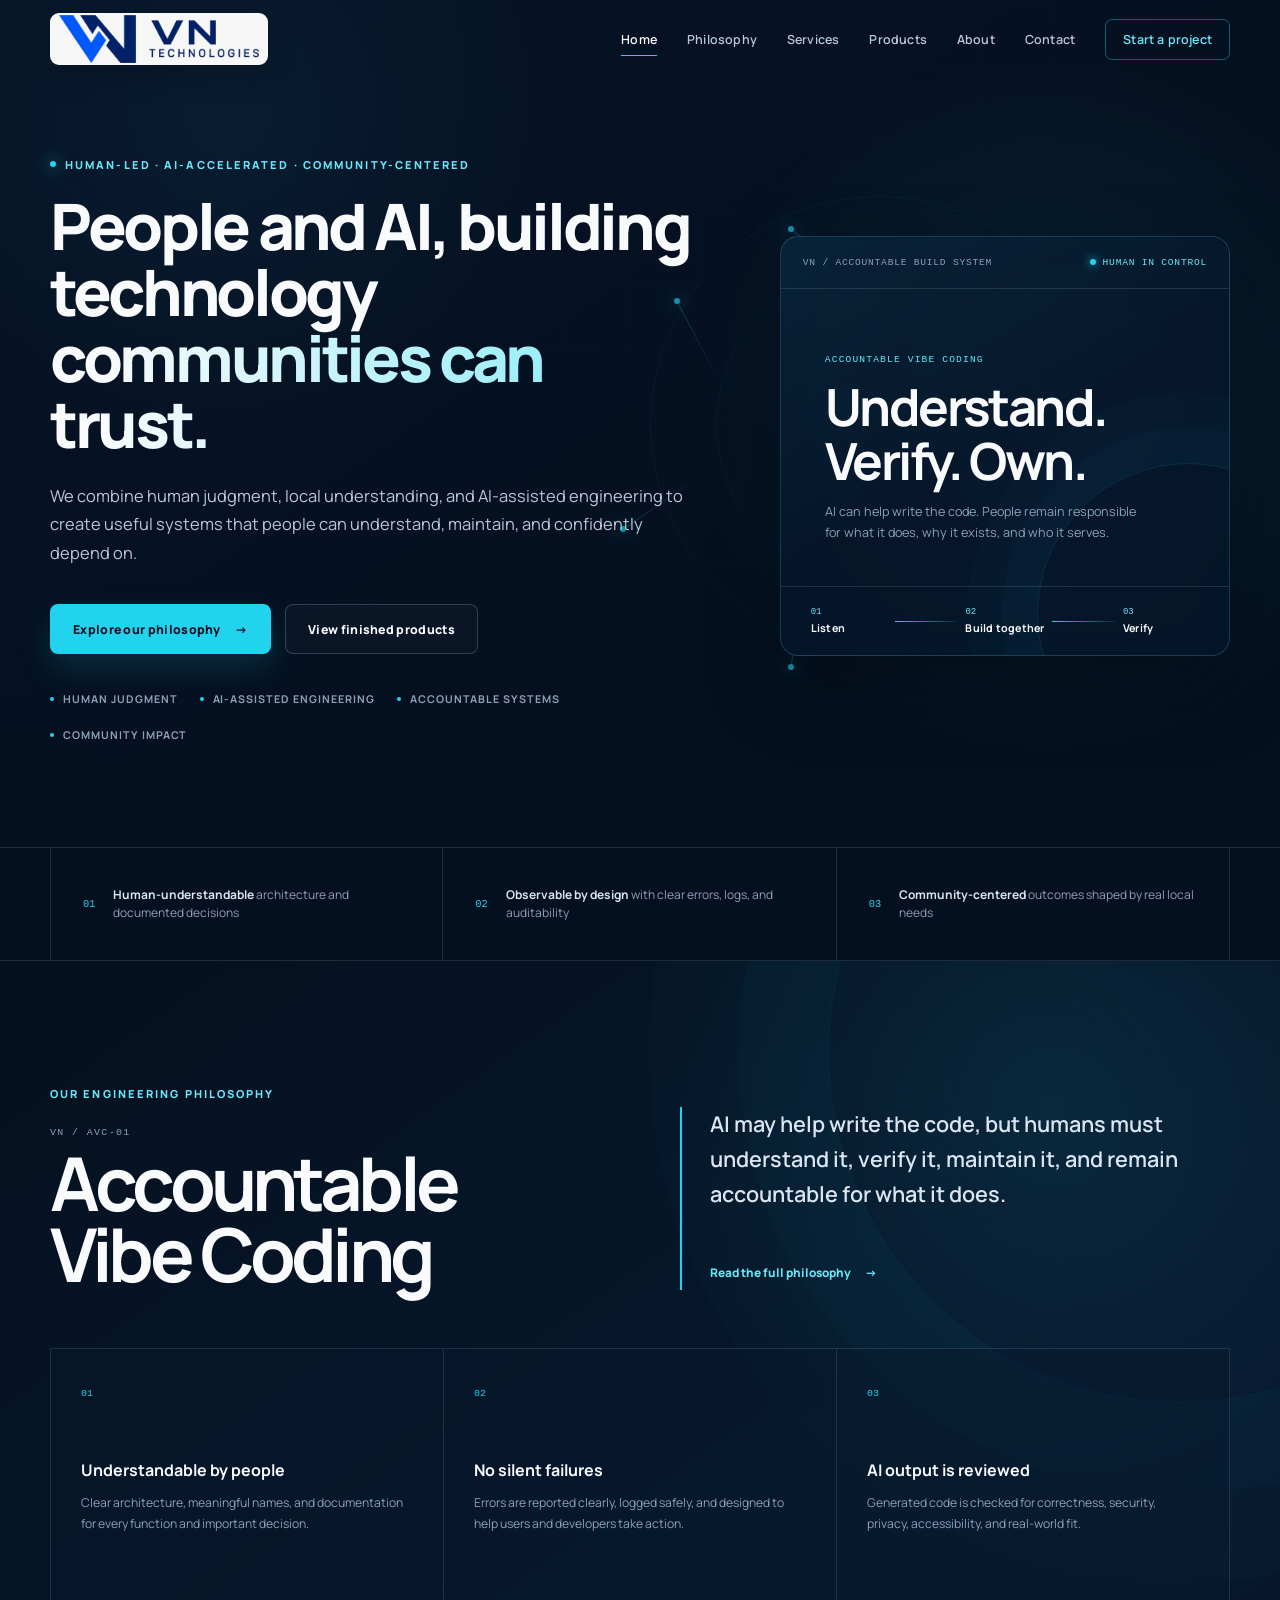
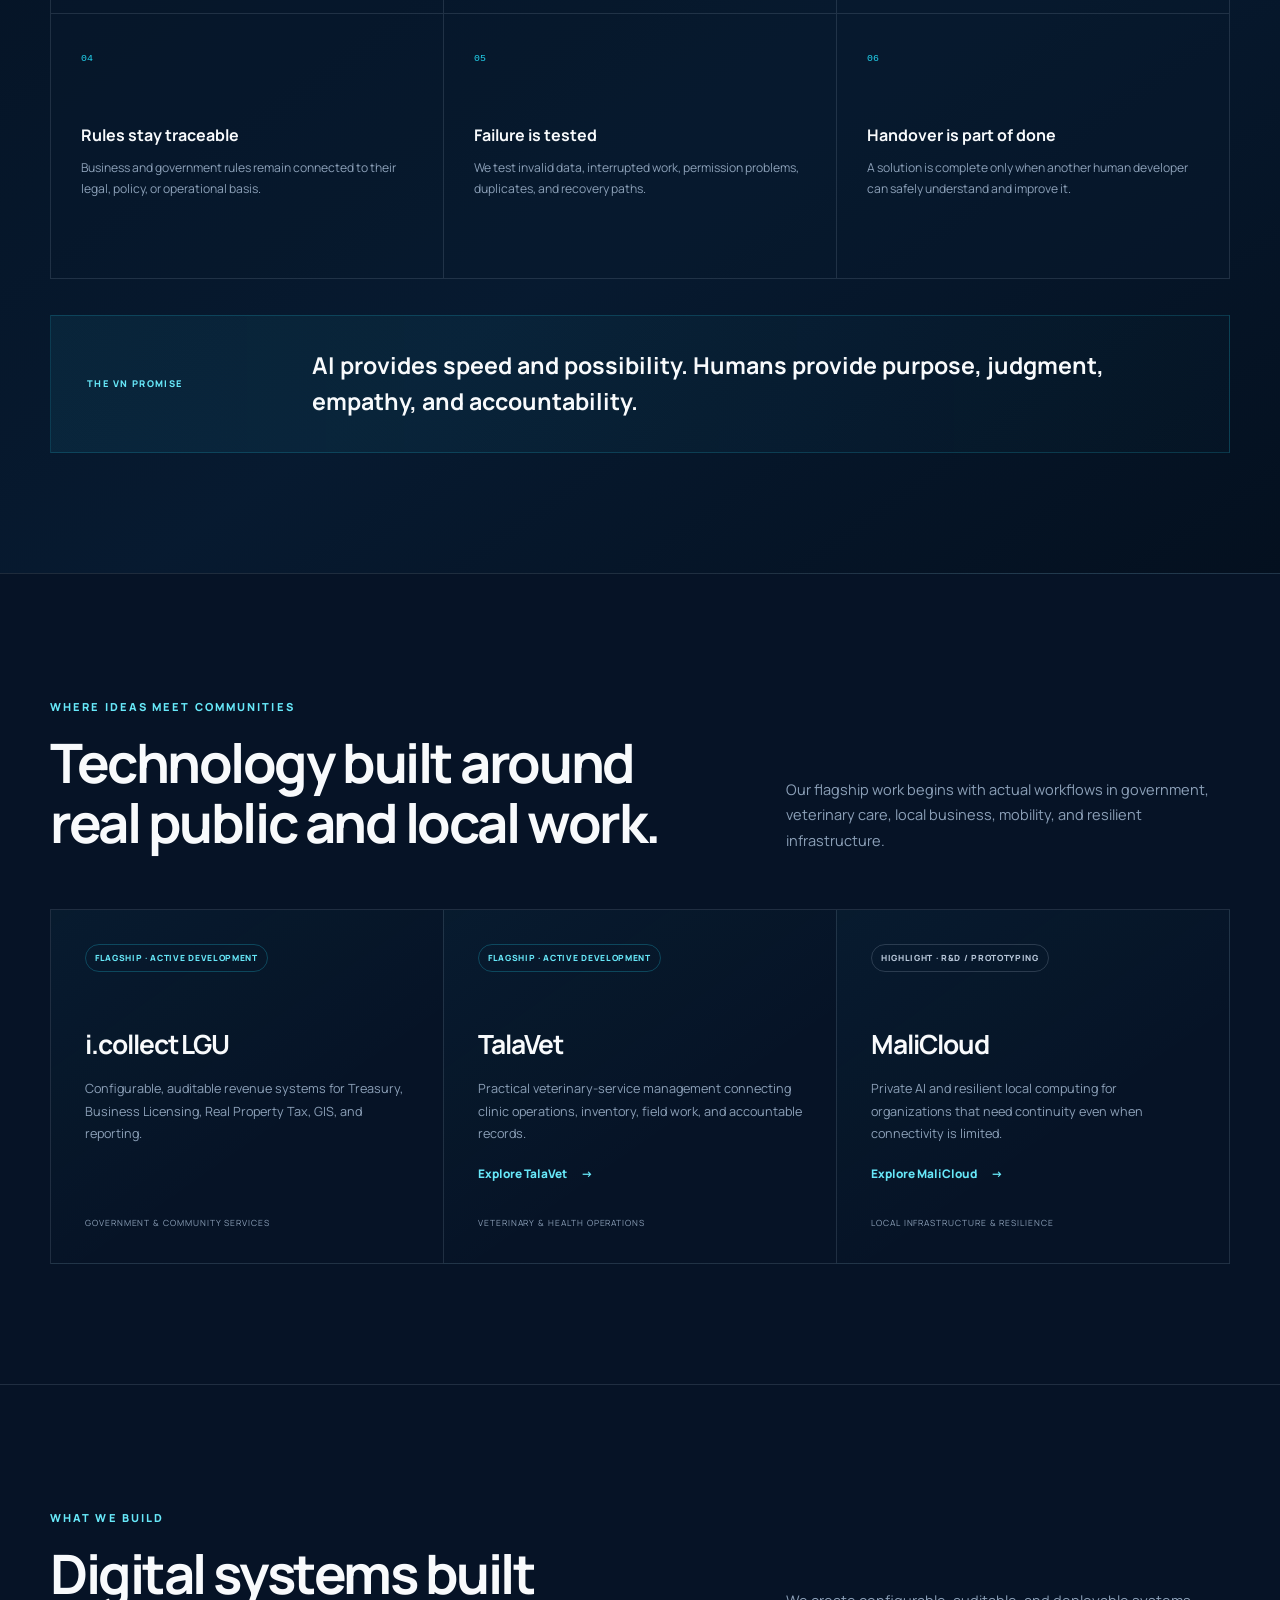
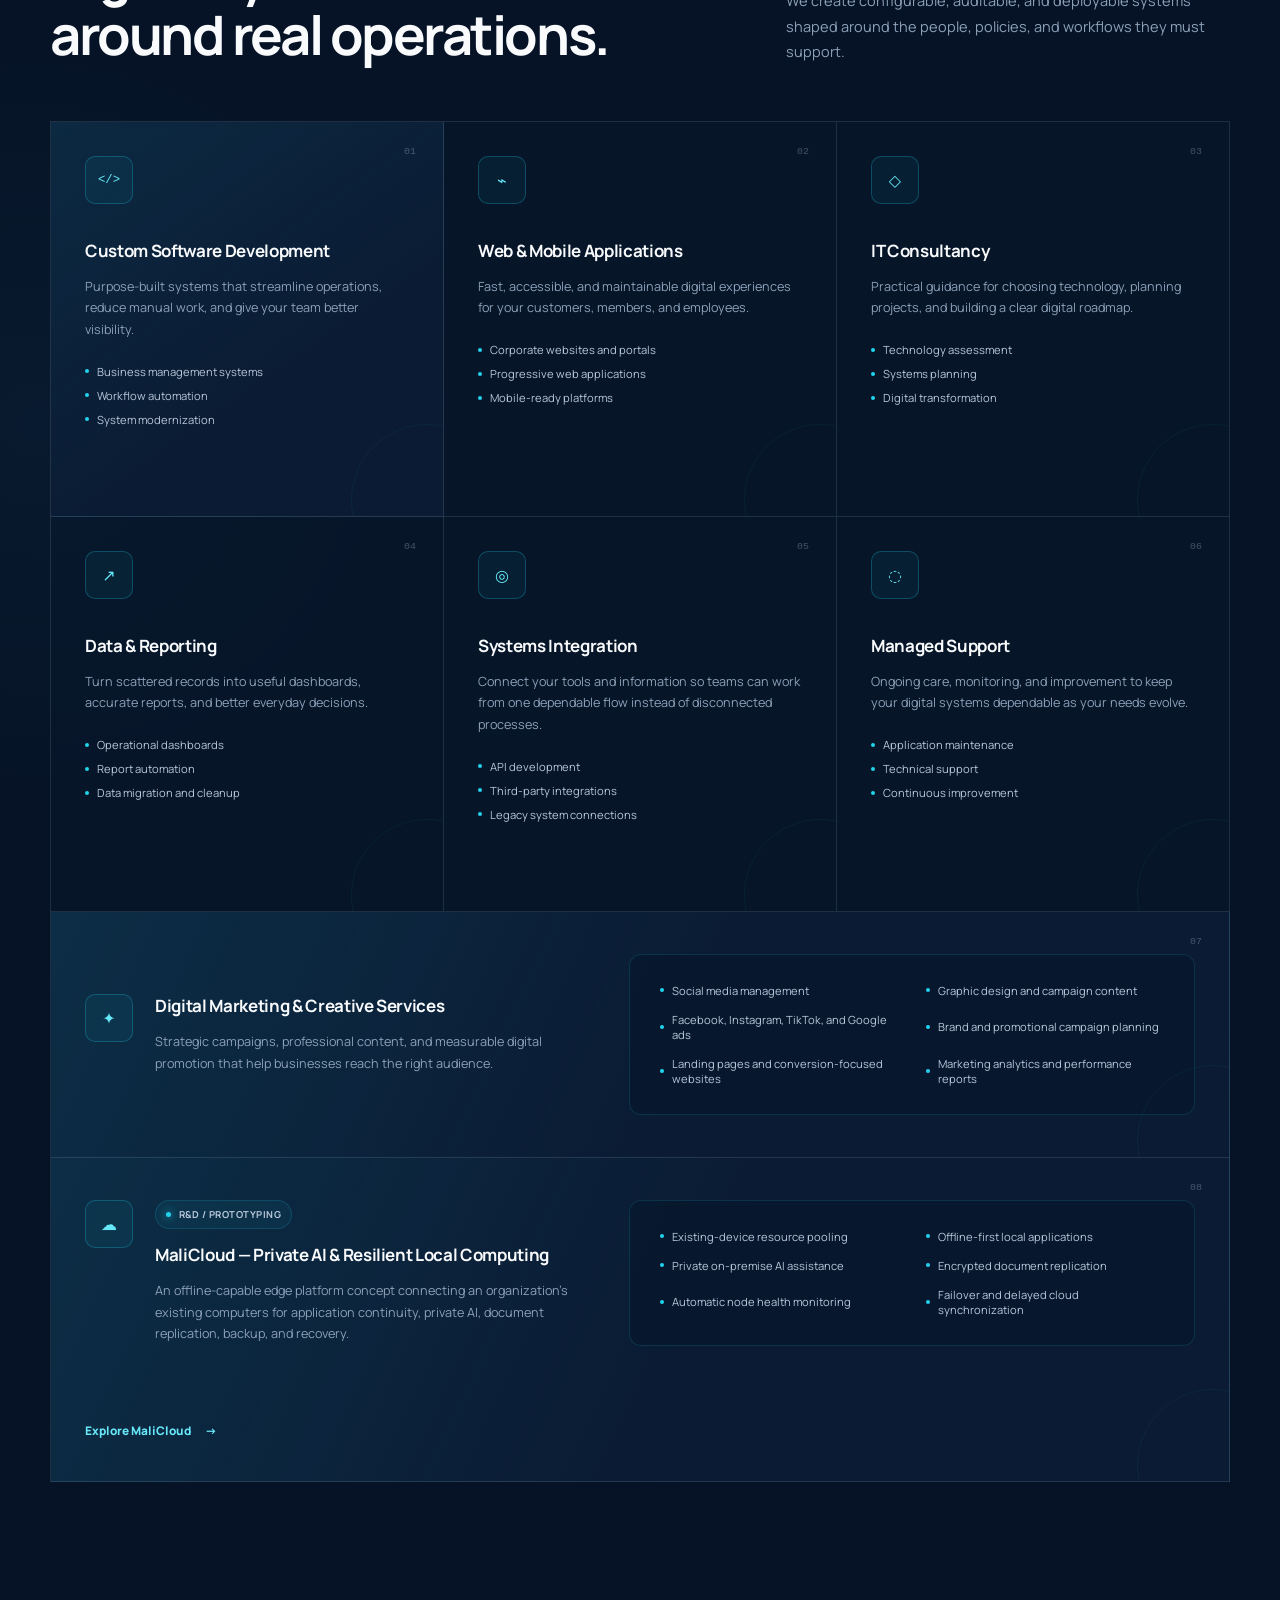
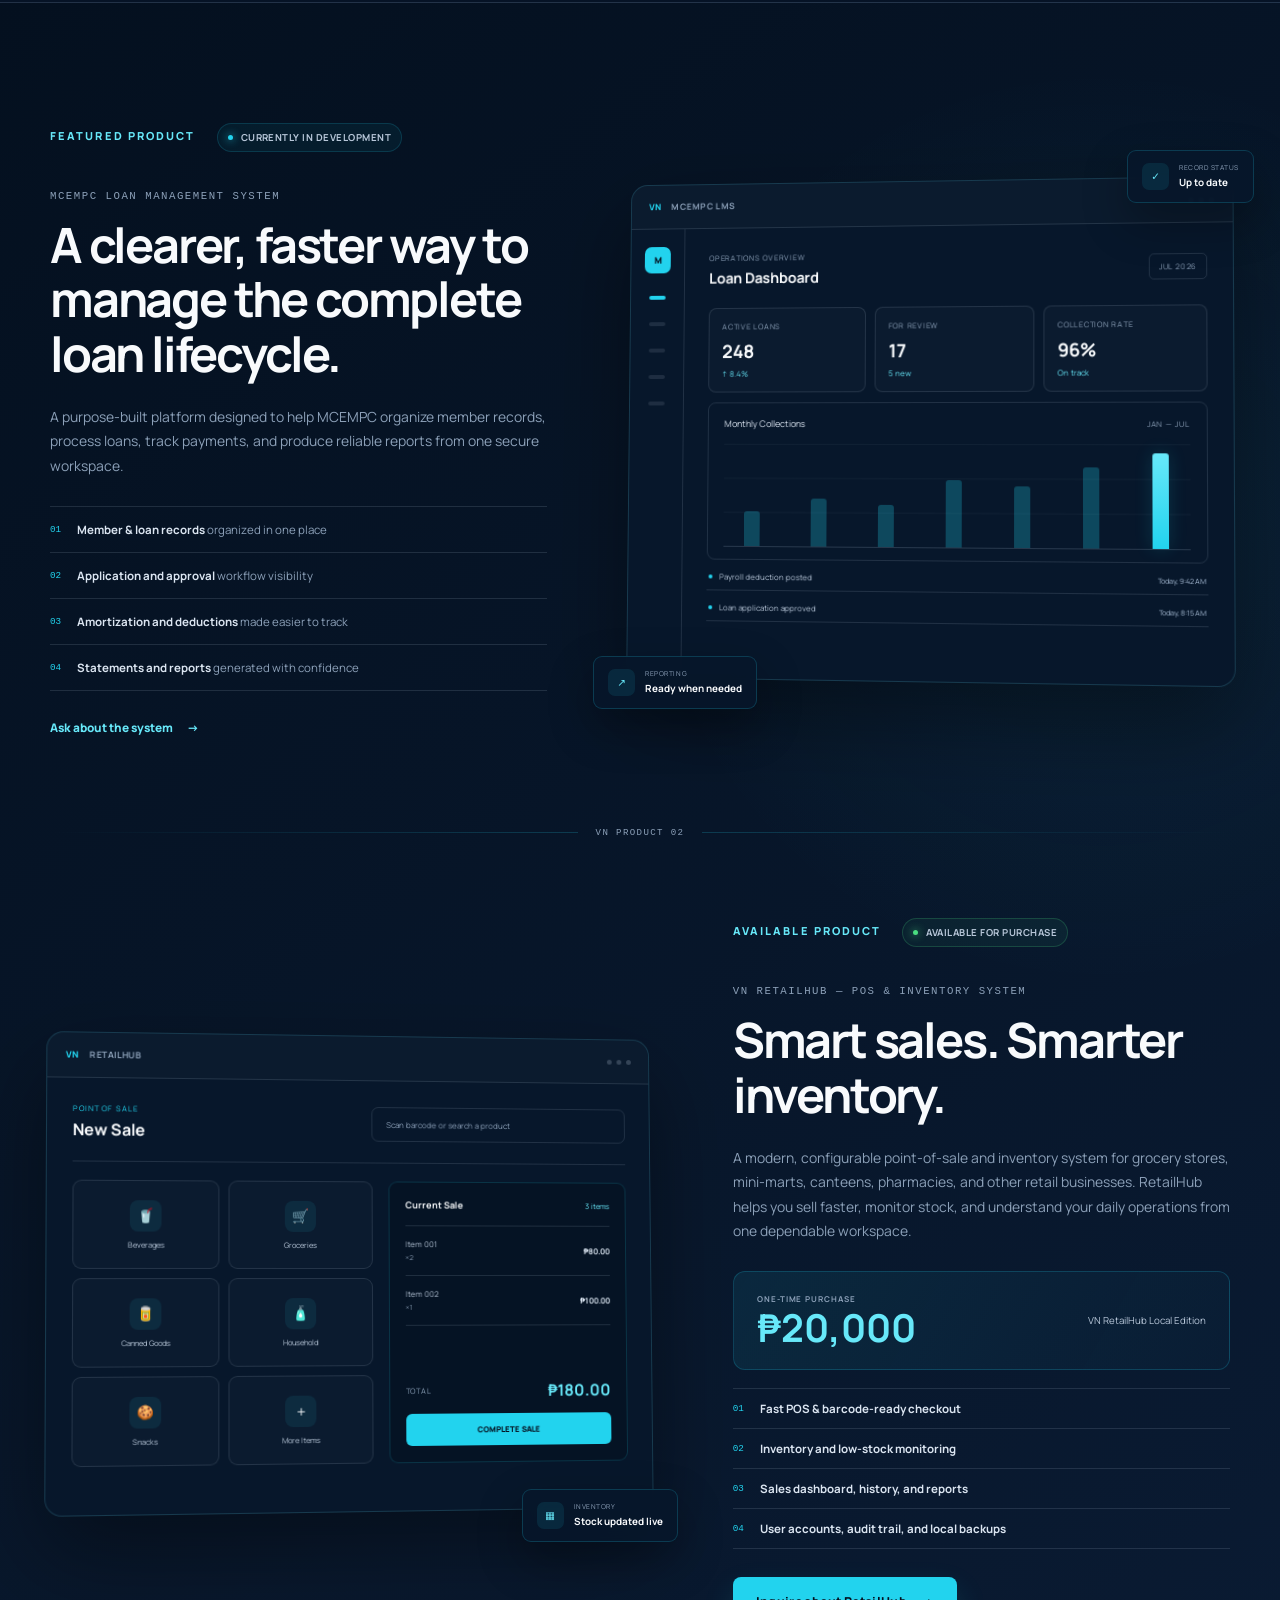
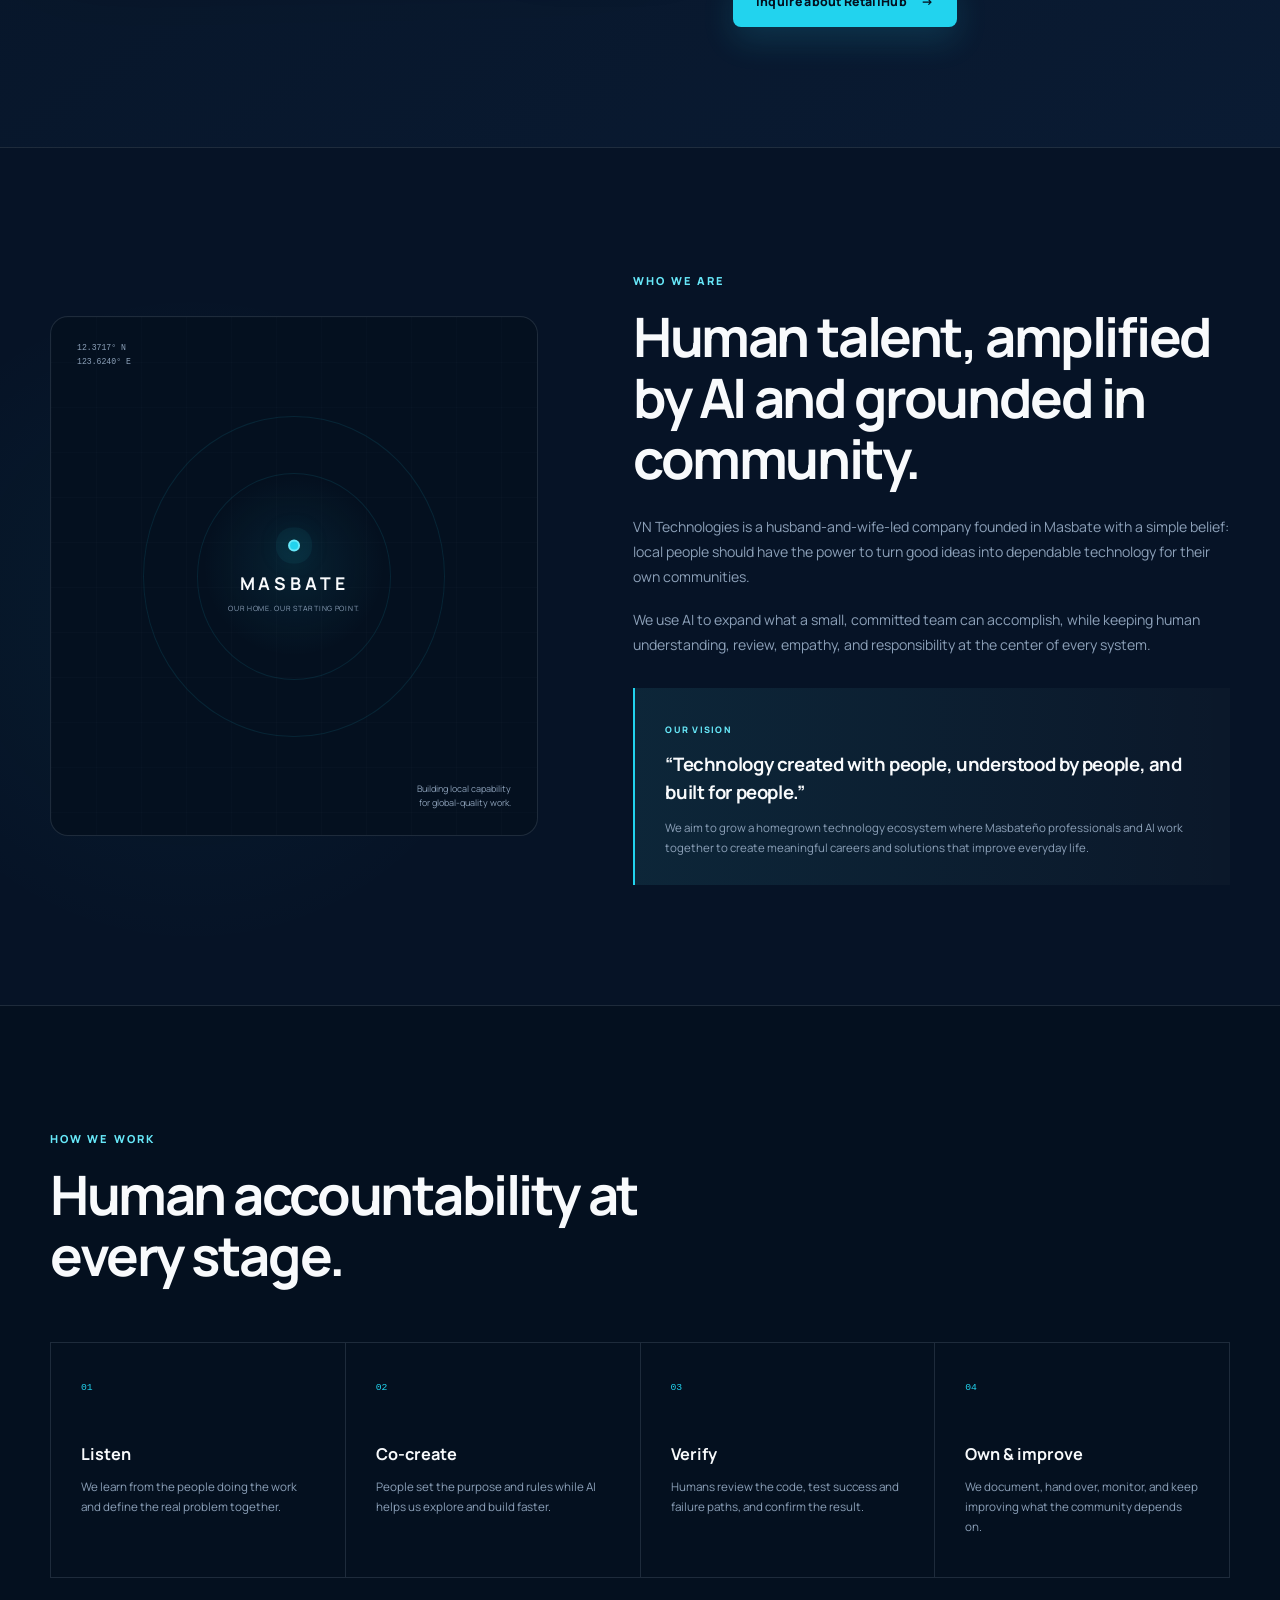
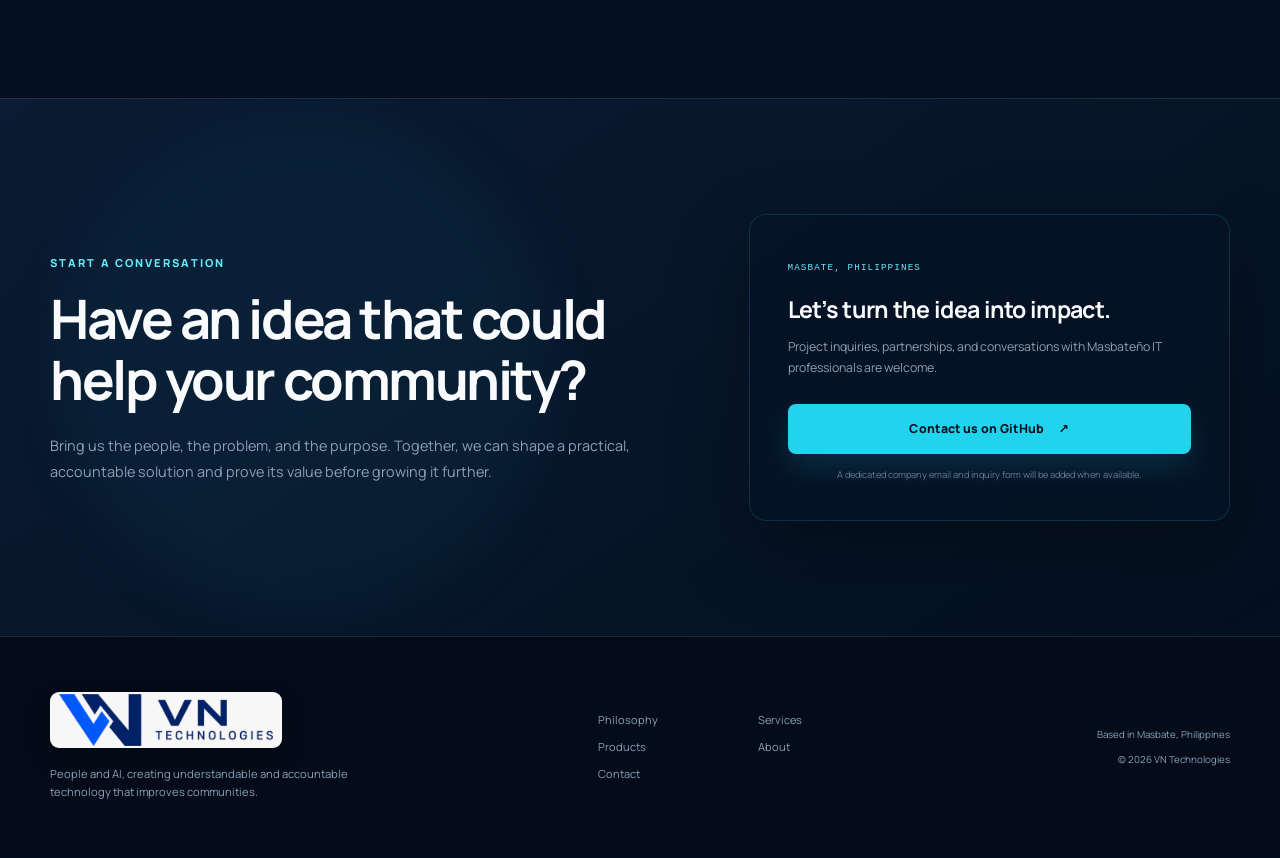
==== commit dedc0ab2: "Center VN Technologies on Accountable Vibe Coding" ====
--- a/index.html
+++ b/index.html
@@ -5,16 +5,16 @@
     <meta name="viewport" content="width=device-width, initial-scale=1.0" />
     <meta
       name="description"
-      content="VN Technologies is a Masbate-based technology company providing custom software, IT consultancy, web applications, digital marketing, and the VN RetailHub POS and Inventory System."
+      content="VN Technologies is a Masbate-based, human-led and AI-accelerated technology company building understandable, accountable systems that improve communities."
     />
     <meta name="theme-color" content="#061326" />
     <meta property="og:title" content="VN Technologies" />
     <meta
       property="og:description"
-      content="Software, IT consultancy, and digital marketing—built in Masbate by Masbateños."
+      content="People and AI, building technology communities can trust."
     />
     <meta property="og:type" content="website" />
-    <title>VN Technologies | Software, IT Consultancy & Digital Marketing</title>
+    <title>VN Technologies | Human-led, AI-accelerated community technology</title>
     <link rel="preconnect" href="https://fonts.googleapis.com" />
     <link rel="preconnect" href="https://fonts.gstatic.com" crossorigin />
     <link
@@ -48,9 +48,10 @@
 
         <nav id="site-navigation" class="site-nav" aria-label="Main navigation" data-nav>
           <a href="#home">Home</a>
-          <a href="#about">About</a>
+          <a href="#philosophy">Philosophy</a>
           <a href="#services">Services</a>
           <a href="products.html">Products</a>
+          <a href="#about">About</a>
           <a href="#contact">Contact</a>
           <a class="nav-cta" href="#contact">Start a project</a>
         </nav>
@@ -78,19 +79,20 @@
           <div class="hero-copy reveal">
             <div class="eyebrow">
               <span class="eyebrow-dot"></span>
-              Masbate-born. Future-ready.
+              Human-led · AI-accelerated · Community-centered
             </div>
             <h1>
-              Technology that moves
-              <span>businesses and communities forward.</span>
+              People and AI, building technology
+              <span>communities can trust.</span>
             </h1>
             <p>
-              Custom software, digital platforms, IT consultancy, and creative
-              marketing—designed around real needs and built in Masbate by Masbateño talent.
+              We combine human judgment, local understanding, and AI-assisted
+              engineering to create useful systems that people can understand,
+              maintain, and confidently depend on.
             </p>
             <div class="hero-actions">
-              <a class="button button-primary" href="#contact">
-                Start a project
+              <a class="button button-primary" href="#philosophy">
+                Explore our philosophy
                 <span aria-hidden="true">→</span>
               </a>
               <a class="button button-secondary" href="products.html">
@@ -98,40 +100,40 @@
               </a>
             </div>
             <div class="hero-capabilities" aria-label="Core capabilities">
-              <span>Custom Software</span>
-              <span>IT Consultancy</span>
-              <span>Digital Products</span>
-              <span>Digital Marketing</span>
+              <span>Human Judgment</span>
+              <span>AI-assisted Engineering</span>
+              <span>Accountable Systems</span>
+              <span>Community Impact</span>
             </div>
           </div>
 
           <div class="hero-panel reveal" aria-label="VN Technologies delivery overview">
             <div class="panel-topline">
-              <span>VN / DELIVERY SYSTEM</span>
-              <span class="status"><i></i> ONLINE</span>
+              <span>VN / ACCOUNTABLE BUILD SYSTEM</span>
+              <span class="status"><i></i> HUMAN IN CONTROL</span>
             </div>
             <div class="panel-core">
-              <span class="core-label">FROM IDEA TO IMPACT</span>
-              <strong>Plan. Build.<br />Improve.</strong>
-              <p>
-                Clear strategy, dependable engineering, and support that grows
-                with your organization.
+              <span class="core-label">ACCOUNTABLE VIBE CODING</span>
+              <strong>Understand.<br />Verify. Own.</strong>
+              <p>
+                AI can help write the code. People remain responsible for what
+                it does, why it exists, and who it serves.
               </p>
             </div>
             <div class="panel-flow">
               <div>
                 <span>01</span>
-                <strong>Discover</strong>
+                <strong>Listen</strong>
               </div>
               <i></i>
               <div>
                 <span>02</span>
-                <strong>Develop</strong>
+                <strong>Build together</strong>
               </div>
               <i></i>
               <div>
                 <span>03</span>
-                <strong>Deliver</strong>
+                <strong>Verify</strong>
               </div>
             </div>
           </div>
@@ -142,15 +144,111 @@
         <div class="container proof-grid">
           <div>
             <span class="proof-number">01</span>
-            <p><strong>Business-first</strong> solutions shaped around your workflow</p>
+            <p><strong>Human-understandable</strong> architecture and documented decisions</p>
           </div>
           <div>
             <span class="proof-number">02</span>
-            <p><strong>Locally grounded</strong> knowledge with modern technical practice</p>
+            <p><strong>Observable by design</strong> with clear errors, logs, and auditability</p>
           </div>
           <div>
             <span class="proof-number">03</span>
-            <p><strong>Long-term support</strong> beyond the initial launch</p>
+            <p><strong>Community-centered</strong> outcomes shaped by real local needs</p>
+          </div>
+        </div>
+      </section>
+
+      <section id="philosophy" class="section avc-section">
+        <div class="container">
+          <div class="avc-intro reveal">
+            <div>
+              <span class="section-kicker">Our engineering philosophy</span>
+              <p class="avc-code">VN / AVC-01</p>
+              <h2>Accountable Vibe Coding</h2>
+            </div>
+            <div class="avc-statement">
+              <p>
+                AI may help write the code, but humans must understand it,
+                verify it, maintain it, and remain accountable for what it does.
+              </p>
+              <a class="text-link" href="accountable-vibe-coding.html">
+                Read the full philosophy <span aria-hidden="true">→</span>
+              </a>
+            </div>
+          </div>
+
+          <div class="avc-principles">
+            <article class="avc-card reveal">
+              <span>01</span>
+              <h3>Understandable by people</h3>
+              <p>Clear architecture, meaningful names, and documentation for every function and important decision.</p>
+            </article>
+            <article class="avc-card reveal">
+              <span>02</span>
+              <h3>No silent failures</h3>
+              <p>Errors are reported clearly, logged safely, and designed to help users and developers take action.</p>
+            </article>
+            <article class="avc-card reveal">
+              <span>03</span>
+              <h3>AI output is reviewed</h3>
+              <p>Generated code is checked for correctness, security, privacy, accessibility, and real-world fit.</p>
+            </article>
+            <article class="avc-card reveal">
+              <span>04</span>
+              <h3>Rules stay traceable</h3>
+              <p>Business and government rules remain connected to their legal, policy, or operational basis.</p>
+            </article>
+            <article class="avc-card reveal">
+              <span>05</span>
+              <h3>Failure is tested</h3>
+              <p>We test invalid data, interrupted work, permission problems, duplicates, and recovery paths.</p>
+            </article>
+            <article class="avc-card reveal">
+              <span>06</span>
+              <h3>Handover is part of done</h3>
+              <p>A solution is complete only when another human developer can safely understand and improve it.</p>
+            </article>
+          </div>
+
+          <div class="avc-promise reveal">
+            <span>THE VN PROMISE</span>
+            <blockquote>AI provides speed and possibility. Humans provide purpose, judgment, empathy, and accountability.</blockquote>
+          </div>
+        </div>
+      </section>
+
+      <section class="section impact-section" aria-labelledby="impact-title">
+        <div class="container">
+          <div class="section-heading reveal">
+            <div>
+              <span class="section-kicker">Where ideas meet communities</span>
+              <h2 id="impact-title">Technology built around real public and local work.</h2>
+            </div>
+            <p>
+              Our flagship work begins with actual workflows in government,
+              veterinary care, local business, mobility, and resilient infrastructure.
+            </p>
+          </div>
+          <div class="impact-grid">
+            <article class="impact-card reveal">
+              <span class="impact-status">Flagship · Active development</span>
+              <strong>i.collect LGU</strong>
+              <p>Configurable, auditable revenue systems for Treasury, Business Licensing, Real Property Tax, GIS, and reporting.</p>
+              <small>GOVERNMENT &amp; COMMUNITY SERVICES</small>
+            </article>
+            <article class="impact-card reveal">
+              <span class="impact-status">Flagship · Active development</span>
+              <strong>TalaVet</strong>
+              <p>Practical veterinary-service management connecting clinic operations, inventory, field work, and accountable records.</p>
+              <a class="text-link" href="talavet.html">Explore TalaVet <span aria-hidden="true">→</span></a>
+              <small>VETERINARY &amp; HEALTH OPERATIONS</small>
+            </article>
+            <article class="impact-card reveal">
+              <span class="impact-status research">Highlight · R&amp;D / prototyping</span>
+              <strong>MaliCloud</strong>
+              <p>Private AI and resilient local computing for organizations that need continuity even when connectivity is limited.</p>
+              <a class="text-link" href="malicloud.html">Explore MaliCloud <span aria-hidden="true">→</span></a>
+              <small>LOCAL INFRASTRUCTURE &amp; RESILIENCE</small>
+            </article>
           </div>
         </div>
       </section>
@@ -159,13 +257,12 @@
         <div class="container">
           <div class="section-heading reveal">
             <div>
-              <span class="section-kicker">What we do</span>
-              <h2>Technology and marketing built around how your organization grows.</h2>
+              <span class="section-kicker">What we build</span>
+              <h2>Digital systems built around real operations.</h2>
             </div>
             <p>
-              From internal systems and customer-facing platforms to creative
-              campaigns, we combine strategy, engineering, and communication to
-              solve practical business problems.
+              We create configurable, auditable, and deployable systems shaped
+              around the people, policies, and workflows they must support.
             </p>
           </div>
 
@@ -525,26 +622,26 @@
 
           <div class="about-copy reveal">
             <span class="section-kicker">Who we are</span>
-            <h2>Homegrown technology, built with purpose.</h2>
+            <h2>Human talent, amplified by AI and grounded in community.</h2>
             <p>
-              VN Technologies is a husband-and-wife-led technology company
-              founded with a simple belief: organizations in our communities
-              deserve thoughtful, reliable digital solutions—and talented
-              Masbateños should have the opportunity to build them.
+              VN Technologies is a husband-and-wife-led company founded in
+              Masbate with a simple belief: local people should have the power
+              to turn good ideas into dependable technology for their own communities.
             </p>
             <p>
-              We start by listening, work closely with every partner, and
-              deliver systems that are useful in the real world—not just
-              impressive on paper.
+              We use AI to expand what a small, committed team can accomplish,
+              while keeping human understanding, review, empathy, and responsibility
+              at the center of every system.
             </p>
             <div class="vision-card">
               <span>OUR VISION</span>
               <blockquote>
-                “World-class technology, built in Masbate by Masbateños.”
+                “Technology created with people, understood by people, and built for people.”
               </blockquote>
               <p>
-                We aim to grow a homegrown technology ecosystem that creates
-                meaningful careers for Masbateño IT professionals.
+                We aim to grow a homegrown technology ecosystem where Masbateño
+                professionals and AI work together to create meaningful careers
+                and solutions that improve everyday life.
               </p>
             </div>
           </div>
@@ -556,29 +653,29 @@
           <div class="section-heading compact reveal">
             <div>
               <span class="section-kicker">How we work</span>
-              <h2>A straightforward path from challenge to solution.</h2>
+              <h2>Human accountability at every stage.</h2>
             </div>
           </div>
           <div class="process-grid">
             <article class="reveal">
               <span>01</span>
-              <h3>Understand</h3>
-              <p>We learn your goals, users, current process, and constraints.</p>
+              <h3>Listen</h3>
+              <p>We learn from the people doing the work and define the real problem together.</p>
             </article>
             <article class="reveal">
               <span>02</span>
-              <h3>Design</h3>
-              <p>We shape the right solution and make the plan clear before development.</p>
+              <h3>Co-create</h3>
+              <p>People set the purpose and rules while AI helps us explore and build faster.</p>
             </article>
             <article class="reveal">
               <span>03</span>
-              <h3>Build</h3>
-              <p>We develop in practical stages, sharing progress and gathering feedback.</p>
+              <h3>Verify</h3>
+              <p>Humans review the code, test success and failure paths, and confirm the result.</p>
             </article>
             <article class="reveal">
               <span>04</span>
-              <h3>Support</h3>
-              <p>We help your system stay useful, secure, and ready to grow.</p>
+              <h3>Own &amp; improve</h3>
+              <p>We document, hand over, monitor, and keep improving what the community depends on.</p>
             </article>
           </div>
         </div>
@@ -589,16 +686,16 @@
         <div class="container contact-inner reveal">
           <div>
             <span class="section-kicker">Start a conversation</span>
-            <h2>Have a process that should work better?</h2>
+            <h2>Have an idea that could help your community?</h2>
             <p>
-              Tell us what you are trying to improve. We will help you identify
-              a practical next step—whether that is a new system, stronger
-              online presence, better reporting, or a clear digital strategy.
+              Bring us the people, the problem, and the purpose. Together, we
+              can shape a practical, accountable solution and prove its value
+              before growing it further.
             </p>
           </div>
           <div class="contact-card">
             <span class="contact-location">MASBATE, PHILIPPINES</span>
-            <h3>Let’s build something useful.</h3>
+            <h3>Let’s turn the idea into impact.</h3>
             <p>
               Project inquiries, partnerships, and conversations with
               Masbateño IT professionals are welcome.
@@ -627,12 +724,13 @@
           <a class="brand footer-brand" href="#home" aria-label="VN Technologies home">
             <span class="brand-logo" aria-hidden="true"></span>
           </a>
-          <p>Building technology and creative digital solutions that move businesses and communities forward.</p>
+          <p>People and AI, creating understandable and accountable technology that improves communities.</p>
         </div>
         <div class="footer-links">
-          <a href="#about">About</a>
+          <a href="#philosophy">Philosophy</a>
           <a href="#services">Services</a>
           <a href="products.html">Products</a>
+          <a href="#about">About</a>
           <a href="#contact">Contact</a>
         </div>
         <div class="footer-meta">
--- a/styles.css
+++ b/styles.css
@@ -2359,6 +2359,633 @@
   }
 }
 
+/* Accountable Vibe Coding: homepage philosophy and impact sections */
+.avc-section {
+  position: relative;
+  overflow: hidden;
+  border-bottom: 1px solid var(--line);
+  background:
+    radial-gradient(circle at 82% 12%, rgba(34, 211, 238, 0.095), transparent 25%),
+    linear-gradient(145deg, var(--navy-950), #071a30 62%, var(--navy-950));
+}
+
+.avc-section::before {
+  position: absolute;
+  top: -260px;
+  right: -250px;
+  width: 700px;
+  height: 700px;
+  border: 1px solid rgba(34, 211, 238, 0.07);
+  border-radius: 50%;
+  box-shadow: 0 0 0 90px rgba(34, 211, 238, 0.018), 0 0 0 180px rgba(34, 211, 238, 0.01);
+  content: "";
+}
+
+.avc-intro {
+  position: relative;
+  z-index: 2;
+  display: grid;
+  align-items: end;
+  gap: 80px;
+  margin-bottom: 58px;
+  grid-template-columns: 1fr 1fr;
+}
+
+.avc-code {
+  margin: 24px 0 9px;
+  color: var(--slate-400);
+  font-family: ui-monospace, SFMono-Regular, Menlo, monospace;
+  font-size: 0.62rem;
+  letter-spacing: 0.14em;
+}
+
+.avc-intro h2 {
+  margin: 0;
+  font-size: clamp(2.7rem, 5.8vw, 5.8rem);
+  letter-spacing: -0.065em;
+  line-height: 0.96;
+}
+
+.avc-statement {
+  padding: 0 0 8px 28px;
+  border-left: 2px solid var(--cyan-400);
+}
+
+.avc-statement p {
+  max-width: 610px;
+  margin: 0 0 24px;
+  color: var(--slate-200);
+  font-size: clamp(1.05rem, 1.8vw, 1.35rem);
+  font-weight: 600;
+  line-height: 1.62;
+}
+
+.avc-principles {
+  position: relative;
+  z-index: 2;
+  display: grid;
+  border-top: 1px solid var(--line);
+  border-left: 1px solid var(--line);
+  grid-template-columns: repeat(3, 1fr);
+}
+
+.avc-card {
+  min-height: 265px;
+  padding: 30px;
+  border-right: 1px solid var(--line);
+  border-bottom: 1px solid var(--line);
+  background: rgba(7, 24, 44, 0.46);
+}
+
+.avc-card > span,
+.standard-row > span {
+  color: var(--cyan-400);
+  font-family: ui-monospace, SFMono-Regular, Menlo, monospace;
+  font-size: 0.62rem;
+}
+
+.avc-card h3 {
+  margin: 58px 0 12px;
+  font-size: 1rem;
+}
+
+.avc-card p {
+  margin: 0;
+  color: var(--slate-400);
+  font-size: 0.76rem;
+  line-height: 1.72;
+}
+
+.avc-promise {
+  position: relative;
+  z-index: 2;
+  display: grid;
+  align-items: center;
+  gap: 45px;
+  margin-top: 36px;
+  padding: 32px 36px;
+  border: 1px solid rgba(34, 211, 238, 0.18);
+  background: linear-gradient(90deg, rgba(34, 211, 238, 0.07), rgba(34, 211, 238, 0.01));
+  grid-template-columns: 180px 1fr;
+}
+
+.avc-promise > span {
+  color: var(--cyan-300);
+  font-size: 0.58rem;
+  font-weight: 800;
+  letter-spacing: 0.15em;
+}
+
+.avc-promise blockquote {
+  margin: 0;
+  font-size: clamp(1.05rem, 2vw, 1.45rem);
+  font-weight: 700;
+  line-height: 1.55;
+}
+
+.impact-section {
+  border-bottom: 1px solid var(--line);
+  background: var(--navy-900);
+}
+
+.impact-grid {
+  display: grid;
+  border-top: 1px solid var(--line);
+  border-left: 1px solid var(--line);
+  grid-template-columns: repeat(3, 1fr);
+}
+
+.impact-card {
+  display: flex;
+  min-height: 320px;
+  padding: 34px;
+  border-right: 1px solid var(--line);
+  border-bottom: 1px solid var(--line);
+  background: linear-gradient(145deg, rgba(34, 211, 238, 0.045), transparent 62%);
+  flex-direction: column;
+}
+
+.impact-status {
+  align-self: flex-start;
+  padding: 7px 9px;
+  border: 1px solid rgba(34, 211, 238, 0.25);
+  border-radius: 999px;
+  color: var(--cyan-300);
+  font-size: 0.53rem;
+  font-weight: 800;
+  letter-spacing: 0.08em;
+  text-transform: uppercase;
+}
+
+.impact-status.research {
+  border-color: rgba(184, 199, 217, 0.2);
+  color: var(--slate-300);
+}
+
+.impact-card strong {
+  margin: 54px 0 16px;
+  font-size: 1.65rem;
+  letter-spacing: -0.04em;
+}
+
+.impact-card p {
+  margin: 0;
+  color: var(--slate-400);
+  font-size: 0.79rem;
+  line-height: 1.75;
+}
+
+.impact-card small {
+  margin-top: auto;
+  padding-top: 35px;
+  color: var(--slate-400);
+  font-size: 0.53rem;
+  letter-spacing: 0.11em;
+}
+
+.impact-card .text-link {
+  margin-top: 20px;
+}
+
+/* Dedicated Accountable Vibe Coding page */
+.philosophy-page {
+  background: var(--navy-950);
+}
+
+.philosophy-hero {
+  position: relative;
+  min-height: 780px;
+  overflow: hidden;
+  padding: 190px 0 120px;
+  border-bottom: 1px solid var(--line);
+  background:
+    radial-gradient(circle at 77% 42%, rgba(34, 211, 238, 0.13), transparent 29%),
+    linear-gradient(145deg, var(--navy-900), var(--navy-950) 74%);
+}
+
+.philosophy-grid-art {
+  position: absolute;
+  inset: 0;
+  opacity: 0.45;
+  background-image:
+    linear-gradient(rgba(169, 184, 204, 0.035) 1px, transparent 1px),
+    linear-gradient(90deg, rgba(169, 184, 204, 0.035) 1px, transparent 1px);
+  background-size: 64px 64px;
+  mask-image: linear-gradient(to right, black, transparent 78%);
+}
+
+.philosophy-hero-grid {
+  position: relative;
+  z-index: 2;
+  display: grid;
+  align-items: center;
+  gap: 90px;
+  grid-template-columns: minmax(0, 1.12fr) minmax(340px, 0.88fr);
+}
+
+.philosophy-hero-copy h1 {
+  margin: 25px 0 28px;
+  font-size: clamp(4rem, 8.5vw, 8.2rem);
+  letter-spacing: -0.075em;
+  line-height: 0.82;
+}
+
+.philosophy-hero-copy h1 span {
+  color: var(--cyan-300);
+}
+
+.philosophy-lead {
+  max-width: 730px;
+  margin: 0;
+  color: var(--slate-300);
+  font-size: clamp(1rem, 1.6vw, 1.28rem);
+  line-height: 1.75;
+}
+
+.accountability-console {
+  overflow: hidden;
+  border: 1px solid rgba(34, 211, 238, 0.19);
+  border-radius: var(--radius-md);
+  background: rgba(4, 16, 31, 0.88);
+  box-shadow: var(--shadow);
+}
+
+.console-header {
+  display: flex;
+  justify-content: space-between;
+  padding: 18px 20px;
+  border-bottom: 1px solid var(--line);
+  color: var(--slate-400);
+  font-family: ui-monospace, SFMono-Regular, Menlo, monospace;
+  font-size: 0.54rem;
+  letter-spacing: 0.1em;
+}
+
+.console-equation {
+  display: grid;
+  gap: 13px;
+  padding: 38px;
+}
+
+.console-equation span {
+  padding: 13px 15px;
+  border-left: 2px solid var(--cyan-400);
+  background: rgba(34, 211, 238, 0.055);
+  color: var(--slate-200);
+  font-size: 0.7rem;
+  font-weight: 800;
+  letter-spacing: 0.1em;
+}
+
+.console-equation i {
+  color: var(--cyan-400);
+  font-style: normal;
+}
+
+.console-equation strong {
+  margin-top: 8px;
+  color: var(--cyan-300);
+  font-size: 0.9rem;
+  letter-spacing: 0.05em;
+}
+
+.console-owner {
+  display: flex;
+  justify-content: space-between;
+  padding: 22px 38px;
+  border-top: 1px solid var(--line);
+  background: rgba(34, 211, 238, 0.04);
+}
+
+.console-owner small {
+  color: var(--slate-400);
+  font-size: 0.52rem;
+  letter-spacing: 0.1em;
+}
+
+.console-owner strong {
+  color: var(--white);
+  font-size: 0.75rem;
+}
+
+.philosophy-belief {
+  padding: 80px 0;
+  border-bottom: 1px solid var(--line);
+  background: #030c18;
+}
+
+.belief-grid {
+  display: grid;
+  align-items: start;
+  gap: 50px;
+  grid-template-columns: 160px minmax(0, 1.4fr) minmax(280px, 0.6fr);
+}
+
+.belief-grid > span {
+  color: var(--cyan-400);
+  font-size: 0.58rem;
+  font-weight: 800;
+  letter-spacing: 0.12em;
+}
+
+.belief-grid blockquote {
+  margin: 0;
+  font-size: clamp(1.55rem, 3vw, 2.5rem);
+  font-weight: 700;
+  letter-spacing: -0.04em;
+  line-height: 1.35;
+}
+
+.belief-grid p {
+  margin: 0;
+  color: var(--slate-400);
+  font-size: 0.82rem;
+  line-height: 1.8;
+}
+
+.standard-section {
+  background: var(--navy-900);
+}
+
+.standard-list {
+  border-top: 1px solid var(--line);
+}
+
+.standard-row {
+  display: grid;
+  align-items: center;
+  gap: 36px;
+  min-height: 118px;
+  padding: 24px 28px;
+  border-right: 1px solid var(--line);
+  border-bottom: 1px solid var(--line);
+  border-left: 1px solid var(--line);
+  grid-template-columns: 55px minmax(220px, 0.8fr) minmax(300px, 1.2fr);
+}
+
+.standard-row h3 {
+  margin: 0;
+  font-size: 1rem;
+}
+
+.standard-row p {
+  margin: 0;
+  color: var(--slate-400);
+  font-size: 0.78rem;
+  line-height: 1.7;
+}
+
+.roles-section {
+  border-top: 1px solid var(--line);
+  border-bottom: 1px solid var(--line);
+  background: var(--navy-950);
+}
+
+.roles-grid {
+  display: grid;
+  border-top: 1px solid var(--line);
+  border-left: 1px solid var(--line);
+  grid-template-columns: 1fr 1fr;
+}
+
+.role-panel {
+  min-height: 560px;
+  padding: 48px;
+  border-right: 1px solid var(--line);
+  border-bottom: 1px solid var(--line);
+}
+
+.human-role {
+  background: linear-gradient(145deg, rgba(34, 211, 238, 0.075), transparent 65%);
+}
+
+.ai-role {
+  background: linear-gradient(215deg, rgba(56, 189, 248, 0.055), transparent 65%);
+}
+
+.role-label {
+  color: var(--cyan-300);
+  font-size: 0.58rem;
+  font-weight: 800;
+  letter-spacing: 0.13em;
+}
+
+.role-panel h2 {
+  max-width: 500px;
+  margin: 80px 0 38px;
+  font-size: clamp(2rem, 3.7vw, 3.2rem);
+  letter-spacing: -0.05em;
+  line-height: 1.1;
+}
+
+.role-panel ul {
+  display: grid;
+  gap: 16px;
+  margin: 0;
+  padding: 0;
+  color: var(--slate-300);
+  font-size: 0.79rem;
+  line-height: 1.6;
+  list-style: none;
+}
+
+.role-panel li {
+  display: flex;
+  gap: 12px;
+}
+
+.role-panel li::before {
+  color: var(--cyan-400);
+  content: "↳";
+}
+
+.done-section {
+  background: var(--navy-900);
+}
+
+.done-grid {
+  display: grid;
+  align-items: center;
+  gap: 100px;
+  grid-template-columns: 1fr 1fr;
+}
+
+.done-copy h2 {
+  margin: 18px 0 24px;
+  font-size: clamp(2.3rem, 4.4vw, 4rem);
+  letter-spacing: -0.055em;
+  line-height: 1.08;
+}
+
+.done-copy p {
+  margin: 0;
+  color: var(--slate-400);
+  font-size: 0.86rem;
+  line-height: 1.82;
+}
+
+.done-checklist {
+  border-top: 1px solid var(--line);
+  border-left: 1px solid var(--line);
+}
+
+.done-checklist > div {
+  display: flex;
+  align-items: center;
+  gap: 18px;
+  min-height: 76px;
+  padding: 18px 22px;
+  border-right: 1px solid var(--line);
+  border-bottom: 1px solid var(--line);
+}
+
+.done-checklist span {
+  display: grid;
+  width: 28px;
+  height: 28px;
+  place-items: center;
+  border: 1px solid rgba(34, 211, 238, 0.25);
+  border-radius: 50%;
+  color: var(--cyan-300);
+  font-size: 0.7rem;
+}
+
+.done-checklist p {
+  margin: 0;
+  color: var(--slate-400);
+  font-size: 0.78rem;
+}
+
+.done-checklist strong {
+  color: var(--slate-200);
+}
+
+.community-manifesto {
+  padding: 120px 0;
+  border-top: 1px solid var(--line);
+  background:
+    radial-gradient(circle at 50% 110%, rgba(34, 211, 238, 0.13), transparent 34%),
+    #030c18;
+}
+
+.community-manifesto-inner {
+  max-width: 940px;
+  text-align: center;
+}
+
+.community-manifesto-inner > span {
+  color: var(--cyan-300);
+  font-size: 0.58rem;
+  font-weight: 800;
+  letter-spacing: 0.15em;
+}
+
+.community-manifesto h2 {
+  margin: 26px 0;
+  font-size: clamp(2.4rem, 5.4vw, 5rem);
+  letter-spacing: -0.065em;
+  line-height: 1.02;
+}
+
+.community-manifesto p {
+  max-width: 760px;
+  margin: 0 auto 35px;
+  color: var(--slate-400);
+  font-size: 0.9rem;
+  line-height: 1.85;
+}
+
+@media (max-width: 900px) {
+  .avc-intro,
+  .philosophy-hero-grid,
+  .belief-grid,
+  .done-grid {
+    grid-template-columns: 1fr;
+  }
+
+  .avc-principles,
+  .impact-grid {
+    grid-template-columns: repeat(2, 1fr);
+  }
+
+  .avc-intro,
+  .philosophy-hero-grid,
+  .done-grid {
+    gap: 55px;
+  }
+
+  .avc-promise {
+    grid-template-columns: 1fr;
+  }
+
+  .belief-grid {
+    gap: 28px;
+  }
+
+  .roles-grid {
+    grid-template-columns: 1fr;
+  }
+
+  .role-panel {
+    min-height: auto;
+  }
+}
+
+@media (max-width: 600px) {
+  .avc-principles,
+  .impact-grid {
+    grid-template-columns: 1fr;
+  }
+
+  .avc-statement {
+    padding-left: 20px;
+  }
+
+  .avc-card,
+  .impact-card,
+  .role-panel {
+    padding: 26px;
+  }
+
+  .avc-promise {
+    padding: 26px;
+  }
+
+  .philosophy-hero {
+    min-height: auto;
+    padding: 145px 0 85px;
+  }
+
+  .accountability-console {
+    border-radius: 12px;
+  }
+
+  .console-equation,
+  .console-owner {
+    padding: 24px;
+  }
+
+  .console-owner {
+    align-items: flex-start;
+    gap: 8px;
+    flex-direction: column;
+  }
+
+  .standard-row {
+    gap: 12px;
+    padding: 24px;
+    grid-template-columns: 1fr;
+  }
+
+  .role-panel h2 {
+    margin-top: 48px;
+  }
+
+  .community-manifesto {
+    padding: 90px 0;
+  }
+}
+
 /* Finished products portfolio */
 .products-page {
   background:
@@ -2728,6 +3355,28 @@
   letter-spacing: 0.05em;
 }
 
+.product-logo {
+  width: 82px;
+  height: 82px;
+  margin: 28px 0 22px;
+  object-fit: contain;
+  filter: drop-shadow(0 14px 28px rgba(34, 211, 238, 0.14));
+}
+
+.product-detail-link {
+  display: inline-flex;
+  align-items: center;
+  gap: 10px;
+  margin-top: 24px;
+  color: var(--cyan-300);
+  font-size: 0.72rem;
+  font-weight: 800;
+}
+
+.product-detail-link span { transition: transform 0.2s ease; }
+.product-detail-link:hover span,
+.product-detail-link:focus-visible span { transform: translateX(4px); }
+
 .product-code {
   margin: 27px 0 9px;
   color: var(--slate-400);
